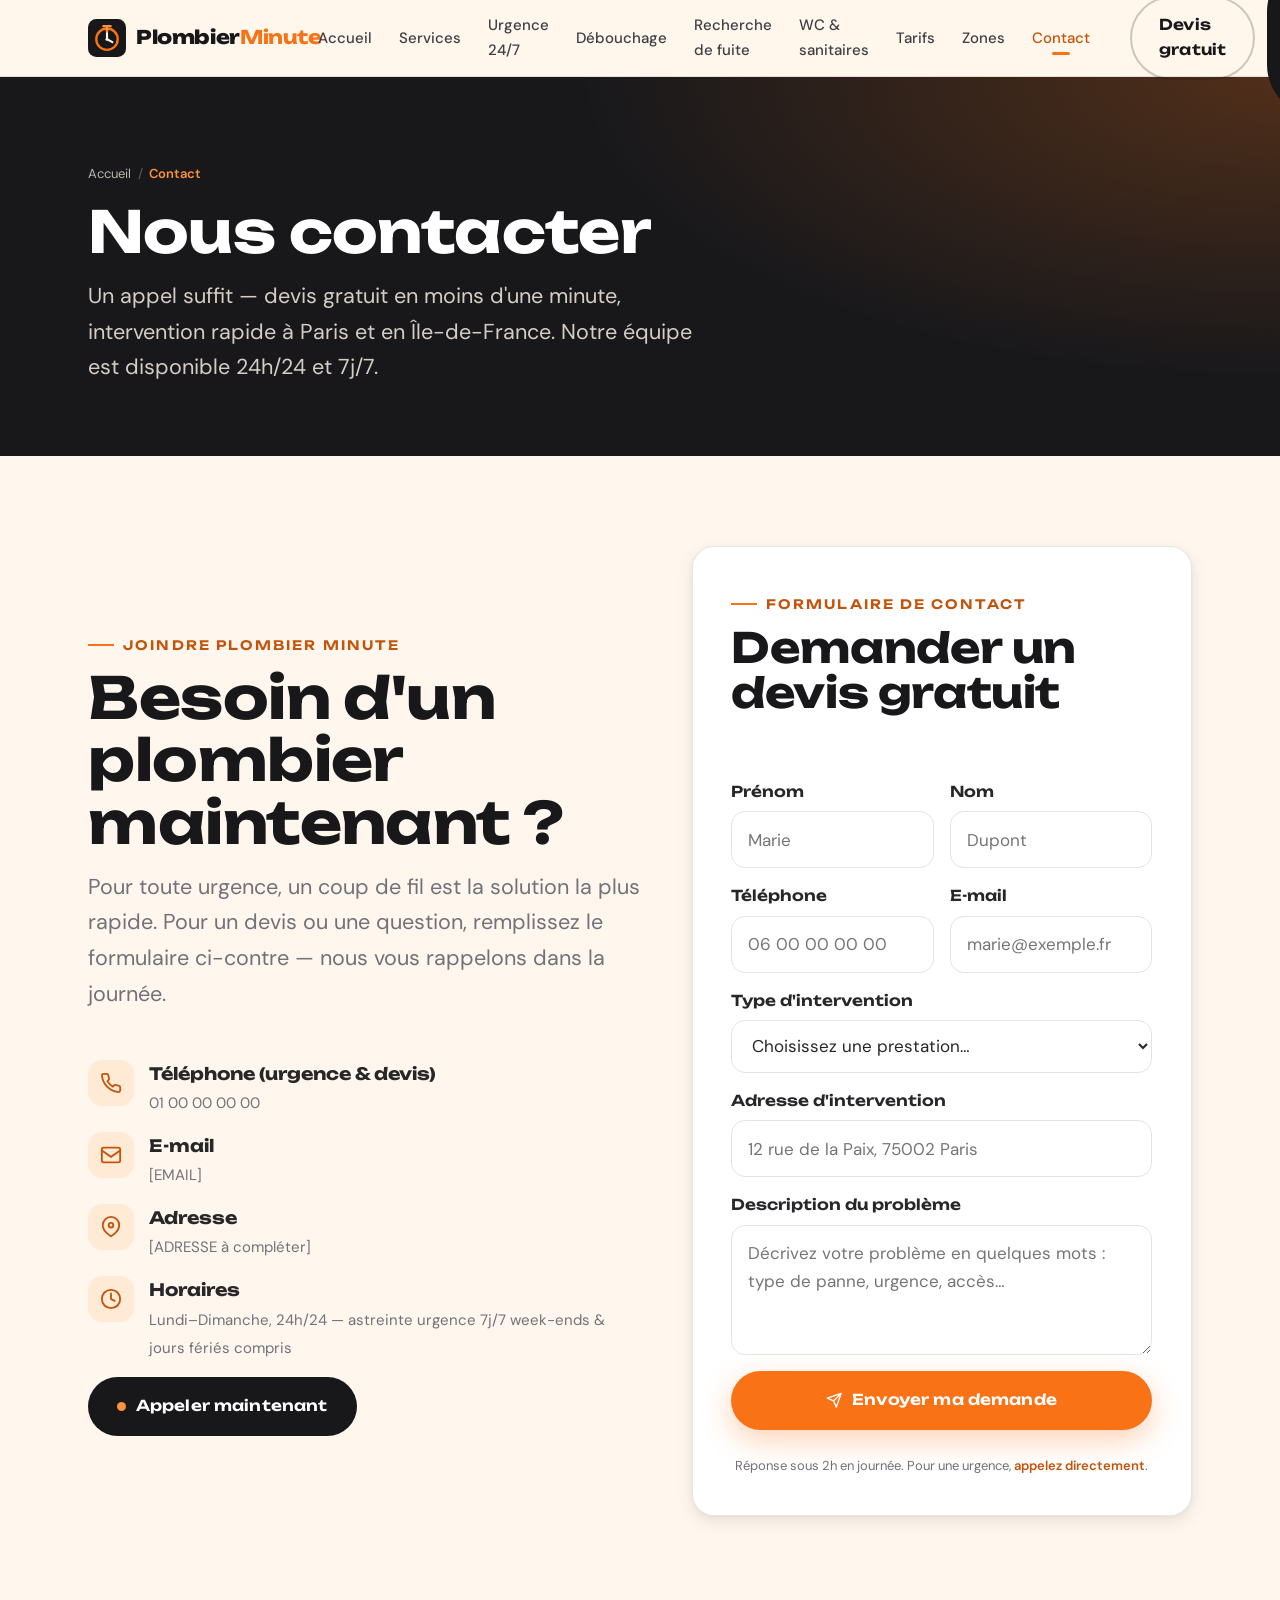
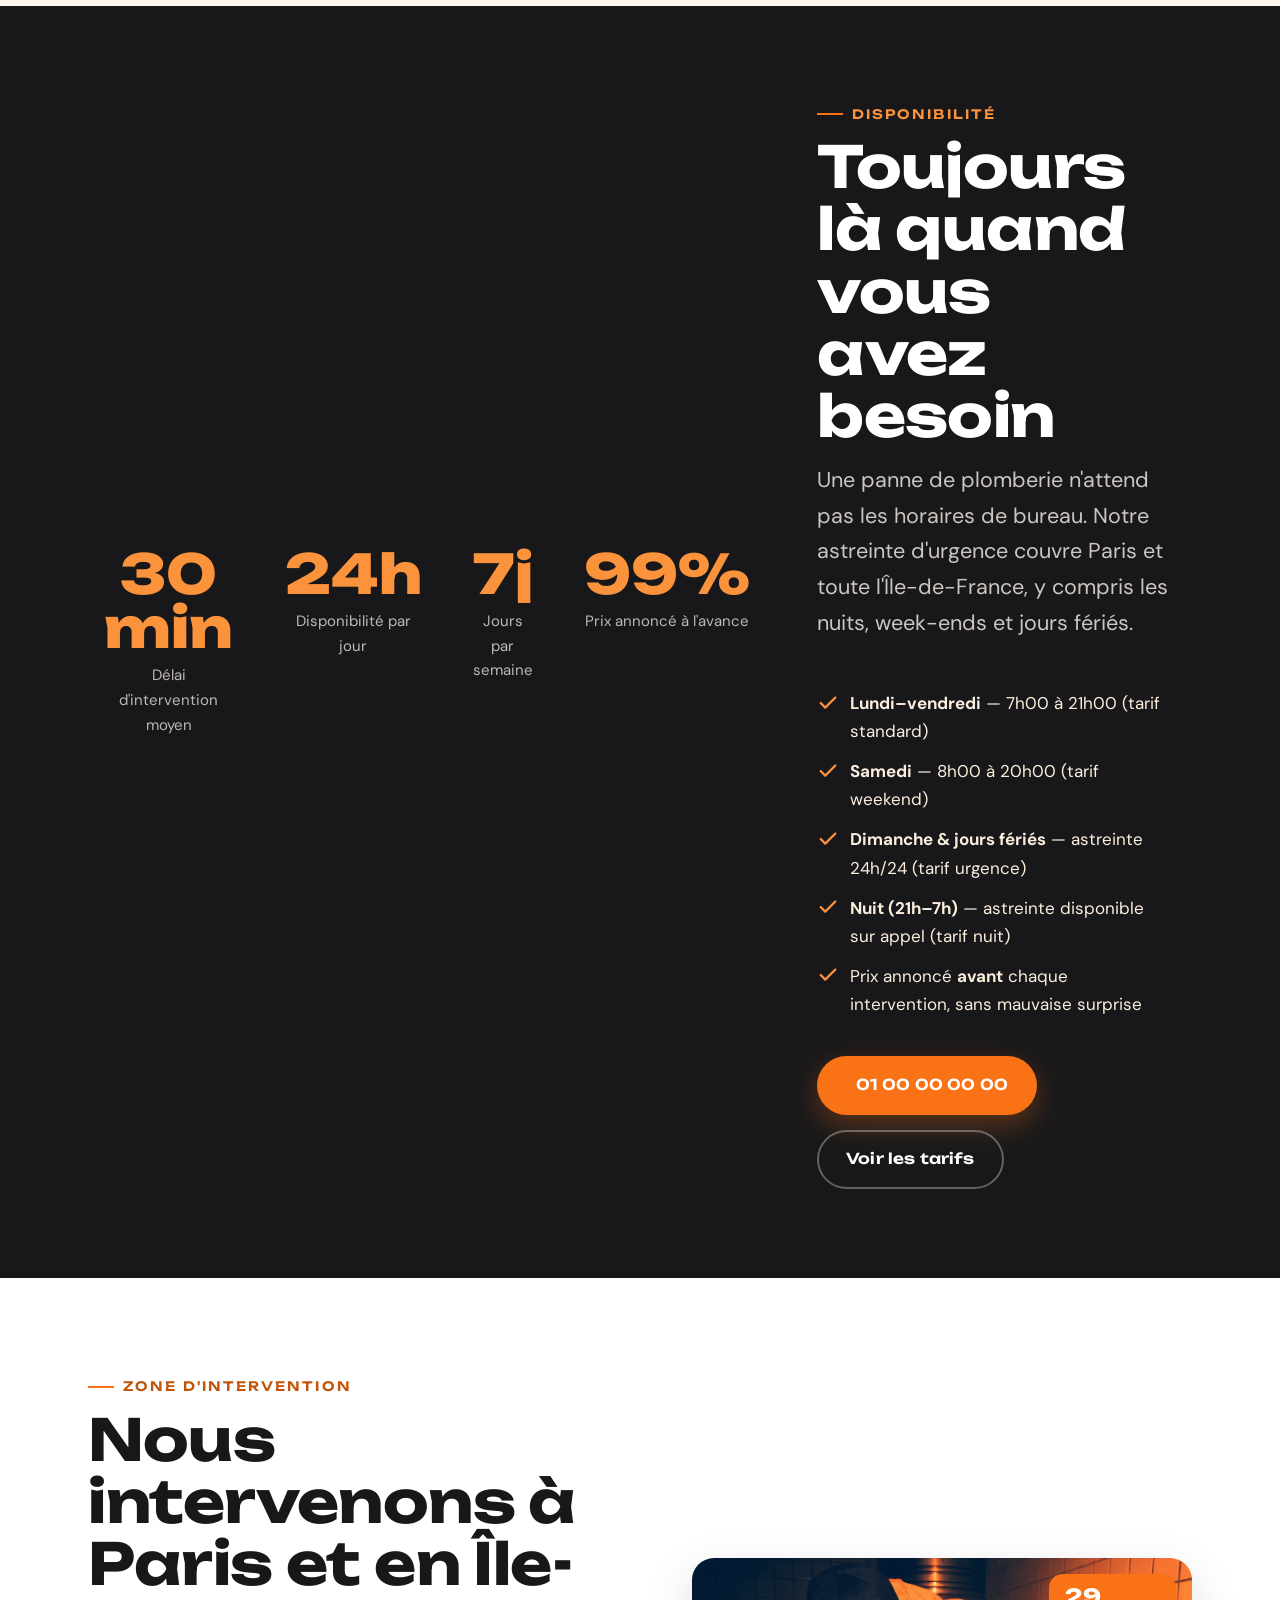
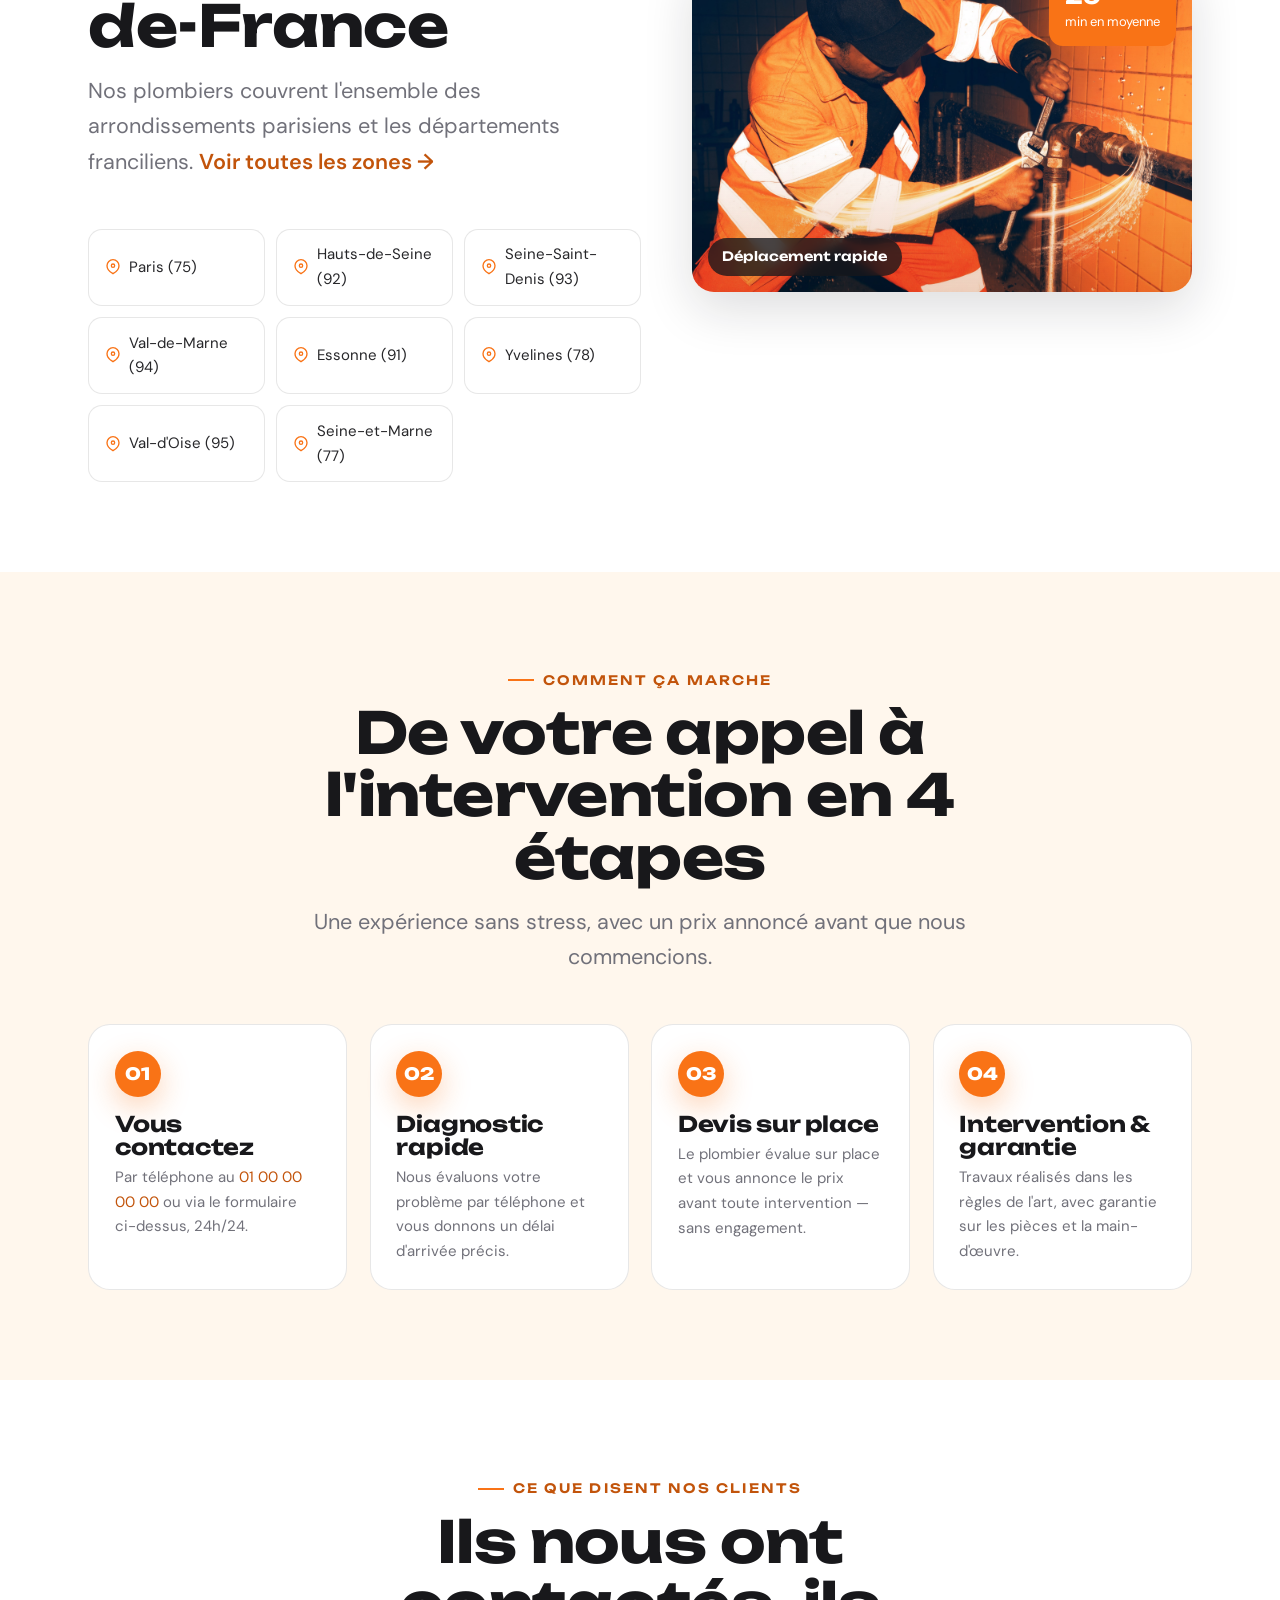
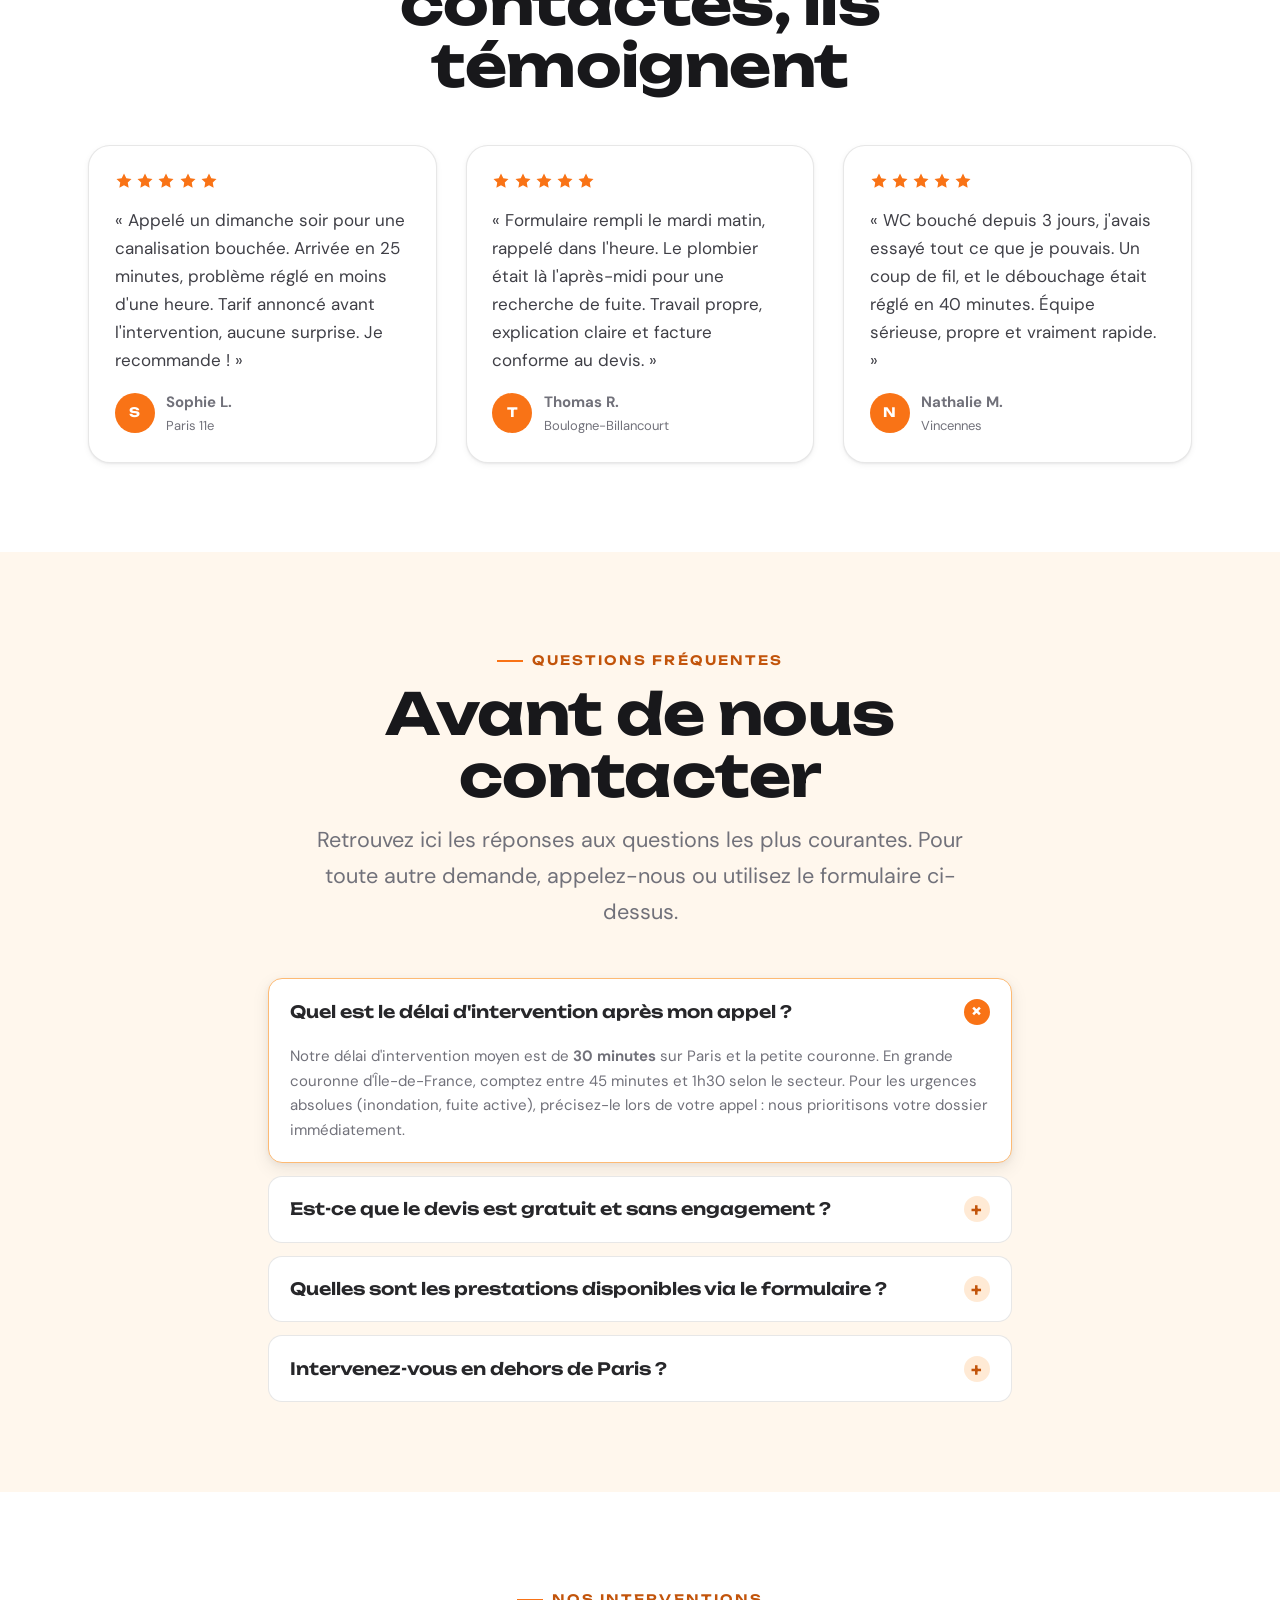
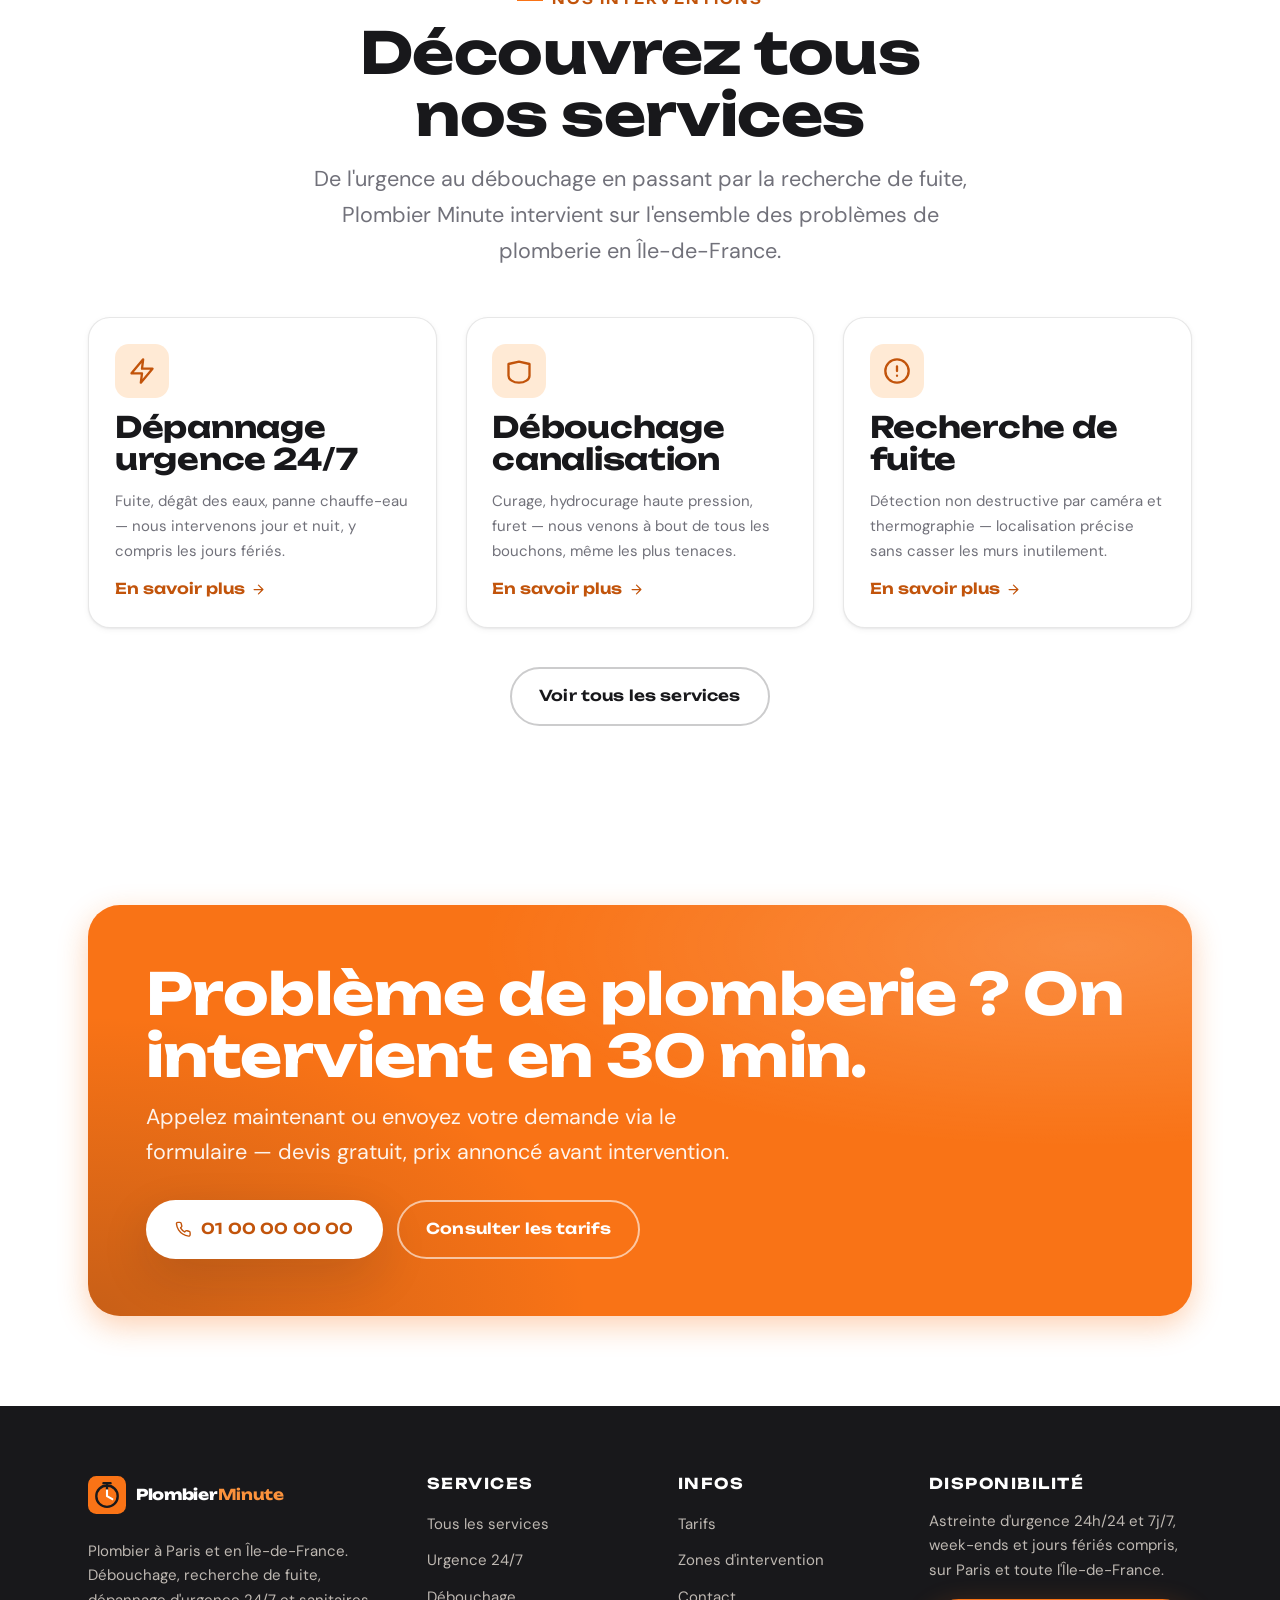
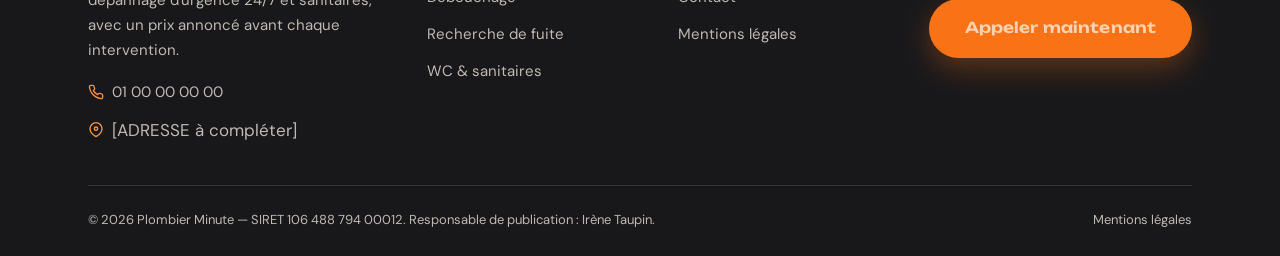
==== contact.html @ bc36e8db "Site plombier-minute — pages, design, animations, images Higgsfield Co-Authored-By: Claude Opus 4.8 " ====
<!DOCTYPE html>
<html lang="fr">
<head>
  <title>Nous contacter | Plombier Minute</title>
  <meta name="description" content="Contactez Plombier Minute à Paris et en Île-de-France : appelez le 01 00 00 00 00 ou remplissez notre formulaire pour un devis gratuit. Dépannage, débouchage, urgence 24/7.">
  <link rel="canonical" href="https://[DOMAINE]/contact.html">
  <meta charset="UTF-8">
  <meta name="viewport" content="width=device-width, initial-scale=1">
  <meta name="theme-color" content="#18181B">
  <link rel="preconnect" href="https://fonts.googleapis.com">
  <link rel="preconnect" href="https://fonts.gstatic.com" crossorigin>
  <link href="https://fonts.googleapis.com/css2?family=Unbounded:wght@600;700;800&family=DM+Sans:wght@400;500;600;700&display=swap" rel="stylesheet">
  <link rel="stylesheet" href="assets/css/styles.css">
  <link rel="icon" href="favicon.svg" type="image/svg+xml">
  <script src="assets/js/main.js" defer></script>
</head>
<body class="page-contact">

<!-- HEADER : verbatim sur toutes les pages. Pour marquer le lien actif, ajouter class="active" aria-current="page" sur le <a> de la page courante (dans .nav-links ET dans .mobile-menu nav), et le RETIRER de "Accueil". Les pages internes : retirer active/aria-current de index.html. -->
  <header class="site-header">
    <div class="container nav">
      <a class="brand" href="index.html" aria-label="Plombier Minute, accueil">
        <svg class="brand-mark" viewBox="0 0 64 64" aria-hidden="true">
          <rect width="64" height="64" rx="14" fill="#18181B"/>
          <circle cx="32" cy="34" r="18" fill="none" stroke="#F97316" stroke-width="4"/>
          <path d="M26 12h12M32 16v6" stroke="#FB923C" stroke-width="4" stroke-linecap="round"/>
          <path d="M32 34V24M32 34l9 5" stroke="#FFF7ED" stroke-width="3.5" stroke-linecap="round"/>
          <circle cx="32" cy="34" r="2.6" fill="#FFF7ED"/>
        </svg>
        <span>Plombier<b>Minute</b></span>
      </a>

      <nav class="nav-links" aria-label="Navigation principale">
        <a href="index.html">Accueil</a>
        <a href="nos-services.html">Services</a>
        <a href="depannage-urgence.html">Urgence 24/7</a>
        <a href="debouchage-canalisation.html">Débouchage</a>
        <a href="recherche-fuite.html">Recherche de fuite</a>
        <a href="wc-sanitaires.html">WC &amp; sanitaires</a>
        <a href="tarifs.html">Tarifs</a>
        <a href="zones-intervention.html">Zones</a>
        <a href="contact.html" class="active" aria-current="page">Contact</a>
      </nav>

      <div class="nav-cta">
        <a class="btn btn-ghost" href="contact.html">Devis gratuit</a>
        <a class="btn btn-call" href="tel:0100000000" aria-label="Appeler le 01 00 00 00 00">
          <span class="pulse-dot" aria-hidden="true"></span> 01 00 00 00 00
        </a>
        <button class="nav-toggle" type="button" aria-label="Ouvrir le menu" aria-expanded="false" aria-controls="mobile-menu">
          <span class="bars" aria-hidden="true"><span></span><span></span><span></span></span>
        </button>
      </div>
    </div>
  </header>

  <!-- MOBILE MENU : verbatim. Mettre active/aria-current sur le bon <a>. -->
  <div class="mobile-menu" id="mobile-menu" hidden>
    <div class="backdrop" data-close></div>
    <div class="panel" role="dialog" aria-modal="true" aria-label="Menu de navigation">
      <div class="mm-head">
        <span class="brand"><span>Plombier<b>Minute</b></span></span>
        <button class="mm-close" type="button" aria-label="Fermer le menu" data-close>&times;</button>
      </div>
      <nav aria-label="Navigation mobile">
        <a href="index.html">Accueil</a>
        <a href="nos-services.html">Services</a>
        <a href="depannage-urgence.html">Urgence 24/7</a>
        <a href="debouchage-canalisation.html">Débouchage</a>
        <a href="recherche-fuite.html">Recherche de fuite</a>
        <a href="wc-sanitaires.html">WC &amp; sanitaires</a>
        <a href="tarifs.html">Tarifs</a>
        <a href="zones-intervention.html">Zones</a>
        <a href="contact.html" class="active" aria-current="page">Contact</a>
      </nav>
      <div class="mm-foot">
        <a class="btn btn-primary btn-block" href="tel:0100000000">Appeler 01 00 00 00 00</a>
        <a class="btn btn-ghost btn-block" href="contact.html">Demander un devis</a>
      </div>
    </div>
  </div>

  <main>

    <!-- PAGE HERO -->
    <section class="page-hero">
      <div class="container">
        <nav class="breadcrumb" aria-label="Fil d'Ariane">
          <ol>
            <li><a href="index.html">Accueil</a></li>
            <li><span aria-current="page">Contact</span></li>
          </ol>
        </nav>
        <h1>Nous contacter</h1>
        <p>Un appel suffit — devis gratuit en moins d'une minute, intervention rapide à Paris et en Île-de-France. Notre équipe est disponible 24h/24 et 7j/7.</p>
      </div>
    </section>

    <!-- CONTACT PRINCIPAL : formulaire + informations -->
    <section class="section section--cream">
      <div class="container">
        <div class="split">
          <!-- Infos de contact -->
          <div class="flow reveal-left">
            <div class="section-head">
              <span class="eyebrow">Joindre Plombier Minute</span>
              <h2>Besoin d'un plombier maintenant ?</h2>
              <p>Pour toute urgence, un coup de fil est la solution la plus rapide. Pour un devis ou une question, remplissez le formulaire ci-contre — nous vous rappelons dans la journée.</p>
            </div>

            <div class="info-list">
              <div class="it">
                <span class="ic">
                  <svg viewBox="0 0 24 24" fill="none" stroke="currentColor" stroke-width="2" aria-hidden="true">
                    <path d="M22 16.92v3a2 2 0 0 1-2.18 2 19.8 19.8 0 0 1-8.63-3.07 19.5 19.5 0 0 1-6-6 19.8 19.8 0 0 1-3.07-8.67A2 2 0 0 1 4.11 2h3a2 2 0 0 1 2 1.72c.13.96.36 1.9.7 2.81a2 2 0 0 1-.45 2.11L8.09 9.91a16 16 0 0 0 6 6l1.27-1.27a2 2 0 0 1 2.11-.45c.91.34 1.85.57 2.81.7A2 2 0 0 1 22 16.92Z" stroke-linecap="round" stroke-linejoin="round"/>
                  </svg>
                </span>
                <div>
                  <b>Téléphone (urgence &amp; devis)</b>
                  <a href="tel:0100000000">01 00 00 00 00</a>
                </div>
              </div>

              <div class="it">
                <span class="ic">
                  <svg viewBox="0 0 24 24" fill="none" stroke="currentColor" stroke-width="2" aria-hidden="true">
                    <rect x="2" y="4" width="20" height="16" rx="2"/>
                    <path d="m2 7 10 7 10-7" stroke-linecap="round"/>
                  </svg>
                </span>
                <div>
                  <b>E-mail</b>
                  <span>[EMAIL]</span>
                </div>
              </div>

              <div class="it">
                <span class="ic">
                  <svg viewBox="0 0 24 24" fill="none" stroke="currentColor" stroke-width="2" aria-hidden="true">
                    <path d="M21 10c0 7-9 12-9 12S3 17 3 10a9 9 0 0 1 18 0Z"/>
                    <circle cx="12" cy="10" r="2.5"/>
                  </svg>
                </span>
                <div>
                  <b>Adresse</b>
                  <span>[ADRESSE à compléter]</span>
                </div>
              </div>

              <div class="it">
                <span class="ic">
                  <svg viewBox="0 0 24 24" fill="none" stroke="currentColor" stroke-width="2" aria-hidden="true">
                    <circle cx="12" cy="12" r="10"/>
                    <path d="M12 6v6l4 2" stroke-linecap="round"/>
                  </svg>
                </span>
                <div>
                  <b>Horaires</b>
                  <span>Lundi–Dimanche, 24h/24 — astreinte urgence 7j/7 week-ends &amp; jours fériés compris</span>
                </div>
              </div>
            </div>

            <div class="btn-row mt-3">
              <a class="btn btn-call" href="tel:0100000000" aria-label="Appeler le 01 00 00 00 00">
                <span class="pulse-dot" aria-hidden="true"></span>
                Appeler maintenant
              </a>
            </div>
          </div>

          <!-- Formulaire de contact -->
          <div class="reveal" data-delay="1">
            <form class="form form-card" action="#" method="post" novalidate>
              <div class="section-head">
                <span class="eyebrow">Formulaire de contact</span>
                <h2 style="font-size:var(--fs-700)">Demander un devis gratuit</h2>
              </div>

              <div class="row">
                <div class="field">
                  <label for="prenom">Prénom</label>
                  <input type="text" id="prenom" name="prenom" placeholder="Marie" autocomplete="given-name" required>
                </div>
                <div class="field">
                  <label for="nom">Nom</label>
                  <input type="text" id="nom" name="nom" placeholder="Dupont" autocomplete="family-name" required>
                </div>
              </div>

              <div class="row">
                <div class="field">
                  <label for="telephone">Téléphone</label>
                  <input type="tel" id="telephone" name="telephone" placeholder="06 00 00 00 00" autocomplete="tel" required>
                </div>
                <div class="field">
                  <label for="email">E-mail</label>
                  <input type="email" id="email" name="email" placeholder="marie@exemple.fr" autocomplete="email">
                </div>
              </div>

              <div class="field">
                <label for="type">Type d'intervention</label>
                <select id="type" name="type" required>
                  <option value="" disabled selected>Choisissez une prestation…</option>
                  <option value="depannage">Dépannage d'urgence 24/7</option>
                  <option value="debouchage">Débouchage / curage canalisation</option>
                  <option value="hydrocurage">Hydrocurage haute pression</option>
                  <option value="fuite">Recherche de fuite</option>
                  <option value="wc">WC bouché / sanitaires</option>
                  <option value="assainissement">Assainissement</option>
                  <option value="autre">Autre</option>
                </select>
              </div>

              <div class="field">
                <label for="adresse">Adresse d'intervention</label>
                <input type="text" id="adresse" name="adresse" placeholder="12 rue de la Paix, 75002 Paris" autocomplete="street-address">
              </div>

              <div class="field">
                <label for="message">Description du problème</label>
                <textarea id="message" name="message" placeholder="Décrivez votre problème en quelques mots : type de panne, urgence, accès…"></textarea>
              </div>

              <button class="btn btn-primary btn-block" type="submit">
                <svg viewBox="0 0 24 24" fill="none" stroke="currentColor" stroke-width="2" aria-hidden="true"><path d="M22 2 11 13M22 2 15 22l-4-9-9-4 20-7Z" stroke-linecap="round" stroke-linejoin="round"/></svg>
                Envoyer ma demande
              </button>

              <p class="muted mt-1" style="font-size:var(--fs-200);text-align:center">Réponse sous 2h en journée. Pour une urgence, <a href="tel:0100000000" style="color:var(--c-primary-700);font-weight:600">appelez directement</a>.</p>
            </form>
          </div>
        </div>
      </div>
    </section>

    <!-- HORAIRES DÉTAILLÉS -->
    <section class="section section--ink reveal" data-count-root>
      <div class="container">
        <div class="split split--rev">
          <div class="reveal-left">
            <div class="section-head">
              <span class="eyebrow">Disponibilité</span>
              <h2>Toujours là quand vous avez besoin</h2>
              <p>Une panne de plomberie n'attend pas les horaires de bureau. Notre astreinte d'urgence couvre Paris et toute l'Île-de-France, y compris les nuits, week-ends et jours fériés.</p>
            </div>

            <ul class="list-check mt-3">
              <li>
                <svg viewBox="0 0 24 24" fill="none" stroke="currentColor" stroke-width="2.5" aria-hidden="true"><path d="M20 6 9 17l-5-5" stroke-linecap="round" stroke-linejoin="round"/></svg>
                <span><b>Lundi–vendredi</b> — 7h00 à 21h00 (tarif standard)</span>
              </li>
              <li>
                <svg viewBox="0 0 24 24" fill="none" stroke="currentColor" stroke-width="2.5" aria-hidden="true"><path d="M20 6 9 17l-5-5" stroke-linecap="round" stroke-linejoin="round"/></svg>
                <span><b>Samedi</b> — 8h00 à 20h00 (tarif weekend)</span>
              </li>
              <li>
                <svg viewBox="0 0 24 24" fill="none" stroke="currentColor" stroke-width="2.5" aria-hidden="true"><path d="M20 6 9 17l-5-5" stroke-linecap="round" stroke-linejoin="round"/></svg>
                <span><b>Dimanche &amp; jours fériés</b> — astreinte 24h/24 (tarif urgence)</span>
              </li>
              <li>
                <svg viewBox="0 0 24 24" fill="none" stroke="currentColor" stroke-width="2.5" aria-hidden="true"><path d="M20 6 9 17l-5-5" stroke-linecap="round" stroke-linejoin="round"/></svg>
                <span><b>Nuit (21h–7h)</b> — astreinte disponible sur appel (tarif nuit)</span>
              </li>
              <li>
                <svg viewBox="0 0 24 24" fill="none" stroke="currentColor" stroke-width="2.5" aria-hidden="true"><path d="M20 6 9 17l-5-5" stroke-linecap="round" stroke-linejoin="round"/></svg>
                <span>Prix annoncé <b>avant</b> chaque intervention, sans mauvaise surprise</span>
              </li>
            </ul>

            <div class="btn-row mt-4">
              <a class="btn btn-primary" href="tel:0100000000">
                <span class="pulse-dot" aria-hidden="true"></span>
                01 00 00 00 00
              </a>
              <a class="btn btn-ghost" href="tarifs.html">Voir les tarifs</a>
            </div>
          </div>

          <div class="stats reveal" data-delay="1">
            <div class="stat">
              <div class="num"><span data-count="30">0</span><span class="suffix"> min</span></div>
              <div class="lbl">Délai d'intervention moyen</div>
            </div>
            <div class="stat">
              <div class="num"><span data-count="24">0</span><span class="suffix">h</span></div>
              <div class="lbl">Disponibilité par jour</div>
            </div>
            <div class="stat">
              <div class="num"><span data-count="7">0</span><span class="suffix">j</span></div>
              <div class="lbl">Jours par semaine</div>
            </div>
            <div class="stat">
              <div class="num"><span data-count="100">0</span><span class="suffix">%</span></div>
              <div class="lbl">Prix annoncé à l'avance</div>
            </div>
          </div>
        </div>
      </div>
    </section>

    <!-- ZONE D'INTERVENTION + IMAGE -->
    <section class="section section--white">
      <div class="container">
        <div class="split">
          <div class="reveal-left">
            <div class="section-head">
              <span class="eyebrow">Zone d'intervention</span>
              <h2>Nous intervenons à Paris et en Île-de-France</h2>
              <p>Nos plombiers couvrent l'ensemble des arrondissements parisiens et les départements franciliens. <a href="zones-intervention.html" style="color:var(--c-primary-700);font-weight:600">Voir toutes les zones →</a></p>
            </div>

            <div class="zones-grid mt-3">
              <span class="zone-pill">
                <svg viewBox="0 0 24 24" fill="none" stroke="currentColor" stroke-width="2" aria-hidden="true"><path d="M21 10c0 7-9 12-9 12S3 17 3 10a9 9 0 0 1 18 0Z"/><circle cx="12" cy="10" r="2.5"/></svg>
                Paris (75)
              </span>
              <span class="zone-pill">
                <svg viewBox="0 0 24 24" fill="none" stroke="currentColor" stroke-width="2" aria-hidden="true"><path d="M21 10c0 7-9 12-9 12S3 17 3 10a9 9 0 0 1 18 0Z"/><circle cx="12" cy="10" r="2.5"/></svg>
                Hauts-de-Seine (92)
              </span>
              <span class="zone-pill">
                <svg viewBox="0 0 24 24" fill="none" stroke="currentColor" stroke-width="2" aria-hidden="true"><path d="M21 10c0 7-9 12-9 12S3 17 3 10a9 9 0 0 1 18 0Z"/><circle cx="12" cy="10" r="2.5"/></svg>
                Seine-Saint-Denis (93)
              </span>
              <span class="zone-pill">
                <svg viewBox="0 0 24 24" fill="none" stroke="currentColor" stroke-width="2" aria-hidden="true"><path d="M21 10c0 7-9 12-9 12S3 17 3 10a9 9 0 0 1 18 0Z"/><circle cx="12" cy="10" r="2.5"/></svg>
                Val-de-Marne (94)
              </span>
              <span class="zone-pill">
                <svg viewBox="0 0 24 24" fill="none" stroke="currentColor" stroke-width="2" aria-hidden="true"><path d="M21 10c0 7-9 12-9 12S3 17 3 10a9 9 0 0 1 18 0Z"/><circle cx="12" cy="10" r="2.5"/></svg>
                Essonne (91)
              </span>
              <span class="zone-pill">
                <svg viewBox="0 0 24 24" fill="none" stroke="currentColor" stroke-width="2" aria-hidden="true"><path d="M21 10c0 7-9 12-9 12S3 17 3 10a9 9 0 0 1 18 0Z"/><circle cx="12" cy="10" r="2.5"/></svg>
                Yvelines (78)
              </span>
              <span class="zone-pill">
                <svg viewBox="0 0 24 24" fill="none" stroke="currentColor" stroke-width="2" aria-hidden="true"><path d="M21 10c0 7-9 12-9 12S3 17 3 10a9 9 0 0 1 18 0Z"/><circle cx="12" cy="10" r="2.5"/></svg>
                Val-d'Oise (95)
              </span>
              <span class="zone-pill">
                <svg viewBox="0 0 24 24" fill="none" stroke="currentColor" stroke-width="2" aria-hidden="true"><path d="M21 10c0 7-9 12-9 12S3 17 3 10a9 9 0 0 1 18 0Z"/><circle cx="12" cy="10" r="2.5"/></svg>
                Seine-et-Marne (77)
              </span>
            </div>
          </div>

          <div class="reveal-zoom">
            <div class="imgwrap imgwrap--wide">
              <img src="assets/images/intervention.jpg" alt="Plombier Minute en intervention chez un client en Île-de-France">
              <span class="tag">Déplacement rapide</span>
              <span class="float-stat">
                <b data-count="30">0</b>
                <span>min en moyenne</span>
              </span>
            </div>
          </div>
        </div>
      </div>
    </section>

    <!-- PROCESSUS : comment ça se passe -->
    <section class="section section--cream">
      <div class="container">
        <div class="section-head section-head--center reveal">
          <span class="eyebrow">Comment ça marche</span>
          <h2>De votre appel à l'intervention en 4 étapes</h2>
          <p>Une expérience sans stress, avec un prix annoncé avant que nous commencions.</p>
        </div>

        <div class="steps grid-4 mt-3">
          <div class="step reveal" data-delay="1">
            <div class="step-n" aria-hidden="true"></div>
            <h3>Vous contactez</h3>
            <p>Par téléphone au <a href="tel:0100000000" style="color:var(--c-primary-700)">01 00 00 00 00</a> ou via le formulaire ci-dessus, 24h/24.</p>
          </div>
          <div class="step reveal" data-delay="2">
            <div class="step-n" aria-hidden="true"></div>
            <h3>Diagnostic rapide</h3>
            <p>Nous évaluons votre problème par téléphone et vous donnons un délai d'arrivée précis.</p>
          </div>
          <div class="step reveal" data-delay="3">
            <div class="step-n" aria-hidden="true"></div>
            <h3>Devis sur place</h3>
            <p>Le plombier évalue sur place et vous annonce le prix avant toute intervention — sans engagement.</p>
          </div>
          <div class="step reveal" data-delay="4">
            <div class="step-n" aria-hidden="true"></div>
            <h3>Intervention &amp; garantie</h3>
            <p>Travaux réalisés dans les règles de l'art, avec garantie sur les pièces et la main-d'œuvre.</p>
          </div>
        </div>
      </div>
    </section>

    <!-- AVIS CLIENTS -->
    <section class="section section--white">
      <div class="container">
        <div class="section-head section-head--center reveal">
          <span class="eyebrow">Ce que disent nos clients</span>
          <h2>Ils nous ont contactés, ils témoignent</h2>
        </div>

        <div class="grid grid-3 mt-3">
          <figure class="review reveal" data-delay="1">
            <div class="stars" aria-label="5 étoiles sur 5">
              <svg viewBox="0 0 24 24" fill="currentColor" aria-hidden="true"><path d="M12 2l3.09 6.26L22 9.27l-5 4.87 1.18 6.88L12 17.77l-6.18 3.25L7 14.14 2 9.27l6.91-1.01L12 2z"/></svg>
              <svg viewBox="0 0 24 24" fill="currentColor" aria-hidden="true"><path d="M12 2l3.09 6.26L22 9.27l-5 4.87 1.18 6.88L12 17.77l-6.18 3.25L7 14.14 2 9.27l6.91-1.01L12 2z"/></svg>
              <svg viewBox="0 0 24 24" fill="currentColor" aria-hidden="true"><path d="M12 2l3.09 6.26L22 9.27l-5 4.87 1.18 6.88L12 17.77l-6.18 3.25L7 14.14 2 9.27l6.91-1.01L12 2z"/></svg>
              <svg viewBox="0 0 24 24" fill="currentColor" aria-hidden="true"><path d="M12 2l3.09 6.26L22 9.27l-5 4.87 1.18 6.88L12 17.77l-6.18 3.25L7 14.14 2 9.27l6.91-1.01L12 2z"/></svg>
              <svg viewBox="0 0 24 24" fill="currentColor" aria-hidden="true"><path d="M12 2l3.09 6.26L22 9.27l-5 4.87 1.18 6.88L12 17.77l-6.18 3.25L7 14.14 2 9.27l6.91-1.01L12 2z"/></svg>
            </div>
            <blockquote>« Appelé un dimanche soir pour une canalisation bouchée. Arrivée en 25 minutes, problème réglé en moins d'une heure. Tarif annoncé avant l'intervention, aucune surprise. Je recommande ! »</blockquote>
            <figcaption class="who">
              <span class="av">S</span>
              <span><b>Sophie L.</b><span>Paris 11e</span></span>
            </figcaption>
          </figure>

          <figure class="review reveal" data-delay="2">
            <div class="stars" aria-label="5 étoiles sur 5">
              <svg viewBox="0 0 24 24" fill="currentColor" aria-hidden="true"><path d="M12 2l3.09 6.26L22 9.27l-5 4.87 1.18 6.88L12 17.77l-6.18 3.25L7 14.14 2 9.27l6.91-1.01L12 2z"/></svg>
              <svg viewBox="0 0 24 24" fill="currentColor" aria-hidden="true"><path d="M12 2l3.09 6.26L22 9.27l-5 4.87 1.18 6.88L12 17.77l-6.18 3.25L7 14.14 2 9.27l6.91-1.01L12 2z"/></svg>
              <svg viewBox="0 0 24 24" fill="currentColor" aria-hidden="true"><path d="M12 2l3.09 6.26L22 9.27l-5 4.87 1.18 6.88L12 17.77l-6.18 3.25L7 14.14 2 9.27l6.91-1.01L12 2z"/></svg>
              <svg viewBox="0 0 24 24" fill="currentColor" aria-hidden="true"><path d="M12 2l3.09 6.26L22 9.27l-5 4.87 1.18 6.88L12 17.77l-6.18 3.25L7 14.14 2 9.27l6.91-1.01L12 2z"/></svg>
              <svg viewBox="0 0 24 24" fill="currentColor" aria-hidden="true"><path d="M12 2l3.09 6.26L22 9.27l-5 4.87 1.18 6.88L12 17.77l-6.18 3.25L7 14.14 2 9.27l6.91-1.01L12 2z"/></svg>
            </div>
            <blockquote>« Formulaire rempli le mardi matin, rappelé dans l'heure. Le plombier était là l'après-midi pour une recherche de fuite. Travail propre, explication claire et facture conforme au devis. »</blockquote>
            <figcaption class="who">
              <span class="av">T</span>
              <span><b>Thomas R.</b><span>Boulogne-Billancourt</span></span>
            </figcaption>
          </figure>

          <figure class="review reveal" data-delay="3">
            <div class="stars" aria-label="5 étoiles sur 5">
              <svg viewBox="0 0 24 24" fill="currentColor" aria-hidden="true"><path d="M12 2l3.09 6.26L22 9.27l-5 4.87 1.18 6.88L12 17.77l-6.18 3.25L7 14.14 2 9.27l6.91-1.01L12 2z"/></svg>
              <svg viewBox="0 0 24 24" fill="currentColor" aria-hidden="true"><path d="M12 2l3.09 6.26L22 9.27l-5 4.87 1.18 6.88L12 17.77l-6.18 3.25L7 14.14 2 9.27l6.91-1.01L12 2z"/></svg>
              <svg viewBox="0 0 24 24" fill="currentColor" aria-hidden="true"><path d="M12 2l3.09 6.26L22 9.27l-5 4.87 1.18 6.88L12 17.77l-6.18 3.25L7 14.14 2 9.27l6.91-1.01L12 2z"/></svg>
              <svg viewBox="0 0 24 24" fill="currentColor" aria-hidden="true"><path d="M12 2l3.09 6.26L22 9.27l-5 4.87 1.18 6.88L12 17.77l-6.18 3.25L7 14.14 2 9.27l6.91-1.01L12 2z"/></svg>
              <svg viewBox="0 0 24 24" fill="currentColor" aria-hidden="true"><path d="M12 2l3.09 6.26L22 9.27l-5 4.87 1.18 6.88L12 17.77l-6.18 3.25L7 14.14 2 9.27l6.91-1.01L12 2z"/></svg>
            </div>
            <blockquote>« WC bouché depuis 3 jours, j'avais essayé tout ce que je pouvais. Un coup de fil, et le débouchage était réglé en 40 minutes. Équipe sérieuse, propre et vraiment rapide. »</blockquote>
            <figcaption class="who">
              <span class="av">N</span>
              <span><b>Nathalie M.</b><span>Vincennes</span></span>
            </figcaption>
          </figure>
        </div>
      </div>
    </section>

    <!-- FAQ -->
    <section class="section section--cream">
      <div class="container container--narrow">
        <div class="section-head section-head--center reveal">
          <span class="eyebrow">Questions fréquentes</span>
          <h2>Avant de nous contacter</h2>
          <p>Retrouvez ici les réponses aux questions les plus courantes. Pour toute autre demande, appelez-nous ou utilisez le formulaire ci-dessus.</p>
        </div>

        <div class="faq mt-3 reveal">
          <details open>
            <summary>
              Quel est le délai d'intervention après mon appel ?
              <span class="ico" aria-hidden="true">+</span>
            </summary>
            <div class="faq-body">
              Notre délai d'intervention moyen est de <strong>30 minutes</strong> sur Paris et la petite couronne. En grande couronne d'Île-de-France, comptez entre 45 minutes et 1h30 selon le secteur. Pour les urgences absolues (inondation, fuite active), précisez-le lors de votre appel : nous prioritisons votre dossier immédiatement.
            </div>
          </details>

          <details>
            <summary>
              Est-ce que le devis est gratuit et sans engagement ?
              <span class="ico" aria-hidden="true">+</span>
            </summary>
            <div class="faq-body">
              Oui, le devis est totalement <strong>gratuit et sans engagement</strong>. Notre technicien évalue la situation sur place et vous communique le prix avant de commencer les travaux. Vous êtes libre d'accepter ou de refuser. Aucun frais de déplacement n'est facturé si vous refusez l'intervention.
            </div>
          </details>

          <details>
            <summary>
              Quelles sont les prestations disponibles via le formulaire ?
              <span class="ico" aria-hidden="true">+</span>
            </summary>
            <div class="faq-body">
              Via le formulaire, vous pouvez demander un devis pour : <a href="debouchage-canalisation.html">débouchage de canalisation</a>, hydrocurage haute pression, <a href="recherche-fuite.html">recherche de fuite</a>, <a href="wc-sanitaires.html">WC bouchés et sanitaires</a>, assainissement, ou toute prestation de <a href="nos-services.html">plomberie générale</a>. Pour une urgence, privilégiez l'appel direct au <a href="tel:0100000000">01 00 00 00 00</a>.
            </div>
          </details>

          <details>
            <summary>
              Intervenez-vous en dehors de Paris ?
              <span class="ico" aria-hidden="true">+</span>
            </summary>
            <div class="faq-body">
              Oui, nous couvrons l'ensemble de l'Île-de-France : Paris (tous arrondissements), Hauts-de-Seine (92), Seine-Saint-Denis (93), Val-de-Marne (94), Essonne (91), Yvelines (78), Val-d'Oise (95) et Seine-et-Marne (77). Consultez notre <a href="zones-intervention.html">page zones d'intervention</a> pour plus de détails.
            </div>
          </details>
        </div>
      </div>
    </section>

    <!-- SERVICES LIÉS (maillage interne) -->
    <section class="section section--white">
      <div class="container">
        <div class="section-head section-head--center reveal">
          <span class="eyebrow">Nos interventions</span>
          <h2>Découvrez tous nos services</h2>
          <p>De l'urgence au débouchage en passant par la recherche de fuite, Plombier Minute intervient sur l'ensemble des problèmes de plomberie en Île-de-France.</p>
        </div>

        <div class="grid grid-3 mt-3">
          <article class="card card-service reveal" data-delay="1">
            <span class="ic">
              <svg viewBox="0 0 24 24" fill="none" stroke="currentColor" stroke-width="2" aria-hidden="true">
                <path d="M13 2 3 14h9l-1 8 10-12h-9l1-8z" stroke-linecap="round" stroke-linejoin="round"/>
              </svg>
            </span>
            <h3>Dépannage urgence 24/7</h3>
            <p>Fuite, dégât des eaux, panne chauffe-eau — nous intervenons jour et nuit, y compris les jours fériés.</p>
            <a class="more" href="depannage-urgence.html">En savoir plus <svg viewBox="0 0 24 24" fill="none" stroke="currentColor" stroke-width="2" aria-hidden="true"><path d="M5 12h14M12 5l7 7-7 7" stroke-linecap="round" stroke-linejoin="round"/></svg></a>
          </article>

          <article class="card card-service reveal" data-delay="2">
            <span class="ic">
              <svg viewBox="0 0 24 24" fill="none" stroke="currentColor" stroke-width="2" aria-hidden="true">
                <path d="M12 22c-4.97 0-9-2.69-9-6V6l9-2 9 2v10c0 3.31-4.03 6-9 6z" stroke-linecap="round" stroke-linejoin="round"/>
              </svg>
            </span>
            <h3>Débouchage canalisation</h3>
            <p>Curage, hydrocurage haute pression, furet — nous venons à bout de tous les bouchons, même les plus tenaces.</p>
            <a class="more" href="debouchage-canalisation.html">En savoir plus <svg viewBox="0 0 24 24" fill="none" stroke="currentColor" stroke-width="2" aria-hidden="true"><path d="M5 12h14M12 5l7 7-7 7" stroke-linecap="round" stroke-linejoin="round"/></svg></a>
          </article>

          <article class="card card-service reveal" data-delay="3">
            <span class="ic">
              <svg viewBox="0 0 24 24" fill="none" stroke="currentColor" stroke-width="2" aria-hidden="true">
                <circle cx="12" cy="12" r="10"/>
                <path d="M12 8v4M12 16h.01" stroke-linecap="round"/>
              </svg>
            </span>
            <h3>Recherche de fuite</h3>
            <p>Détection non destructive par caméra et thermographie — localisation précise sans casser les murs inutilement.</p>
            <a class="more" href="recherche-fuite.html">En savoir plus <svg viewBox="0 0 24 24" fill="none" stroke="currentColor" stroke-width="2" aria-hidden="true"><path d="M5 12h14M12 5l7 7-7 7" stroke-linecap="round" stroke-linejoin="round"/></svg></a>
          </article>
        </div>

        <div class="text-center mt-4">
          <a class="btn btn-ghost" href="nos-services.html">Voir tous les services</a>
        </div>
      </div>
    </section>

    <!-- CTA BAND FINAL -->
    <section class="section section--white reveal-zoom">
      <div class="container">
        <div class="cta-band">
          <h2>Problème de plomberie ? On intervient en 30 min.</h2>
          <p>Appelez maintenant ou envoyez votre demande via le formulaire — devis gratuit, prix annoncé avant intervention.</p>
          <div class="btn-row">
            <a class="btn btn-primary" href="tel:0100000000">
              <svg viewBox="0 0 24 24" fill="none" stroke="currentColor" stroke-width="2" aria-hidden="true"><path d="M22 16.92v3a2 2 0 0 1-2.18 2 19.8 19.8 0 0 1-8.63-3.07 19.5 19.5 0 0 1-6-6 19.8 19.8 0 0 1-3.07-8.67A2 2 0 0 1 4.11 2h3a2 2 0 0 1 2 1.72c.13.96.36 1.9.7 2.81a2 2 0 0 1-.45 2.11L8.09 9.91a16 16 0 0 0 6 6l1.27-1.27a2 2 0 0 1 2.11-.45c.91.34 1.85.57 2.81.7A2 2 0 0 1 22 16.92Z" stroke-linecap="round" stroke-linejoin="round"/></svg>
              01 00 00 00 00
            </a>
            <a class="btn btn-ghost" href="tarifs.html">Consulter les tarifs</a>
          </div>
        </div>
      </div>
    </section>

  </main>

<!-- FOOTER : verbatim sur toutes les pages. -->
  <footer class="site-footer">
    <div class="container">
      <div class="footer-grid">
        <div>
          <a class="brand" href="index.html">
            <svg class="brand-mark" viewBox="0 0 64 64" aria-hidden="true">
              <rect width="64" height="64" rx="14" fill="#F97316"/>
              <circle cx="32" cy="34" r="18" fill="none" stroke="#18181B" stroke-width="4"/>
              <path d="M26 12h12M32 16v6" stroke="#18181B" stroke-width="4" stroke-linecap="round"/>
              <path d="M32 34V24M32 34l9 5" stroke="#fff" stroke-width="3.5" stroke-linecap="round"/>
            </svg>
            <span style="color:#fff">Plombier<b style="color:var(--c-accent)">Minute</b></span>
          </a>
          <p class="mt-2">Plombier à Paris et en Île-de-France. Débouchage, recherche de fuite, dépannage d'urgence 24/7 et sanitaires, avec un prix annoncé avant chaque intervention.</p>
          <div class="footer-contact">
            <a href="tel:0100000000"><svg viewBox="0 0 24 24" fill="none" stroke="currentColor" stroke-width="2" aria-hidden="true"><path d="M22 16.92v3a2 2 0 0 1-2.18 2 19.8 19.8 0 0 1-8.63-3.07 19.5 19.5 0 0 1-6-6 19.8 19.8 0 0 1-3.07-8.67A2 2 0 0 1 4.11 2h3a2 2 0 0 1 2 1.72c.13.96.36 1.9.7 2.81a2 2 0 0 1-.45 2.11L8.09 9.91a16 16 0 0 0 6 6l1.27-1.27a2 2 0 0 1 2.11-.45c.91.34 1.85.57 2.81.7A2 2 0 0 1 22 16.92Z" stroke-linecap="round" stroke-linejoin="round"/></svg> 01 00 00 00 00</a>
            <span style="display:inline-flex;gap:.5rem;align-items:center"><svg viewBox="0 0 24 24" fill="none" stroke="var(--c-accent)" stroke-width="2" aria-hidden="true" style="width:16px;height:16px;flex:none"><path d="M21 10c0 7-9 12-9 12S3 17 3 10a9 9 0 0 1 18 0Z"/><circle cx="12" cy="10" r="2.5"/></svg> [ADRESSE à compléter]</span>
          </div>
        </div>
        <div>
          <h4>Services</h4>
          <ul>
            <li><a href="nos-services.html">Tous les services</a></li>
            <li><a href="depannage-urgence.html">Urgence 24/7</a></li>
            <li><a href="debouchage-canalisation.html">Débouchage</a></li>
            <li><a href="recherche-fuite.html">Recherche de fuite</a></li>
            <li><a href="wc-sanitaires.html">WC &amp; sanitaires</a></li>
          </ul>
        </div>
        <div>
          <h4>Infos</h4>
          <ul>
            <li><a href="tarifs.html">Tarifs</a></li>
            <li><a href="zones-intervention.html">Zones d'intervention</a></li>
            <li><a href="contact.html">Contact</a></li>
            <li><a href="mentions-legales.html">Mentions légales</a></li>
          </ul>
        </div>
        <div>
          <h4>Disponibilité</h4>
          <p>Astreinte d'urgence 24h/24 et 7j/7, week-ends et jours fériés compris, sur Paris et toute l'Île-de-France.</p>
          <a class="btn btn-primary btn-block mt-2" href="tel:0100000000">Appeler maintenant</a>
        </div>
      </div>
      <div class="footer-bottom">
        <span>&copy; <span data-year>2026</span> Plombier Minute — SIRET 106 488 794 00012. Responsable de publication : Irène Taupin.</span>
        <span><a href="mentions-legales.html">Mentions légales</a></span>
      </div>
    </div>
  </footer>

  <!-- STICKY MOBILE CALL BAR : verbatim, juste avant le schema/fin de body. -->
  <div class="callbar" aria-hidden="false">
    <a class="btn btn-ghost" href="contact.html" style="--btn-fg:#fff;border-color:rgba(255,255,255,.4)">Devis</a>
    <a class="btn btn-primary" href="tel:0100000000">
      <svg viewBox="0 0 24 24" fill="none" stroke="currentColor" stroke-width="2" aria-hidden="true"><path d="M22 16.92v3a2 2 0 0 1-2.18 2 19.8 19.8 0 0 1-8.63-3.07 19.5 19.5 0 0 1-6-6 19.8 19.8 0 0 1-3.07-8.67A2 2 0 0 1 4.11 2h3a2 2 0 0 1 2 1.72c.13.96.36 1.9.7 2.81a2 2 0 0 1-.45 2.11L8.09 9.91a16 16 0 0 0 6 6l1.27-1.27a2 2 0 0 1 2.11-.45c.91.34 1.85.57 2.81.7A2 2 0 0 1 22 16.92Z" stroke-linecap="round" stroke-linejoin="round"/></svg>
      Appeler
    </a>
  </div>

  <!-- LocalBusiness schema (verbatim, fin de body) -->
  <script type="application/ld+json">
  {
    "@context": "https://schema.org",
    "@type": "Plumber",
    "name": "Plombier Minute",
    "image": "https://[DOMAINE]/assets/images/hero.jpg",
    "url": "https://[DOMAINE]/",
    "telephone": "+33100000000",
    "priceRange": "€€",
    "address": {
      "@type": "PostalAddress",
      "streetAddress": "[ADRESSE à compléter]",
      "addressLocality": "Paris",
      "addressRegion": "Île-de-France",
      "addressCountry": "FR"
    },
    "areaServed": "Paris et Île-de-France",
    "openingHoursSpecification": {
      "@type": "OpeningHoursSpecification",
      "dayOfWeek": ["Monday","Tuesday","Wednesday","Thursday","Friday","Saturday","Sunday"],
      "opens": "00:00",
      "closes": "23:59"
    }
  }
  </script>

</body>
</html>
---- assets/css/styles.css ----
/* =========================================================================
   PLOMBIER MINUTE — Design System "Minute / Chrono"
   Palette: primaire #F97316 · sombre #18181B · clair #FFF7ED · accent #FB923C
   Typo: Unbounded (titres) · DM Sans (corps)
   ========================================================================= */

/* ---------- TOKENS ---------- */
:root {
  /* Couleurs de base imposees */
  --c-primary: #F97316;
  --c-dark: #18181B;
  --c-light: #FFF7ED;
  --c-accent: #FB923C;

  /* Nuances derivees */
  --c-primary-700: #C2540B;
  --c-primary-600: #EA6A0F;
  --c-primary-300: #FDBA74;
  --c-primary-100: #FFEAD5;
  --c-accent-200: #FED7AA;

  --c-ink: #18181B;
  --c-ink-800: #27272A;
  --c-ink-700: #3F3F46;
  --c-ink-500: #71717A;
  --c-ink-400: #A1A1AA;
  --c-ink-200: #E4E4E7;

  --c-cream: #FFF7ED;
  --c-cream-200: #FCEEDC;
  --c-white: #FFFFFF;

  /* Roles */
  --bg: var(--c-cream);
  --bg-alt: var(--c-white);
  --bg-ink: var(--c-dark);
  --text: var(--c-ink-800);
  --text-soft: var(--c-ink-500);
  --heading: var(--c-dark);
  --border: rgba(24, 24, 27, 0.10);

  /* Typo fluide */
  --ff-head: "Unbounded", system-ui, sans-serif;
  --ff-body: "DM Sans", system-ui, -apple-system, sans-serif;

  --fs-900: clamp(2.6rem, 1.6rem + 4.6vw, 5.2rem);
  --fs-800: clamp(2.1rem, 1.5rem + 2.8vw, 3.6rem);
  --fs-700: clamp(1.7rem, 1.3rem + 1.8vw, 2.6rem);
  --fs-600: clamp(1.35rem, 1.15rem + 1vw, 1.85rem);
  --fs-500: clamp(1.15rem, 1.05rem + 0.5vw, 1.35rem);
  --fs-400: 1.0625rem;
  --fs-300: 0.9375rem;
  --fs-200: 0.8125rem;

  /* Espacements */
  --sp-1: 0.4rem;
  --sp-2: 0.8rem;
  --sp-3: 1.2rem;
  --sp-4: 1.8rem;
  --sp-5: 2.6rem;
  --sp-6: 3.6rem;
  --sp-7: 5rem;
  --sp-8: 7rem;

  --container: 1180px;
  --container-narrow: 820px;

  /* Radius */
  --r-sm: 8px;
  --r-md: 14px;
  --r-lg: 22px;
  --r-xl: 32px;
  --r-pill: 999px;

  /* Ombres */
  --sh-sm: 0 1px 2px rgba(24,24,27,.06), 0 2px 6px rgba(24,24,27,.05);
  --sh-md: 0 6px 18px rgba(24,24,27,.08), 0 2px 6px rgba(24,24,27,.05);
  --sh-lg: 0 18px 50px rgba(24,24,27,.14);
  --sh-orange: 0 10px 30px rgba(249,115,22,.32);

  /* Transitions */
  --t-fast: 160ms cubic-bezier(.4,0,.2,1);
  --t: 280ms cubic-bezier(.4,0,.2,1);
  --t-slow: 520ms cubic-bezier(.22,1,.36,1);

  --header-h: 76px;
}

/* ---------- RESET ---------- */
*, *::before, *::after { box-sizing: border-box; }
* { margin: 0; }
html { -webkit-text-size-adjust: 100%; scroll-behavior: smooth; }
body {
  font-family: var(--ff-body);
  font-size: var(--fs-400);
  line-height: 1.65;
  color: var(--text);
  background: var(--bg);
  -webkit-font-smoothing: antialiased;
  text-rendering: optimizeLegibility;
  overflow-x: hidden;
}
img, picture, svg, video { display: block; max-width: 100%; }
img { height: auto; }
a { color: inherit; text-decoration: none; }
button, input, textarea, select { font: inherit; color: inherit; }
ul[class] { list-style: none; padding: 0; }
h1, h2, h3, h4 { font-family: var(--ff-head); font-weight: 700; line-height: 1.08; color: var(--heading); letter-spacing: -0.01em; }
:focus-visible { outline: 3px solid var(--c-primary); outline-offset: 3px; border-radius: 4px; }
::selection { background: var(--c-primary); color: #fff; }

/* ---------- LAYOUT ---------- */
.container { width: 100%; max-width: var(--container); margin-inline: auto; padding-inline: clamp(1.1rem, 4vw, 2.4rem); }
.container--narrow { max-width: var(--container-narrow); }
.section { padding-block: clamp(3.4rem, 7vw, 6.5rem); position: relative; }
.section--ink { background: var(--bg-ink); color: var(--c-cream-200); }
.section--ink h1, .section--ink h2, .section--ink h3 { color: #fff; }
.section--cream { background: var(--c-cream); }
.section--white { background: var(--bg-alt); }
.section--tight { padding-block: clamp(2.2rem, 4vw, 3.4rem); }

.eyebrow {
  display: inline-flex; align-items: center; gap: .55rem;
  font-family: var(--ff-head); font-weight: 600; font-size: var(--fs-200);
  text-transform: uppercase; letter-spacing: .16em;
  color: var(--c-primary-700);
}
.section--ink .eyebrow { color: var(--c-accent); }
.eyebrow::before { content: ""; width: 26px; height: 2px; background: var(--c-primary); display: inline-block; }

.section-head { max-width: 660px; margin-bottom: clamp(2rem, 4vw, 3rem); }
.section-head--center { margin-inline: auto; text-align: center; }
.section-head h2 { font-size: var(--fs-800); margin-top: .7rem; }
.section-head p { margin-top: 1rem; color: var(--text-soft); font-size: var(--fs-500); }
.section--ink .section-head p { color: rgba(255,247,237,.78); }

.lead { font-size: var(--fs-500); color: var(--text-soft); }

/* ---------- BUTTONS ---------- */
.btn {
  --btn-bg: var(--c-dark);
  --btn-fg: #fff;
  display: inline-flex; align-items: center; justify-content: center; gap: .6rem;
  font-family: var(--ff-head); font-weight: 600; font-size: var(--fs-300);
  letter-spacing: .01em;
  padding: .95rem 1.7rem; border-radius: var(--r-pill);
  background: var(--btn-bg); color: var(--btn-fg);
  border: 2px solid transparent; cursor: pointer;
  transition: transform var(--t-fast), box-shadow var(--t), background var(--t);
  will-change: transform;
}
.btn svg { width: 1.1em; height: 1.1em; flex: none; }
.btn:hover { transform: translateY(-3px); }
.btn:active { transform: translateY(-1px); }

.btn-primary { --btn-bg: var(--c-primary); --btn-fg: #fff; box-shadow: var(--sh-orange); }
.btn-primary:hover { --btn-bg: var(--c-primary-600); box-shadow: 0 16px 40px rgba(249,115,22,.42); }

.btn-call { --btn-bg: var(--c-dark); --btn-fg: #fff; }
.btn-call:hover { --btn-bg: #000; box-shadow: var(--sh-lg); }
.btn-call .pulse-dot { width: 9px; height: 9px; border-radius: 50%; background: var(--c-accent); box-shadow: 0 0 0 0 var(--c-accent); animation: ring 1.8s infinite; }

.btn-ghost { --btn-bg: transparent; --btn-fg: var(--c-dark); border-color: rgba(24,24,27,.22); }
.btn-ghost:hover { --btn-bg: var(--c-dark); --btn-fg: #fff; }
.section--ink .btn-ghost { --btn-fg: #fff; border-color: rgba(255,255,255,.32); }
.section--ink .btn-ghost:hover { --btn-bg: #fff; --btn-fg: var(--c-dark); }

.btn-block { width: 100%; }
.btn-row { display: flex; flex-wrap: wrap; gap: .9rem; }

@keyframes ring {
  0% { box-shadow: 0 0 0 0 rgba(251,146,60,.55); }
  70% { box-shadow: 0 0 0 9px rgba(251,146,60,0); }
  100% { box-shadow: 0 0 0 0 rgba(251,146,60,0); }
}

/* ---------- BADGES / CHIPS ---------- */
.badge {
  display: inline-flex; align-items: center; gap: .45rem;
  font-family: var(--ff-head); font-weight: 600; font-size: var(--fs-200);
  padding: .42rem .85rem; border-radius: var(--r-pill);
  background: var(--c-primary-100); color: var(--c-primary-700);
}
.badge svg { width: 1em; height: 1em; }
.badge--ink { background: rgba(255,255,255,.10); color: var(--c-accent); }
.chip-row { display: flex; flex-wrap: wrap; gap: .6rem; }

/* ---------- HEADER / NAV ---------- */
.site-header {
  position: sticky; top: 0; z-index: 60;
  background: rgba(255,247,237,.82);
  backdrop-filter: saturate(160%) blur(14px);
  -webkit-backdrop-filter: saturate(160%) blur(14px);
  border-bottom: 1px solid var(--border);
  transition: box-shadow var(--t), background var(--t);
}
.site-header.is-scrolled { box-shadow: var(--sh-md); background: rgba(255,247,237,.94); }
.nav { display: flex; align-items: center; gap: 1.4rem; height: var(--header-h); }

.brand { display: inline-flex; align-items: center; gap: .6rem; font-family: var(--ff-head); font-weight: 800; font-size: 1.18rem; color: var(--c-dark); letter-spacing: -.02em; }
.brand .brand-mark { width: 38px; height: 38px; flex: none; }
.brand b { color: var(--c-primary); }

.nav-links { display: flex; align-items: center; gap: .25rem; margin-left: auto; }
.nav-links a {
  font-size: var(--fs-300); font-weight: 500; color: var(--c-ink-700);
  padding: .55rem .72rem; border-radius: var(--r-pill); position: relative;
  transition: color var(--t-fast), background var(--t-fast);
}
.nav-links a:hover { color: var(--c-dark); background: var(--c-primary-100); }
.nav-links a.active { color: var(--c-primary-700); }
.nav-links a.active::after {
  content: ""; position: absolute; left: 50%; bottom: .28rem; transform: translateX(-50%);
  width: 18px; height: 3px; border-radius: 3px; background: var(--c-primary);
}
.nav-cta { display: flex; align-items: center; gap: .7rem; margin-left: .4rem; }

.nav-toggle {
  display: none; width: 46px; height: 46px; margin-left: auto;
  border: 1px solid var(--border); border-radius: var(--r-md);
  background: var(--c-white); cursor: pointer; align-items: center; justify-content: center;
}
.nav-toggle .bars { position: relative; width: 22px; height: 14px; }
.nav-toggle .bars span { position: absolute; left: 0; width: 100%; height: 2.2px; background: var(--c-dark); border-radius: 2px; transition: transform var(--t), opacity var(--t-fast); }
.nav-toggle .bars span:nth-child(1) { top: 0; }
.nav-toggle .bars span:nth-child(2) { top: 6px; }
.nav-toggle .bars span:nth-child(3) { top: 12px; }
.nav-toggle[aria-expanded="true"] .bars span:nth-child(1) { transform: translateY(6px) rotate(45deg); }
.nav-toggle[aria-expanded="true"] .bars span:nth-child(2) { opacity: 0; }
.nav-toggle[aria-expanded="true"] .bars span:nth-child(3) { transform: translateY(-6px) rotate(-45deg); }

@media (max-width: 980px) {
  .nav-links, .nav-cta .btn-ghost { display: none; }
  .nav-toggle { display: inline-flex; }
  .nav-cta { margin-left: .6rem; }
}

/* Mobile drawer */
.mobile-menu {
  position: fixed; inset: 0; z-index: 70; visibility: hidden;
}
.mobile-menu[hidden] { display: none; }
.mobile-menu .backdrop { position: absolute; inset: 0; background: rgba(24,24,27,.5); opacity: 0; transition: opacity var(--t); }
.mobile-menu .panel {
  position: absolute; top: 0; right: 0; height: 100%; width: min(360px, 86vw);
  background: var(--c-cream); padding: 1.4rem; display: flex; flex-direction: column;
  transform: translateX(100%); transition: transform var(--t-slow); box-shadow: var(--sh-lg);
}
.mobile-menu.open { visibility: visible; }
.mobile-menu.open .backdrop { opacity: 1; }
.mobile-menu.open .panel { transform: translateX(0); }
.mobile-menu .mm-head { display: flex; align-items: center; justify-content: space-between; margin-bottom: 1.2rem; }
.mobile-menu .mm-close { width: 44px; height: 44px; border-radius: var(--r-md); border: 1px solid var(--border); background: var(--c-white); font-size: 1.4rem; cursor: pointer; }
.mobile-menu nav { display: flex; flex-direction: column; gap: .15rem; }
.mobile-menu nav a { padding: .85rem .9rem; border-radius: var(--r-md); font-family: var(--ff-head); font-weight: 600; font-size: 1.05rem; }
.mobile-menu nav a:hover, .mobile-menu nav a.active { background: var(--c-primary-100); color: var(--c-primary-700); }
.mobile-menu .mm-foot { margin-top: auto; padding-top: 1.2rem; display: grid; gap: .7rem; }

/* ---------- HERO ---------- */
.hero { position: relative; min-height: clamp(560px, 84vh, 800px); display: flex; align-items: center; overflow: hidden; isolation: isolate; }
.hero__media { position: absolute; inset: -8% 0 0 0; z-index: -2; }
.hero__media img { width: 100%; height: 116%; object-fit: cover; will-change: transform; }
.hero::before {
  content: ""; position: absolute; inset: 0; z-index: -1;
  background:
    linear-gradient(110deg, rgba(24,24,27,.92) 0%, rgba(24,24,27,.72) 42%, rgba(24,24,27,.18) 100%),
    linear-gradient(0deg, rgba(194,84,11,.30), rgba(194,84,11,.30));
}
.hero__inner { padding-block: clamp(3rem, 8vh, 6rem); max-width: 720px; color: #fff; }
.hero h1 { color: #fff; font-size: var(--fs-900); font-weight: 800; }
.hero h1 .accent { color: var(--c-accent); }
.hero p { margin-top: 1.3rem; font-size: var(--fs-500); color: rgba(255,247,237,.9); max-width: 560px; }
.hero .btn-row { margin-top: 2rem; }
.hero .chip-row { margin-top: 2rem; }
.hero .badge { background: rgba(255,255,255,.12); color: #fff; backdrop-filter: blur(4px); }
.hero .badge svg { color: var(--c-accent); }

/* Signature chrono badge */
.chrono {
  position: absolute; right: clamp(1rem, 4vw, 3rem); bottom: clamp(1.4rem, 4vh, 3rem);
  z-index: 1; background: rgba(255,247,237,.10); border: 1px solid rgba(255,255,255,.22);
  backdrop-filter: blur(10px); border-radius: var(--r-lg); padding: 1rem 1.3rem;
  display: flex; align-items: center; gap: .9rem; color: #fff; box-shadow: var(--sh-lg);
}
.chrono__face { width: 52px; height: 52px; flex: none; }
.chrono__txt { line-height: 1.2; }
.chrono__num { font-family: var(--ff-head); font-weight: 800; font-size: 1.6rem; color: var(--c-accent); }
.chrono__lbl { font-size: var(--fs-200); text-transform: uppercase; letter-spacing: .12em; color: rgba(255,255,255,.8); }
@media (max-width: 620px) { .chrono { display: none; } }

/* Speed streaks (signature accents orange qui filent) */
.streaks { position: absolute; inset: 0; z-index: -1; pointer-events: none; overflow: hidden; }
.streaks i { position: absolute; height: 2px; width: 140px; border-radius: 2px; background: linear-gradient(90deg, transparent, var(--c-accent)); opacity: 0; }

/* ---------- REASSURANCE STRIP ---------- */
.reassure { background: var(--c-dark); color: #fff; }
.reassure .container { display: grid; grid-template-columns: repeat(4, 1fr); gap: 1.4rem; padding-block: 1.6rem; }
.reassure .ra { display: flex; align-items: center; gap: .8rem; }
.reassure .ra svg { width: 30px; height: 30px; color: var(--c-accent); flex: none; }
.reassure .ra b { font-family: var(--ff-head); font-weight: 600; display: block; font-size: var(--fs-300); }
.reassure .ra span { font-size: var(--fs-200); color: rgba(255,247,237,.65); }
@media (max-width: 860px) { .reassure .container { grid-template-columns: repeat(2,1fr); } }
@media (max-width: 460px) { .reassure .container { grid-template-columns: 1fr; } }

/* ---------- GRIDS ---------- */
.grid { display: grid; gap: clamp(1.1rem, 2.4vw, 1.8rem); }
.grid-2 { grid-template-columns: repeat(2, 1fr); }
.grid-3 { grid-template-columns: repeat(3, 1fr); }
.grid-4 { grid-template-columns: repeat(4, 1fr); }
@media (max-width: 920px) { .grid-3, .grid-4 { grid-template-columns: repeat(2,1fr); } }
@media (max-width: 600px) { .grid-2, .grid-3, .grid-4 { grid-template-columns: 1fr; } }

.split { display: grid; grid-template-columns: 1.05fr .95fr; gap: clamp(1.8rem, 4vw, 3.4rem); align-items: center; }
.split--rev > :first-child { order: 2; }
@media (max-width: 880px) { .split, .split--rev { grid-template-columns: 1fr; } .split--rev > :first-child { order: 0; } }

/* ---------- CARDS ---------- */
.card {
  background: var(--bg-alt); border: 1px solid var(--border); border-radius: var(--r-lg);
  padding: 1.6rem; box-shadow: var(--sh-sm);
  transition: transform var(--t), box-shadow var(--t), border-color var(--t);
  position: relative; overflow: hidden;
}
.card:hover { transform: translateY(-6px); box-shadow: var(--sh-lg); border-color: var(--c-primary-300); }

.card-service { display: flex; flex-direction: column; gap: .85rem; }
.card-service .ic {
  width: 54px; height: 54px; border-radius: var(--r-md); display: grid; place-items: center;
  background: var(--c-primary-100); color: var(--c-primary-700); flex: none;
  transition: background var(--t), color var(--t), transform var(--t);
}
.card-service:hover .ic { background: var(--c-primary); color: #fff; transform: rotate(-6deg) scale(1.05); }
.card-service .ic svg { width: 28px; height: 28px; }
.card-service h3 { font-size: var(--fs-600); }
.card-service p { color: var(--text-soft); font-size: var(--fs-300); }
.card-service .more { margin-top: auto; font-family: var(--ff-head); font-weight: 600; font-size: var(--fs-300); color: var(--c-primary-700); display: inline-flex; align-items: center; gap: .4rem; }
.card-service .more svg { width: 1em; height: 1em; transition: transform var(--t); }
.card-service:hover .more svg { transform: translateX(5px); }
.card-service::after { content: ""; position: absolute; top: 0; left: 0; width: 0; height: 4px; background: var(--c-primary); transition: width var(--t-slow); }
.card-service:hover::after { width: 100%; }

.card-feature { display: flex; gap: 1rem; align-items: flex-start; }
.card-feature .num { font-family: var(--ff-head); font-weight: 800; font-size: 1.5rem; color: var(--c-primary-300); line-height: 1; flex: none; }
.card-feature h3 { font-size: var(--fs-500); }
.card-feature p { color: var(--text-soft); font-size: var(--fs-300); }

/* ---------- LIST CHECK ---------- */
.list-check { display: grid; gap: .75rem; }
.list-check li { display: flex; gap: .7rem; align-items: flex-start; font-size: var(--fs-400); }
.list-check li svg { width: 22px; height: 22px; flex: none; color: var(--c-primary); margin-top: .15rem; }
.section--ink .list-check li svg { color: var(--c-accent); }

/* ---------- IMAGE BLOCKS ---------- */
.imgwrap { position: relative; border-radius: var(--r-lg); overflow: hidden; box-shadow: var(--sh-lg); }
.imgwrap img { width: 100%; height: 100%; object-fit: cover; transition: transform var(--t-slow); }
.imgwrap:hover img { transform: scale(1.05); }
.imgwrap::after { content: ""; position: absolute; inset: 0; background: linear-gradient(180deg, transparent 55%, rgba(194,84,11,.28)); mix-blend-mode: multiply; pointer-events: none; }
.imgwrap--tall { aspect-ratio: 3/4; }
.imgwrap--wide { aspect-ratio: 3/2; }
.imgwrap .tag {
  position: absolute; left: 1rem; bottom: 1rem; z-index: 2;
  background: rgba(24,24,27,.78); color: #fff; backdrop-filter: blur(6px);
  font-family: var(--ff-head); font-weight: 600; font-size: var(--fs-200);
  padding: .5rem .9rem; border-radius: var(--r-pill);
}
.imgwrap .float-stat {
  position: absolute; right: 1rem; top: 1rem; z-index: 2;
  background: var(--c-primary); color: #fff; border-radius: var(--r-md); padding: .7rem 1rem; box-shadow: var(--sh-orange);
}
.imgwrap .float-stat b { font-family: var(--ff-head); font-weight: 800; font-size: 1.3rem; display: block; line-height: 1; }
.imgwrap .float-stat span { font-size: var(--fs-200); }

/* ---------- PROCESS / STEPS ---------- */
.steps { counter-reset: step; display: grid; gap: 1.4rem; }
.steps.grid-4 { grid-template-columns: repeat(4,1fr); }
@media (max-width: 920px){ .steps.grid-4 { grid-template-columns: repeat(2,1fr); } }
@media (max-width: 560px){ .steps.grid-4 { grid-template-columns: 1fr; } }
.step { position: relative; padding: 1.6rem; background: var(--bg-alt); border: 1px solid var(--border); border-radius: var(--r-lg); }
.section--ink .step { background: rgba(255,255,255,.04); border-color: rgba(255,255,255,.12); }
.step .step-n {
  counter-increment: step; width: 46px; height: 46px; border-radius: 50%;
  display: grid; place-items: center; font-family: var(--ff-head); font-weight: 800;
  background: var(--c-primary); color: #fff; margin-bottom: 1rem; box-shadow: var(--sh-orange);
}
.step .step-n::before { content: counter(step, decimal-leading-zero); }
.step h3 { font-size: var(--fs-500); }
.step p { color: var(--text-soft); font-size: var(--fs-300); margin-top: .35rem; }
.section--ink .step p { color: rgba(255,247,237,.72); }

/* ---------- STATS ---------- */
.stats { display: grid; grid-template-columns: repeat(4,1fr); gap: 1.2rem; }
@media (max-width: 760px){ .stats { grid-template-columns: repeat(2,1fr); } }
.stat { text-align: center; padding: 1.4rem 1rem; }
.stat .num { font-family: var(--ff-head); font-weight: 800; font-size: clamp(2.4rem, 5vw, 3.4rem); color: var(--c-primary); line-height: 1; }
.section--ink .stat .num { color: var(--c-accent); }
.stat .num .suffix { color: inherit; }
.stat .lbl { margin-top: .5rem; font-size: var(--fs-300); color: var(--text-soft); }
.section--ink .stat .lbl { color: rgba(255,247,237,.72); }

/* ---------- TARIFS TABLE ---------- */
.tarif-table { width: 100%; border-collapse: separate; border-spacing: 0; background: var(--bg-alt); border-radius: var(--r-lg); overflow: hidden; box-shadow: var(--sh-md); border: 1px solid var(--border); }
.tarif-table caption { caption-side: bottom; padding-top: 1rem; font-size: var(--fs-200); color: var(--text-soft); text-align: left; }
.tarif-table th, .tarif-table td { padding: 1rem 1.2rem; text-align: left; }
.tarif-table thead th { background: var(--c-dark); color: #fff; font-family: var(--ff-head); font-weight: 600; font-size: var(--fs-300); }
.tarif-table tbody tr { border-top: 1px solid var(--border); }
.tarif-table tbody tr:nth-child(even) { background: var(--c-cream); }
.tarif-table td.price { font-family: var(--ff-head); font-weight: 700; color: var(--c-primary-700); white-space: nowrap; }
.tarif-table tbody tr:hover { background: var(--c-primary-100); }
.tarif-note { font-size: var(--fs-200); color: var(--text-soft); margin-top: .9rem; }

.price-grid { display: grid; grid-template-columns: repeat(3,1fr); gap: 1.4rem; }
@media (max-width: 880px){ .price-grid { grid-template-columns: 1fr; } }
.price-card { background: var(--bg-alt); border: 1px solid var(--border); border-radius: var(--r-lg); padding: 1.8rem; box-shadow: var(--sh-sm); display: flex; flex-direction: column; gap: 1rem; }
.price-card.featured { border-color: var(--c-primary); box-shadow: var(--sh-orange); position: relative; }
.price-card.featured .ribbon { position: absolute; top: -12px; left: 1.8rem; background: var(--c-primary); color: #fff; font-family: var(--ff-head); font-weight: 600; font-size: var(--fs-200); padding: .3rem .8rem; border-radius: var(--r-pill); }
.price-card h3 { font-size: var(--fs-600); }
.price-card .amount { font-family: var(--ff-head); font-weight: 800; font-size: 2.4rem; color: var(--c-dark); }
.price-card .amount small { font-size: 1rem; font-weight: 600; color: var(--text-soft); }

/* ---------- FAQ ---------- */
.faq { display: grid; gap: .8rem; }
.faq details { background: var(--bg-alt); border: 1px solid var(--border); border-radius: var(--r-md); overflow: hidden; transition: border-color var(--t), box-shadow var(--t); }
.faq details[open] { border-color: var(--c-primary-300); box-shadow: var(--sh-md); }
.faq summary { cursor: pointer; padding: 1.15rem 1.3rem; font-family: var(--ff-head); font-weight: 600; font-size: var(--fs-400); list-style: none; display: flex; justify-content: space-between; align-items: center; gap: 1rem; }
.faq summary::-webkit-details-marker { display: none; }
.faq summary .ico { width: 26px; height: 26px; flex: none; border-radius: 50%; background: var(--c-primary-100); color: var(--c-primary-700); display: grid; place-items: center; transition: transform var(--t), background var(--t); font-weight: 700; }
.faq details[open] summary .ico { transform: rotate(135deg); background: var(--c-primary); color: #fff; }
.faq .faq-body { padding: 0 1.3rem 1.2rem; color: var(--text-soft); font-size: var(--fs-300); }

/* ---------- TESTIMONIALS ---------- */
.review { background: var(--bg-alt); border: 1px solid var(--border); border-radius: var(--r-lg); padding: 1.6rem; box-shadow: var(--sh-sm); display: flex; flex-direction: column; gap: 1rem; }
.review .stars { display: flex; gap: .2rem; color: var(--c-primary); }
.review .stars svg { width: 18px; height: 18px; }
.review blockquote { font-size: var(--fs-400); color: var(--c-ink-700); }
.review .who { display: flex; align-items: center; gap: .7rem; margin-top: auto; }
.review .who .av { width: 40px; height: 40px; border-radius: 50%; background: var(--c-primary); color: #fff; display: grid; place-items: center; font-family: var(--ff-head); font-weight: 700; flex: none; }
.review .who b { font-size: var(--fs-300); display: block; }
.review .who span { font-size: var(--fs-200); color: var(--text-soft); }

/* ---------- CTA BAND ---------- */
.cta-band { position: relative; overflow: hidden; background: var(--c-primary); color: #fff; border-radius: var(--r-xl); padding: clamp(2.2rem, 5vw, 3.6rem); box-shadow: var(--sh-orange); }
.cta-band::before { content: ""; position: absolute; inset: 0; background: radial-gradient(600px 200px at 90% 10%, rgba(255,255,255,.18), transparent), radial-gradient(500px 300px at 0% 100%, rgba(24,24,27,.22), transparent); pointer-events: none; }
.cta-band h2 { color: #fff; font-size: var(--fs-800); position: relative; }
.cta-band p { color: rgba(255,255,255,.92); margin-top: .8rem; font-size: var(--fs-500); position: relative; max-width: 600px; }
.cta-band .btn-row { margin-top: 1.8rem; position: relative; }
.cta-band .btn-primary { --btn-bg: #fff; --btn-fg: var(--c-primary-700); box-shadow: var(--sh-lg); }
.cta-band .btn-primary:hover { --btn-bg: var(--c-dark); --btn-fg: #fff; }
.cta-band .btn-ghost { --btn-fg: #fff; border-color: rgba(255,255,255,.6); }
.cta-band .btn-ghost:hover { --btn-bg: #fff; --btn-fg: var(--c-primary-700); }

/* ---------- BREADCRUMB ---------- */
.breadcrumb { padding-block: 1rem; font-size: var(--fs-200); }
.breadcrumb ol { display: flex; flex-wrap: wrap; gap: .4rem; align-items: center; list-style: none; padding: 0; color: var(--text-soft); }
.breadcrumb li { display: flex; align-items: center; gap: .4rem; }
.breadcrumb li:not(:last-child)::after { content: "/"; color: var(--c-ink-400); }
.breadcrumb a:hover { color: var(--c-primary-700); }
.breadcrumb [aria-current="page"] { color: var(--c-dark); font-weight: 600; }

/* Page hero (internal pages) */
.page-hero { background: var(--c-dark); color: #fff; padding-block: clamp(2.6rem, 6vw, 4.4rem); position: relative; overflow: hidden; }
.page-hero::before { content: ""; position: absolute; inset: 0; background: radial-gradient(700px 300px at 100% 0%, rgba(249,115,22,.25), transparent); pointer-events: none; }
.page-hero h1 { color: #fff; font-size: var(--fs-800); position: relative; max-width: 760px; }
.page-hero p { color: rgba(255,247,237,.82); margin-top: 1rem; font-size: var(--fs-500); max-width: 640px; position: relative; }
.page-hero .breadcrumb { color: rgba(255,247,237,.7); }
.page-hero .breadcrumb a { color: rgba(255,247,237,.7); }
.page-hero .breadcrumb [aria-current="page"] { color: var(--c-accent); }
.page-hero .breadcrumb li:not(:last-child)::after { color: rgba(255,255,255,.3); }

/* ---------- ZONES GRID ---------- */
.zones-grid { display: grid; grid-template-columns: repeat(auto-fill, minmax(150px, 1fr)); gap: .7rem; }
.zone-pill { background: var(--bg-alt); border: 1px solid var(--border); border-radius: var(--r-md); padding: .8rem 1rem; font-size: var(--fs-300); display: flex; align-items: center; gap: .5rem; transition: border-color var(--t), transform var(--t), color var(--t); }
.zone-pill svg { width: 16px; height: 16px; color: var(--c-primary); flex: none; }
.zone-pill:hover { border-color: var(--c-primary); transform: translateY(-3px); color: var(--c-primary-700); }

/* ---------- FORM ---------- */
.form { display: grid; gap: 1rem; }
.form .row { display: grid; grid-template-columns: 1fr 1fr; gap: 1rem; }
@media (max-width: 560px){ .form .row { grid-template-columns: 1fr; } }
.field { display: grid; gap: .4rem; }
.field label { font-family: var(--ff-head); font-weight: 600; font-size: var(--fs-300); }
.field input, .field textarea, .field select {
  width: 100%; padding: .85rem 1rem; border: 1.5px solid var(--c-ink-200); border-radius: var(--r-md);
  background: var(--c-white); transition: border-color var(--t-fast), box-shadow var(--t-fast);
}
.field input:focus, .field textarea:focus, .field select:focus { outline: none; border-color: var(--c-primary); box-shadow: 0 0 0 4px rgba(249,115,22,.15); }
.field textarea { min-height: 130px; resize: vertical; }
.form-card { background: var(--bg-alt); border: 1px solid var(--border); border-radius: var(--r-lg); padding: clamp(1.6rem, 3vw, 2.4rem); box-shadow: var(--sh-md); }

/* contact info list */
.info-list { display: grid; gap: 1rem; }
.info-list .it { display: flex; gap: .9rem; align-items: flex-start; }
.info-list .it .ic { width: 46px; height: 46px; border-radius: var(--r-md); background: var(--c-primary-100); color: var(--c-primary-700); display: grid; place-items: center; flex: none; }
.info-list .it .ic svg { width: 22px; height: 22px; }
.info-list .it b { font-family: var(--ff-head); display: block; }
.info-list .it a, .info-list .it span { color: var(--text-soft); font-size: var(--fs-300); }

/* ---------- FOOTER ---------- */
.site-footer { background: var(--c-dark); color: rgba(255,247,237,.72); padding-block: clamp(3rem, 6vw, 4.4rem) 1.6rem; }
.footer-grid { display: grid; grid-template-columns: 1.4fr 1fr 1fr 1.2fr; gap: 2rem; }
@media (max-width: 880px){ .footer-grid { grid-template-columns: 1fr 1fr; } }
@media (max-width: 520px){ .footer-grid { grid-template-columns: 1fr; } }
.site-footer .brand { color: #fff; }
.site-footer h4 { color: #fff; font-family: var(--ff-head); font-size: var(--fs-300); text-transform: uppercase; letter-spacing: .1em; margin-bottom: 1rem; }
.site-footer p { font-size: var(--fs-300); }
.site-footer a { color: rgba(255,247,237,.72); font-size: var(--fs-300); transition: color var(--t-fast); }
.site-footer a:hover { color: var(--c-accent); }
.site-footer ul { display: grid; gap: .55rem; list-style: none; padding: 0; }
.footer-contact { display: grid; gap: .7rem; margin-top: 1.1rem; }
.footer-contact a { display: inline-flex; gap: .5rem; align-items: center; }
.footer-contact svg { width: 16px; height: 16px; color: var(--c-accent); flex: none; }
.footer-bottom { margin-top: 2.6rem; padding-top: 1.4rem; border-top: 1px solid rgba(255,255,255,.12); display: flex; flex-wrap: wrap; gap: .8rem 1.4rem; justify-content: space-between; align-items: center; font-size: var(--fs-200); }
.footer-bottom a { font-size: var(--fs-200); }

/* ---------- STICKY MOBILE CALL BAR ---------- */
.callbar {
  position: fixed; left: 0; right: 0; bottom: 0; z-index: 80;
  display: none; padding: .7rem .9rem calc(.7rem + env(safe-area-inset-bottom));
  background: rgba(24,24,27,.96); backdrop-filter: blur(10px);
  border-top: 1px solid rgba(255,255,255,.12); gap: .7rem;
  transform: translateY(120%); transition: transform var(--t-slow);
}
.callbar.show { transform: translateY(0); }
.callbar .btn { flex: 1; padding: .85rem 1rem; }
.callbar .btn-primary { box-shadow: none; }
@media (max-width: 760px){ .callbar { display: flex; } body { padding-bottom: 76px; } }

/* ---------- REVEAL / ANIMATIONS ---------- */
.reveal { opacity: 0; transform: translateY(26px); transition: opacity .7s cubic-bezier(.22,1,.36,1), transform .7s cubic-bezier(.22,1,.36,1); }
.reveal.in-view { opacity: 1; transform: none; }
.reveal[data-delay="1"] { transition-delay: .08s; }
.reveal[data-delay="2"] { transition-delay: .16s; }
.reveal[data-delay="3"] { transition-delay: .24s; }
.reveal[data-delay="4"] { transition-delay: .32s; }
.reveal-zoom { opacity: 0; transform: scale(.94); transition: opacity .7s ease, transform .7s cubic-bezier(.22,1,.36,1); }
.reveal-zoom.in-view { opacity: 1; transform: none; }
.reveal-left { opacity: 0; transform: translateX(-30px); transition: opacity .7s ease, transform .7s cubic-bezier(.22,1,.36,1); }
.reveal-left.in-view { opacity: 1; transform: none; }

/* tick animation for chrono face hand */
@keyframes tick { from { transform: rotate(0deg); } to { transform: rotate(360deg); } }
.chrono__hand { transform-origin: 50% 50%; animation: tick 60s steps(60) infinite; }

/* utility */
.mt-1{margin-top:.6rem}.mt-2{margin-top:1rem}.mt-3{margin-top:1.6rem}.mt-4{margin-top:2.4rem}
.text-center{text-align:center}
.muted{color:var(--text-soft)}
.flow > * + * { margin-top: 1rem; }

/* ---------- REDUCED MOTION ---------- */
@media (prefers-reduced-motion: reduce) {
  *, *::before, *::after { animation-duration: .001ms !important; animation-iteration-count: 1 !important; transition-duration: .001ms !important; scroll-behavior: auto !important; }
  .reveal, .reveal-zoom, .reveal-left { opacity: 1 !important; transform: none !important; }
  .hero__media img { transform: none !important; }
  .chrono__hand { animation: none !important; }
  .btn-call .pulse-dot { animation: none !important; }
  .callbar { transition: none; }
}
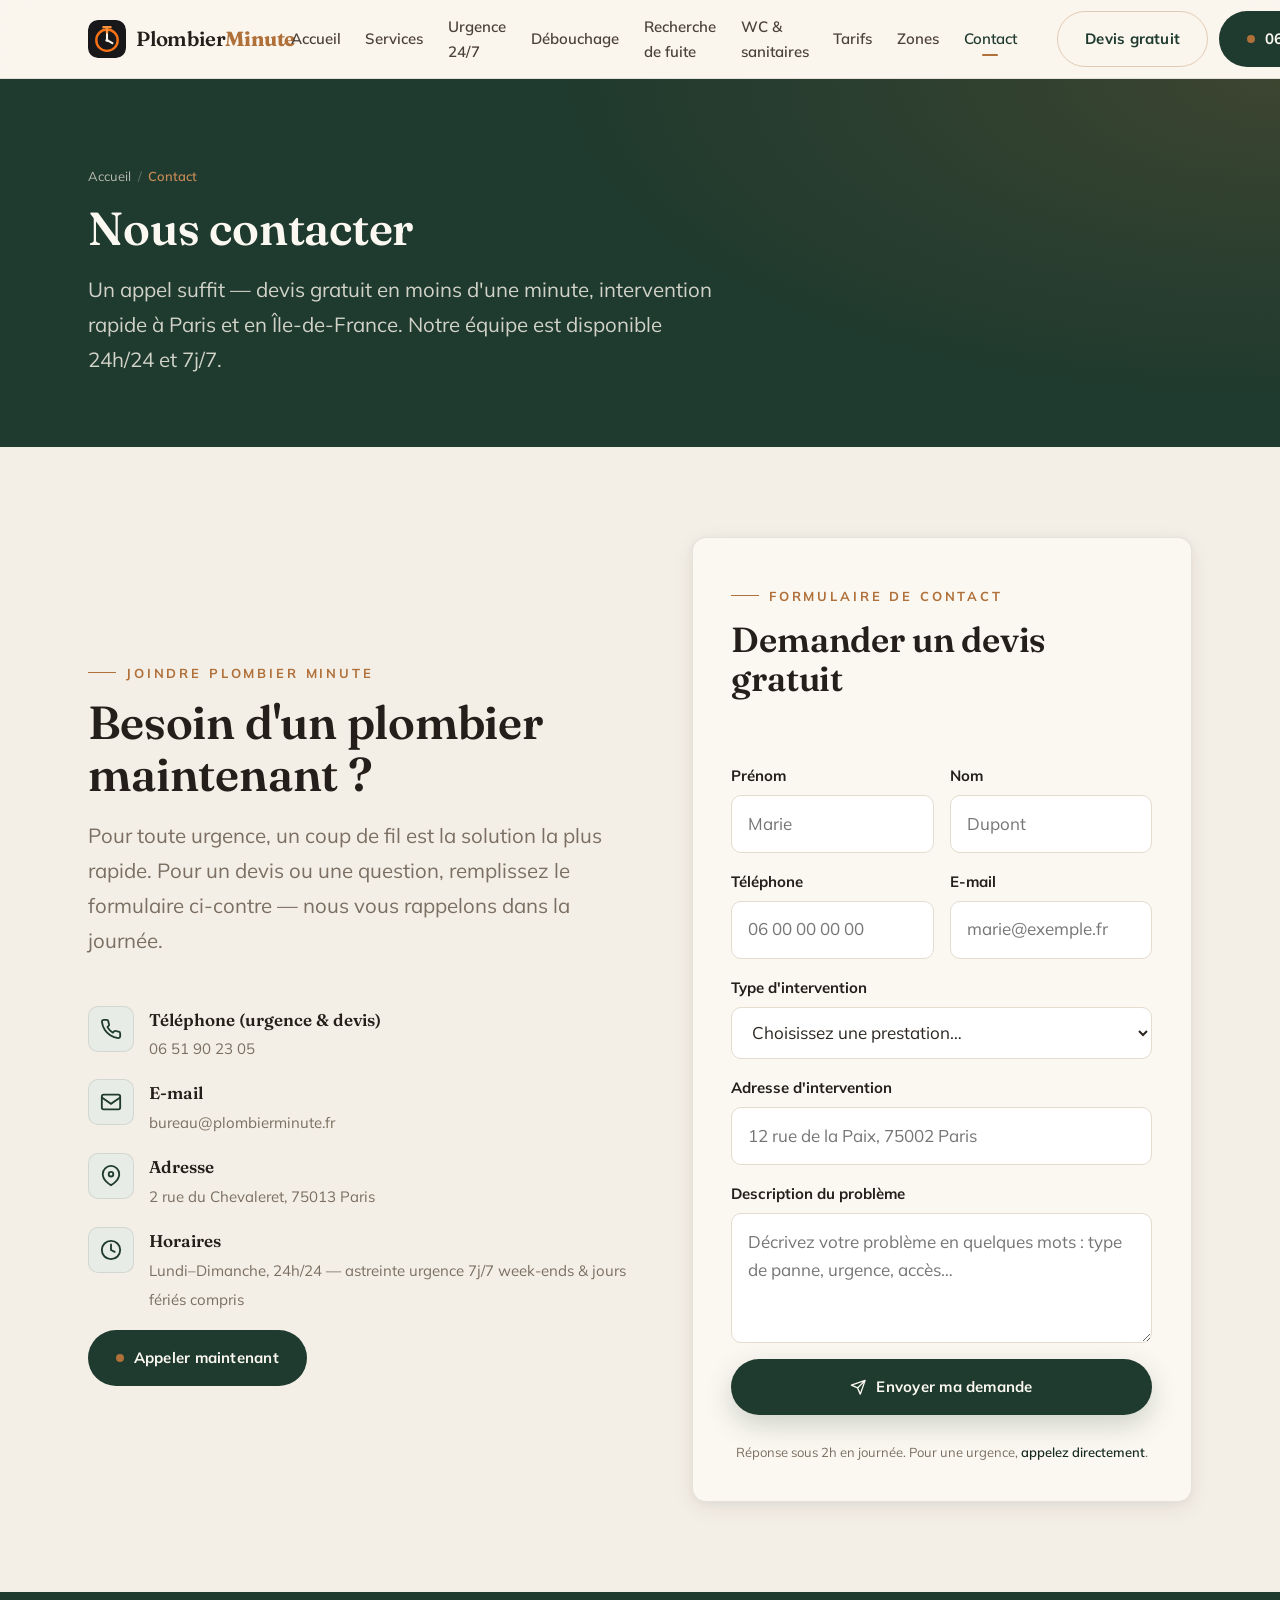
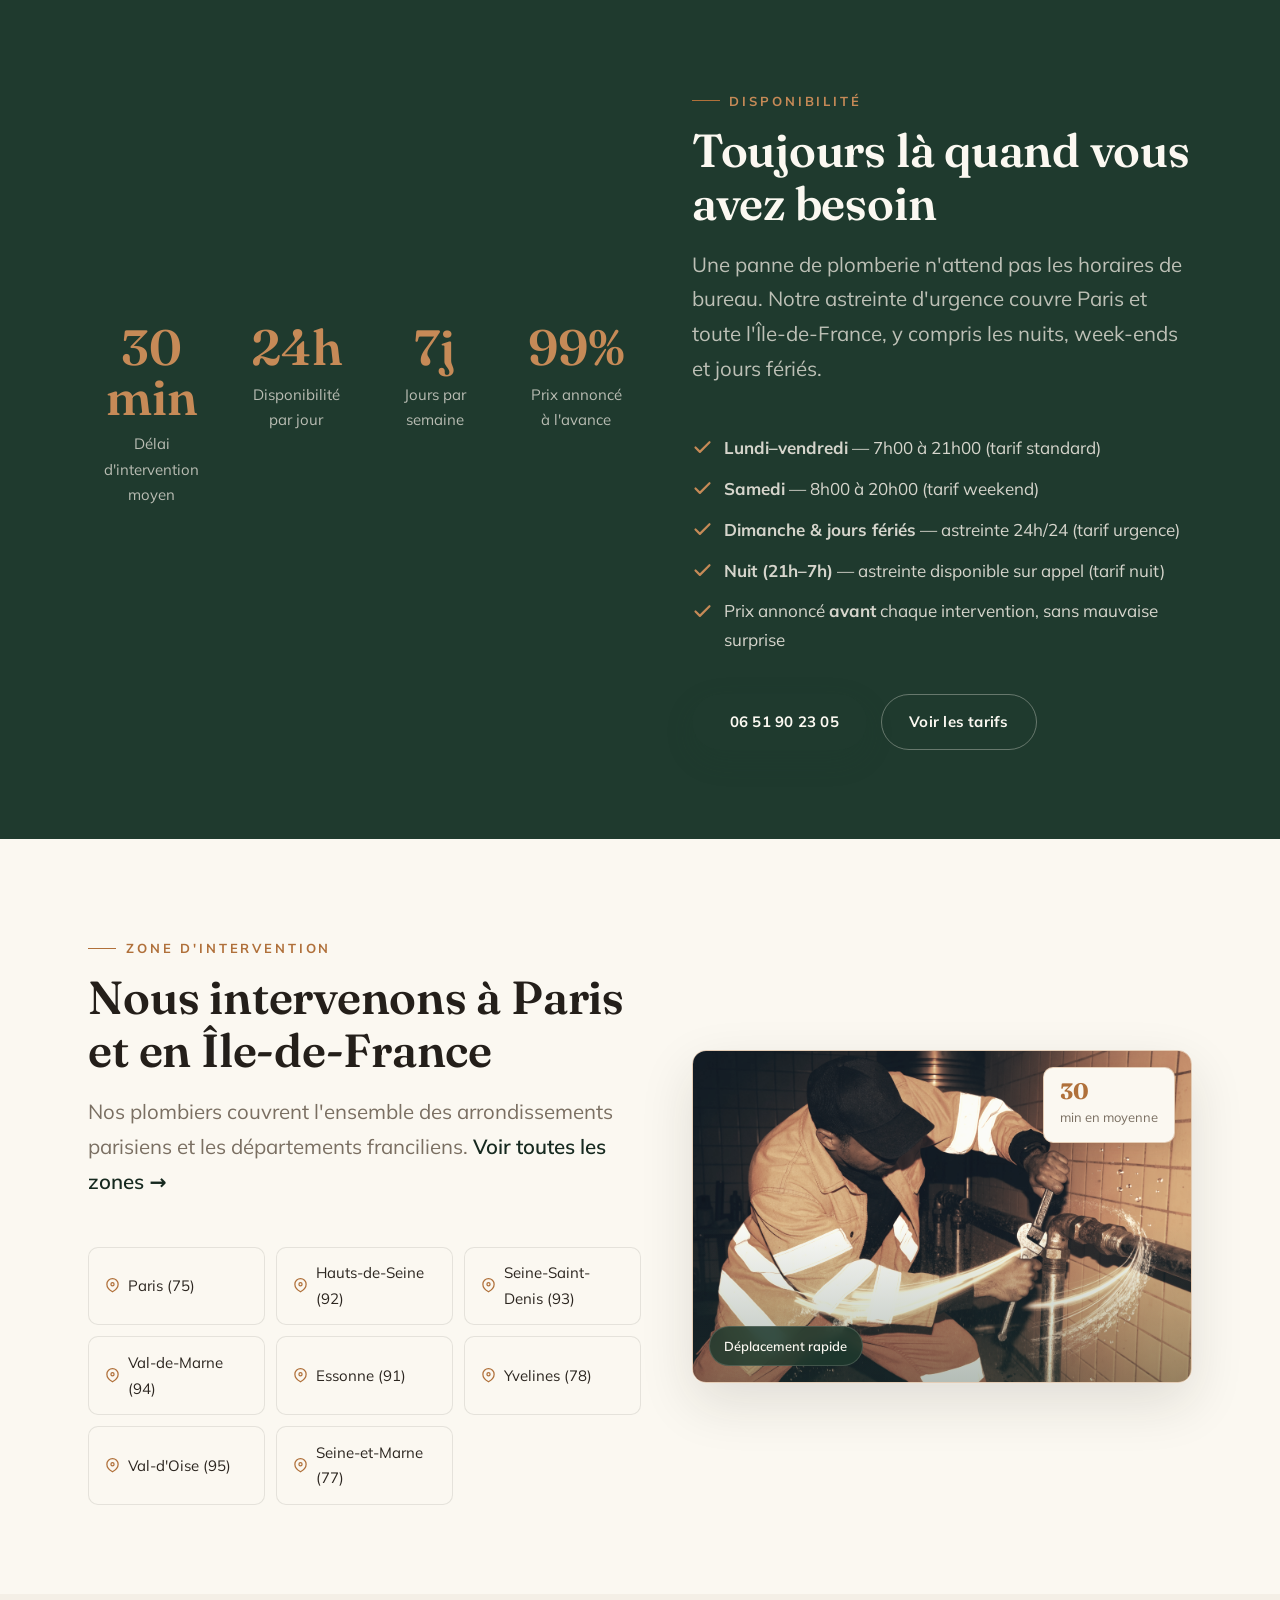
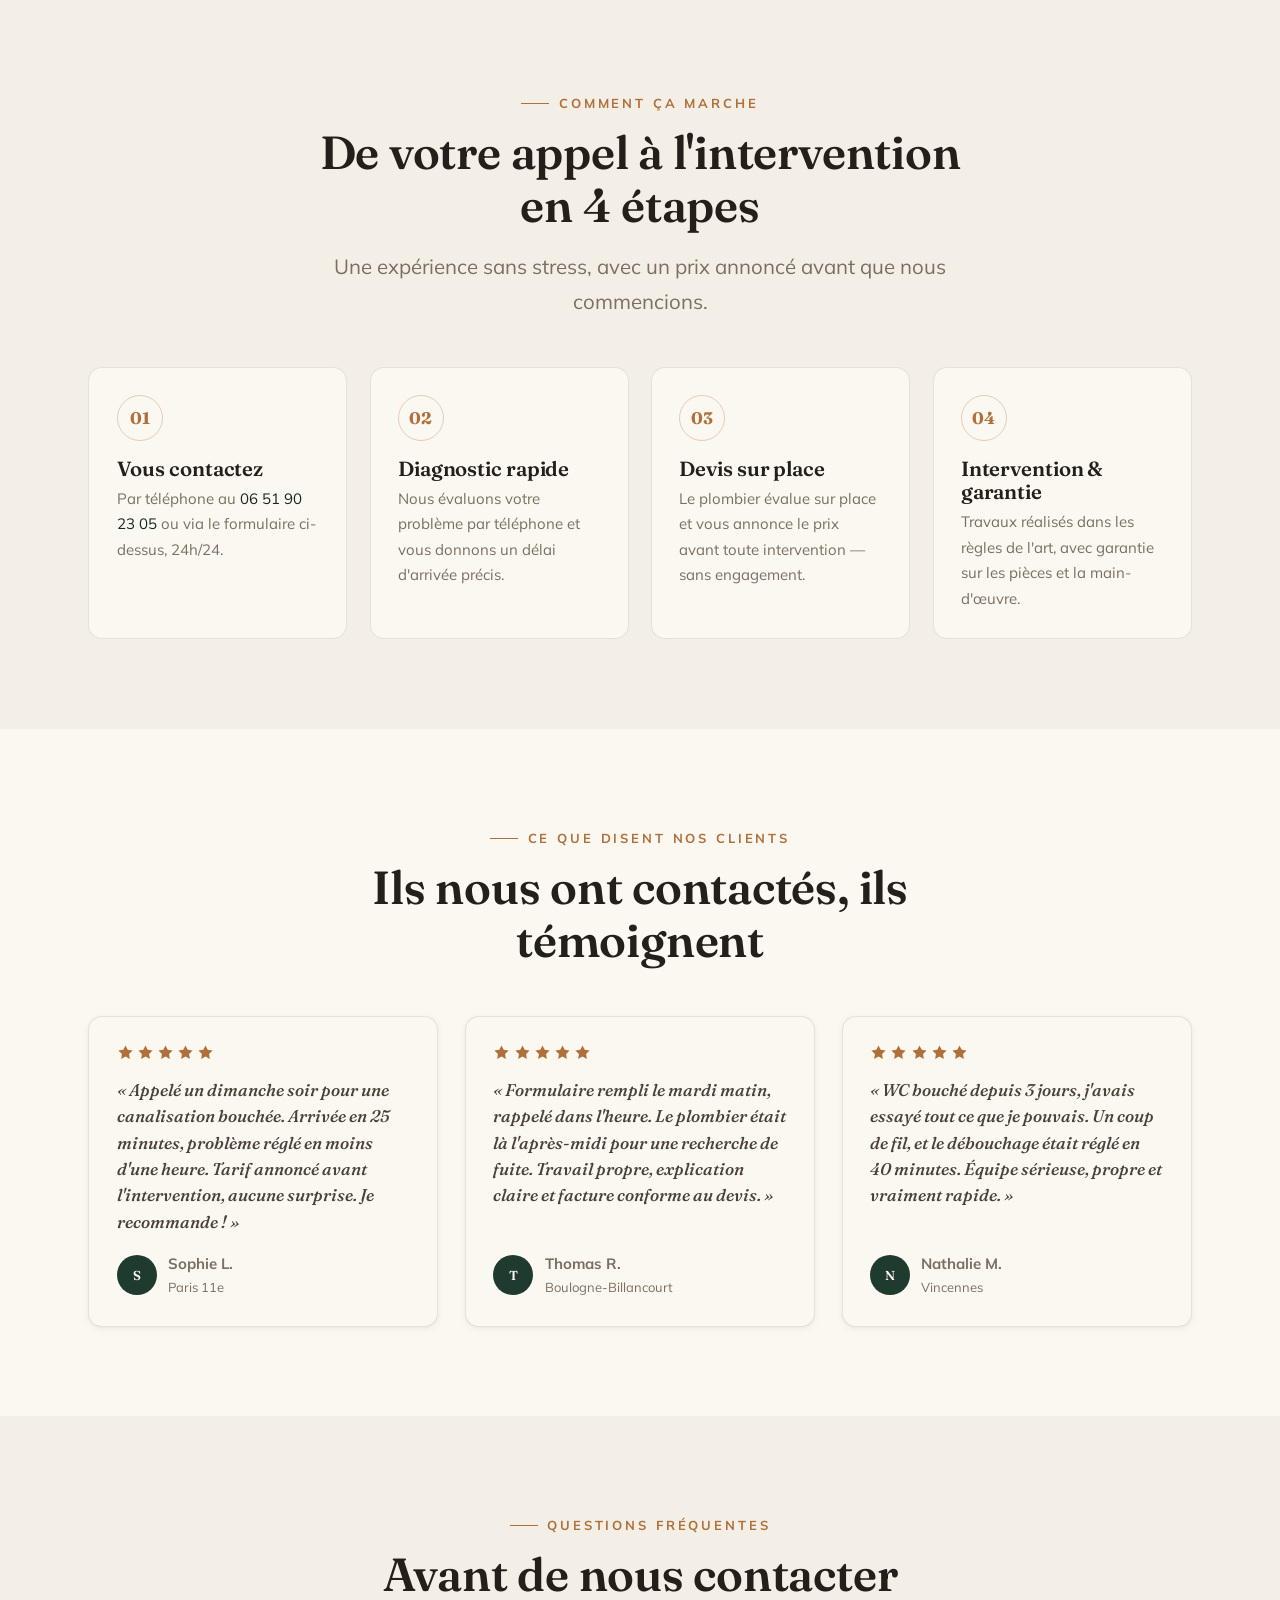
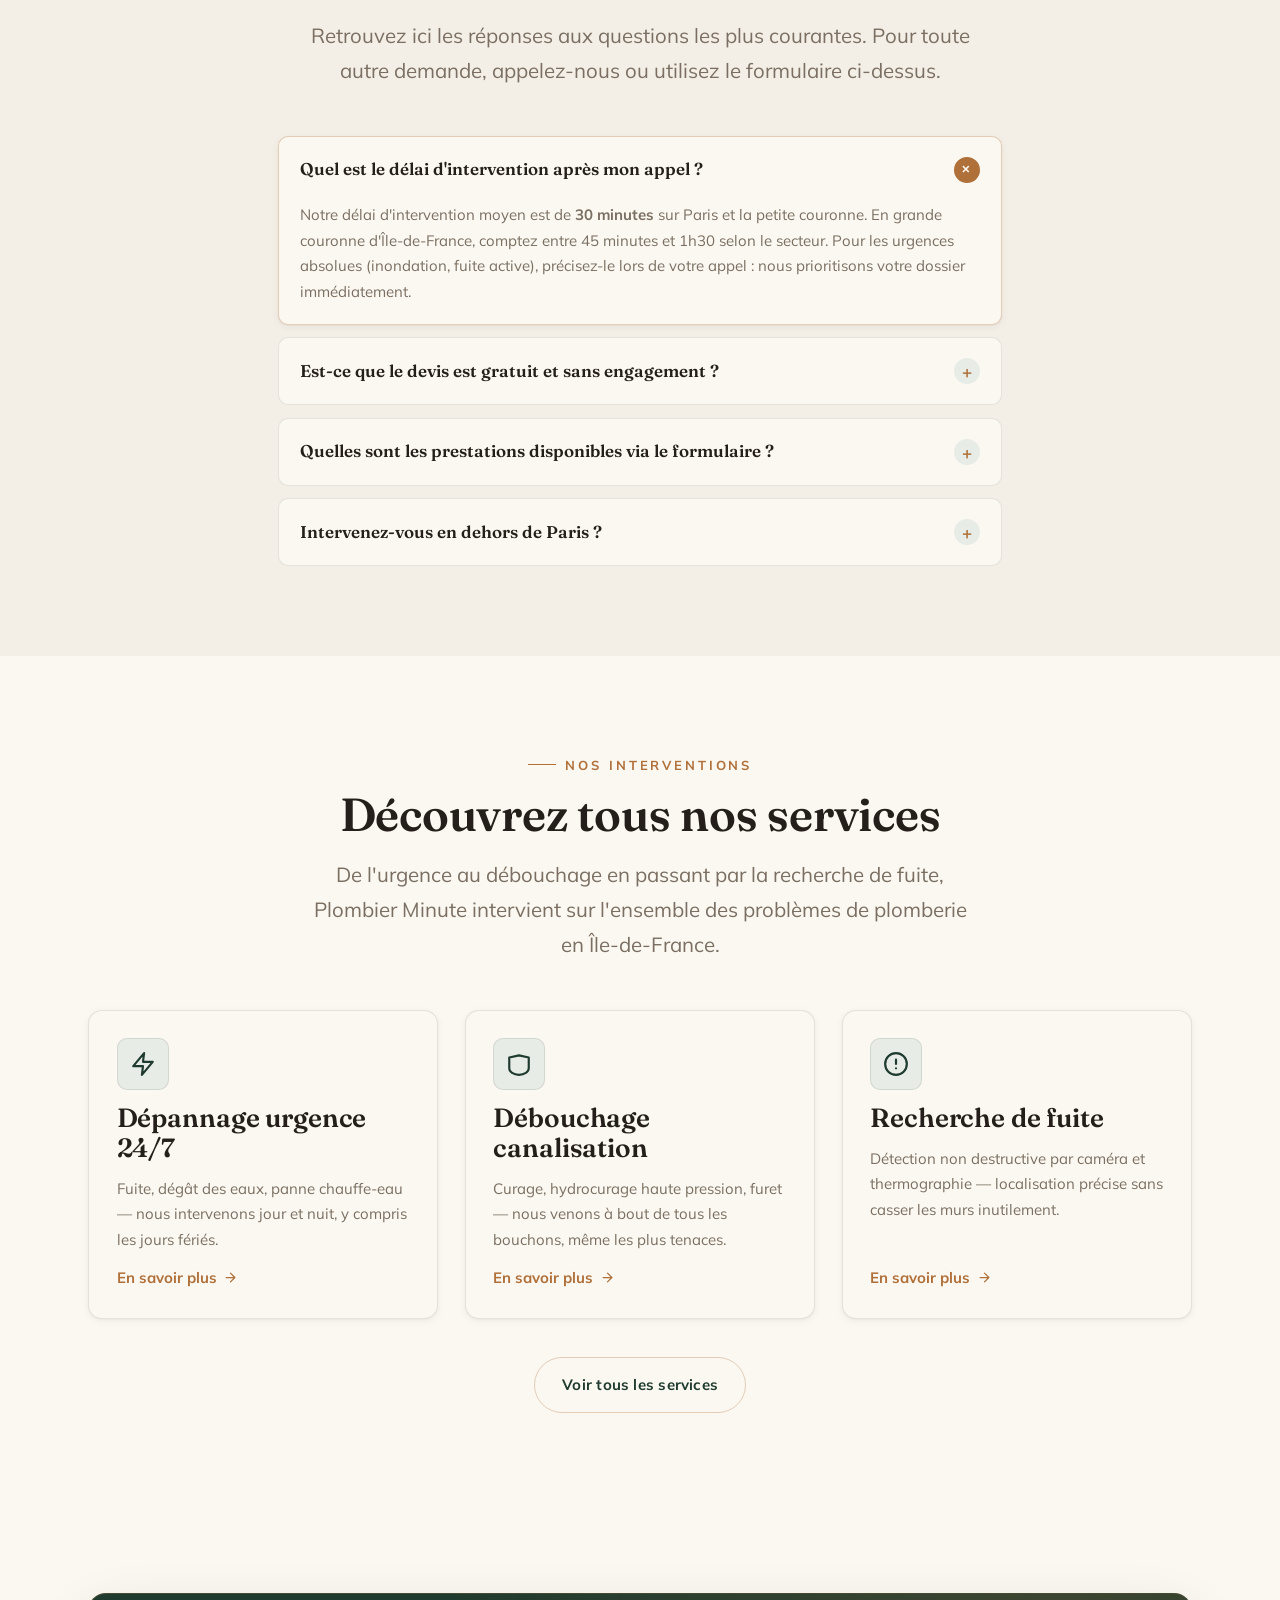
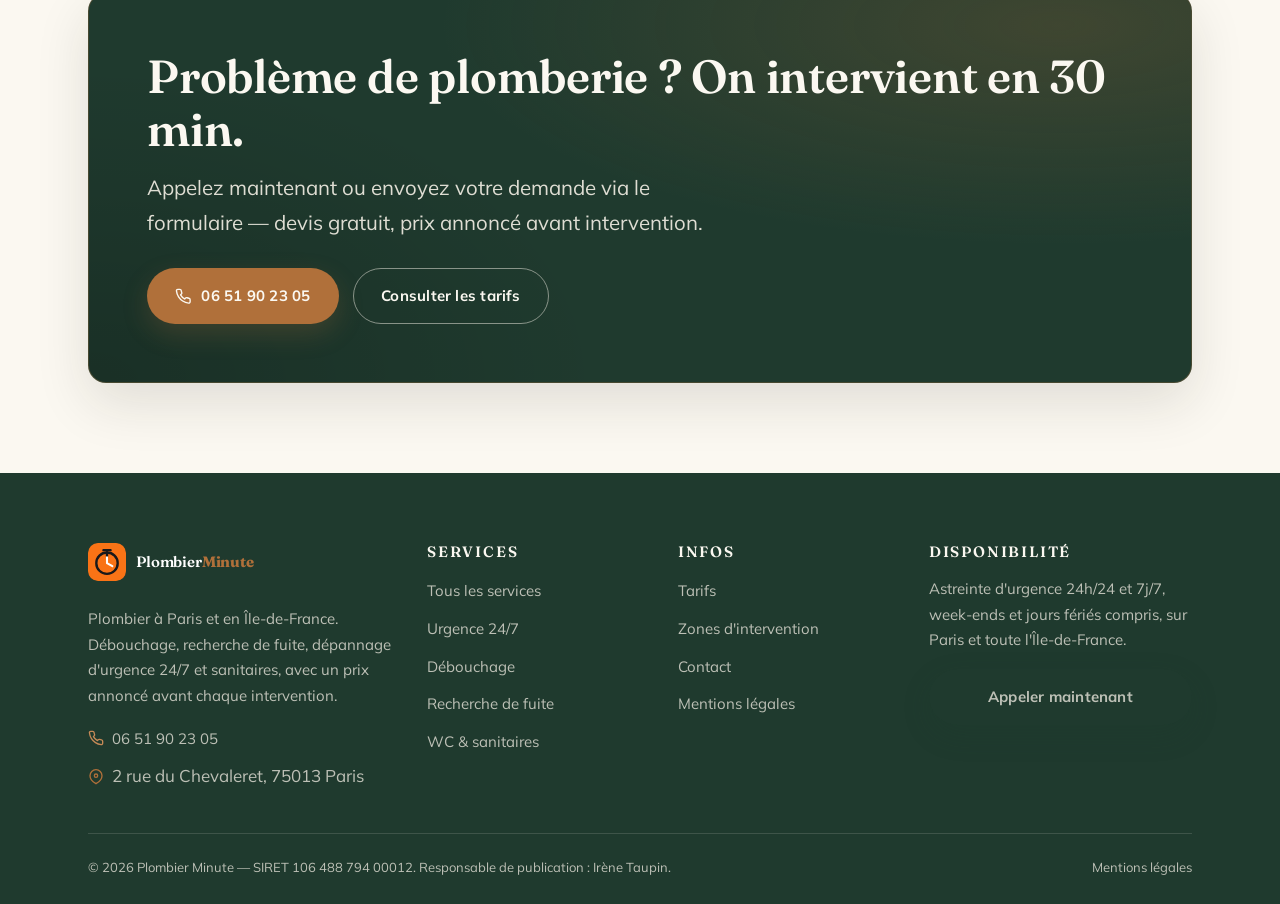
==== commit 0f058d98: "Infos reelles (tel/adresse/email) + redesign sobre & classe - tel 06 51 90 23 05, adresse 2 rue du C" ====
--- a/contact.html
+++ b/contact.html
@@ -2,7 +2,7 @@
 <html lang="fr">
 <head>
   <title>Nous contacter | Plombier Minute</title>
-  <meta name="description" content="Contactez Plombier Minute à Paris et en Île-de-France : appelez le 01 00 00 00 00 ou remplissez notre formulaire pour un devis gratuit. Dépannage, débouchage, urgence 24/7.">
+  <meta name="description" content="Contactez Plombier Minute à Paris et en Île-de-France : appelez le 06 51 90 23 05 ou remplissez notre formulaire pour un devis gratuit. Dépannage, débouchage, urgence 24/7.">
   <link rel="canonical" href="https://[DOMAINE]/contact.html">
   <meta charset="UTF-8">
   <meta name="viewport" content="width=device-width, initial-scale=1">
@@ -44,8 +44,8 @@
 
       <div class="nav-cta">
         <a class="btn btn-ghost" href="contact.html">Devis gratuit</a>
-        <a class="btn btn-call" href="tel:0100000000" aria-label="Appeler le 01 00 00 00 00">
-          <span class="pulse-dot" aria-hidden="true"></span> 01 00 00 00 00
+        <a class="btn btn-call" href="tel:0651902305" aria-label="Appeler le 06 51 90 23 05">
+          <span class="pulse-dot" aria-hidden="true"></span> 06 51 90 23 05
         </a>
         <button class="nav-toggle" type="button" aria-label="Ouvrir le menu" aria-expanded="false" aria-controls="mobile-menu">
           <span class="bars" aria-hidden="true"><span></span><span></span><span></span></span>
@@ -74,7 +74,7 @@
         <a href="contact.html" class="active" aria-current="page">Contact</a>
       </nav>
       <div class="mm-foot">
-        <a class="btn btn-primary btn-block" href="tel:0100000000">Appeler 01 00 00 00 00</a>
+        <a class="btn btn-primary btn-block" href="tel:0651902305">Appeler 06 51 90 23 05</a>
         <a class="btn btn-ghost btn-block" href="contact.html">Demander un devis</a>
       </div>
     </div>
@@ -117,7 +117,7 @@
                 </span>
                 <div>
                   <b>Téléphone (urgence &amp; devis)</b>
-                  <a href="tel:0100000000">01 00 00 00 00</a>
+                  <a href="tel:0651902305">06 51 90 23 05</a>
                 </div>
               </div>
 
@@ -130,7 +130,7 @@
                 </span>
                 <div>
                   <b>E-mail</b>
-                  <span>[EMAIL]</span>
+                  <span>bureau@plombierminute.fr</span>
                 </div>
               </div>
 
@@ -143,7 +143,7 @@
                 </span>
                 <div>
                   <b>Adresse</b>
-                  <span>[ADRESSE à compléter]</span>
+                  <span>2 rue du Chevaleret, 75013 Paris</span>
                 </div>
               </div>
 
@@ -162,7 +162,7 @@
             </div>
 
             <div class="btn-row mt-3">
-              <a class="btn btn-call" href="tel:0100000000" aria-label="Appeler le 01 00 00 00 00">
+              <a class="btn btn-call" href="tel:0651902305" aria-label="Appeler le 06 51 90 23 05">
                 <span class="pulse-dot" aria-hidden="true"></span>
                 Appeler maintenant
               </a>
@@ -228,7 +228,7 @@
                 Envoyer ma demande
               </button>
 
-              <p class="muted mt-1" style="font-size:var(--fs-200);text-align:center">Réponse sous 2h en journée. Pour une urgence, <a href="tel:0100000000" style="color:var(--c-primary-700);font-weight:600">appelez directement</a>.</p>
+              <p class="muted mt-1" style="font-size:var(--fs-200);text-align:center">Réponse sous 2h en journée. Pour une urgence, <a href="tel:0651902305" style="color:var(--c-primary-700);font-weight:600">appelez directement</a>.</p>
             </form>
           </div>
         </div>
@@ -270,9 +270,9 @@
             </ul>
 
             <div class="btn-row mt-4">
-              <a class="btn btn-primary" href="tel:0100000000">
+              <a class="btn btn-primary" href="tel:0651902305">
                 <span class="pulse-dot" aria-hidden="true"></span>
-                01 00 00 00 00
+                06 51 90 23 05
               </a>
               <a class="btn btn-ghost" href="tarifs.html">Voir les tarifs</a>
             </div>
@@ -374,7 +374,7 @@
           <div class="step reveal" data-delay="1">
             <div class="step-n" aria-hidden="true"></div>
             <h3>Vous contactez</h3>
-            <p>Par téléphone au <a href="tel:0100000000" style="color:var(--c-primary-700)">01 00 00 00 00</a> ou via le formulaire ci-dessus, 24h/24.</p>
+            <p>Par téléphone au <a href="tel:0651902305" style="color:var(--c-primary-700)">06 51 90 23 05</a> ou via le formulaire ci-dessus, 24h/24.</p>
           </div>
           <div class="step reveal" data-delay="2">
             <div class="step-n" aria-hidden="true"></div>
@@ -488,7 +488,7 @@
               <span class="ico" aria-hidden="true">+</span>
             </summary>
             <div class="faq-body">
-              Via le formulaire, vous pouvez demander un devis pour : <a href="debouchage-canalisation.html">débouchage de canalisation</a>, hydrocurage haute pression, <a href="recherche-fuite.html">recherche de fuite</a>, <a href="wc-sanitaires.html">WC bouchés et sanitaires</a>, assainissement, ou toute prestation de <a href="nos-services.html">plomberie générale</a>. Pour une urgence, privilégiez l'appel direct au <a href="tel:0100000000">01 00 00 00 00</a>.
+              Via le formulaire, vous pouvez demander un devis pour : <a href="debouchage-canalisation.html">débouchage de canalisation</a>, hydrocurage haute pression, <a href="recherche-fuite.html">recherche de fuite</a>, <a href="wc-sanitaires.html">WC bouchés et sanitaires</a>, assainissement, ou toute prestation de <a href="nos-services.html">plomberie générale</a>. Pour une urgence, privilégiez l'appel direct au <a href="tel:0651902305">06 51 90 23 05</a>.
             </div>
           </details>
 
@@ -563,9 +563,9 @@
           <h2>Problème de plomberie ? On intervient en 30 min.</h2>
           <p>Appelez maintenant ou envoyez votre demande via le formulaire — devis gratuit, prix annoncé avant intervention.</p>
           <div class="btn-row">
-            <a class="btn btn-primary" href="tel:0100000000">
+            <a class="btn btn-primary" href="tel:0651902305">
               <svg viewBox="0 0 24 24" fill="none" stroke="currentColor" stroke-width="2" aria-hidden="true"><path d="M22 16.92v3a2 2 0 0 1-2.18 2 19.8 19.8 0 0 1-8.63-3.07 19.5 19.5 0 0 1-6-6 19.8 19.8 0 0 1-3.07-8.67A2 2 0 0 1 4.11 2h3a2 2 0 0 1 2 1.72c.13.96.36 1.9.7 2.81a2 2 0 0 1-.45 2.11L8.09 9.91a16 16 0 0 0 6 6l1.27-1.27a2 2 0 0 1 2.11-.45c.91.34 1.85.57 2.81.7A2 2 0 0 1 22 16.92Z" stroke-linecap="round" stroke-linejoin="round"/></svg>
-              01 00 00 00 00
+              06 51 90 23 05
             </a>
             <a class="btn btn-ghost" href="tarifs.html">Consulter les tarifs</a>
           </div>
@@ -591,8 +591,8 @@
           </a>
           <p class="mt-2">Plombier à Paris et en Île-de-France. Débouchage, recherche de fuite, dépannage d'urgence 24/7 et sanitaires, avec un prix annoncé avant chaque intervention.</p>
           <div class="footer-contact">
-            <a href="tel:0100000000"><svg viewBox="0 0 24 24" fill="none" stroke="currentColor" stroke-width="2" aria-hidden="true"><path d="M22 16.92v3a2 2 0 0 1-2.18 2 19.8 19.8 0 0 1-8.63-3.07 19.5 19.5 0 0 1-6-6 19.8 19.8 0 0 1-3.07-8.67A2 2 0 0 1 4.11 2h3a2 2 0 0 1 2 1.72c.13.96.36 1.9.7 2.81a2 2 0 0 1-.45 2.11L8.09 9.91a16 16 0 0 0 6 6l1.27-1.27a2 2 0 0 1 2.11-.45c.91.34 1.85.57 2.81.7A2 2 0 0 1 22 16.92Z" stroke-linecap="round" stroke-linejoin="round"/></svg> 01 00 00 00 00</a>
-            <span style="display:inline-flex;gap:.5rem;align-items:center"><svg viewBox="0 0 24 24" fill="none" stroke="var(--c-accent)" stroke-width="2" aria-hidden="true" style="width:16px;height:16px;flex:none"><path d="M21 10c0 7-9 12-9 12S3 17 3 10a9 9 0 0 1 18 0Z"/><circle cx="12" cy="10" r="2.5"/></svg> [ADRESSE à compléter]</span>
+            <a href="tel:0651902305"><svg viewBox="0 0 24 24" fill="none" stroke="currentColor" stroke-width="2" aria-hidden="true"><path d="M22 16.92v3a2 2 0 0 1-2.18 2 19.8 19.8 0 0 1-8.63-3.07 19.5 19.5 0 0 1-6-6 19.8 19.8 0 0 1-3.07-8.67A2 2 0 0 1 4.11 2h3a2 2 0 0 1 2 1.72c.13.96.36 1.9.7 2.81a2 2 0 0 1-.45 2.11L8.09 9.91a16 16 0 0 0 6 6l1.27-1.27a2 2 0 0 1 2.11-.45c.91.34 1.85.57 2.81.7A2 2 0 0 1 22 16.92Z" stroke-linecap="round" stroke-linejoin="round"/></svg> 06 51 90 23 05</a>
+            <span style="display:inline-flex;gap:.5rem;align-items:center"><svg viewBox="0 0 24 24" fill="none" stroke="var(--c-accent)" stroke-width="2" aria-hidden="true" style="width:16px;height:16px;flex:none"><path d="M21 10c0 7-9 12-9 12S3 17 3 10a9 9 0 0 1 18 0Z"/><circle cx="12" cy="10" r="2.5"/></svg> 2 rue du Chevaleret, 75013 Paris</span>
           </div>
         </div>
         <div>
@@ -617,7 +617,7 @@
         <div>
           <h4>Disponibilité</h4>
           <p>Astreinte d'urgence 24h/24 et 7j/7, week-ends et jours fériés compris, sur Paris et toute l'Île-de-France.</p>
-          <a class="btn btn-primary btn-block mt-2" href="tel:0100000000">Appeler maintenant</a>
+          <a class="btn btn-primary btn-block mt-2" href="tel:0651902305">Appeler maintenant</a>
         </div>
       </div>
       <div class="footer-bottom">
@@ -630,7 +630,7 @@
   <!-- STICKY MOBILE CALL BAR : verbatim, juste avant le schema/fin de body. -->
   <div class="callbar" aria-hidden="false">
     <a class="btn btn-ghost" href="contact.html" style="--btn-fg:#fff;border-color:rgba(255,255,255,.4)">Devis</a>
-    <a class="btn btn-primary" href="tel:0100000000">
+    <a class="btn btn-primary" href="tel:0651902305">
       <svg viewBox="0 0 24 24" fill="none" stroke="currentColor" stroke-width="2" aria-hidden="true"><path d="M22 16.92v3a2 2 0 0 1-2.18 2 19.8 19.8 0 0 1-8.63-3.07 19.5 19.5 0 0 1-6-6 19.8 19.8 0 0 1-3.07-8.67A2 2 0 0 1 4.11 2h3a2 2 0 0 1 2 1.72c.13.96.36 1.9.7 2.81a2 2 0 0 1-.45 2.11L8.09 9.91a16 16 0 0 0 6 6l1.27-1.27a2 2 0 0 1 2.11-.45c.91.34 1.85.57 2.81.7A2 2 0 0 1 22 16.92Z" stroke-linecap="round" stroke-linejoin="round"/></svg>
       Appeler
     </a>
@@ -644,11 +644,11 @@
     "name": "Plombier Minute",
     "image": "https://[DOMAINE]/assets/images/hero.jpg",
     "url": "https://[DOMAINE]/",
-    "telephone": "+33100000000",
+    "telephone": "+33651902305",
     "priceRange": "€€",
     "address": {
       "@type": "PostalAddress",
-      "streetAddress": "[ADRESSE à compléter]",
+      "streetAddress": "2 rue du Chevaleret, 75013 Paris",
       "addressLocality": "Paris",
       "addressRegion": "Île-de-France",
       "addressCountry": "FR"
--- a/assets/css/styles.css
+++ b/assets/css/styles.css
@@ -1,53 +1,67 @@
+@import url('https://fonts.googleapis.com/css2?family=Fraunces:ital,opsz,wght@0,9..144,500;0,9..144,600;0,9..144,700;1,9..144,500&family=Mulish:wght@400;500;600;700&display=swap');
+
 /* =========================================================================
-   PLOMBIER MINUTE — Design System "Minute / Chrono"
-   Palette: primaire #F97316 · sombre #18181B · clair #FFF7ED · accent #FB923C
-   Typo: Unbounded (titres) · DM Sans (corps)
+   PLOMBIER MINUTE — Design System "Sobre & Classe"
+   Crème/ivoire · encre chaude · vert bouteille profond · bronze/cuivre
+   Typo: Fraunces (titres serif) · Mulish (corps)
+   Élégance feutrée, claire, raffinée — intemporel & rassurant.
    ========================================================================= */
 
 /* ---------- TOKENS ---------- */
 :root {
-  /* Couleurs de base imposees */
-  --c-primary: #F97316;
-  --c-dark: #18181B;
-  --c-light: #FFF7ED;
-  --c-accent: #FB923C;
-
-  /* Nuances derivees */
-  --c-primary-700: #C2540B;
-  --c-primary-600: #EA6A0F;
-  --c-primary-300: #FDBA74;
-  --c-primary-100: #FFEAD5;
-  --c-accent-200: #FED7AA;
-
-  --c-ink: #18181B;
-  --c-ink-800: #27272A;
-  --c-ink-700: #3F3F46;
-  --c-ink-500: #71717A;
-  --c-ink-400: #A1A1AA;
-  --c-ink-200: #E4E4E7;
-
-  --c-cream: #FFF7ED;
-  --c-cream-200: #FCEEDC;
+  /* Palette source de vérité */
+  --c-cream: #F4EFE6;          /* crème de fond principale */
+  --c-ivory: #FBF8F1;          /* ivoire clair */
   --c-white: #FFFFFF;
-
-  /* Roles */
+  --c-bottle: #1F3A2E;         /* vert bouteille profond (accent principal) */
+  --c-bottle-700: #18302563;   /* (non utilisé tel quel, voir dérivés) */
+  --c-copper: #B0703A;         /* bronze / cuivre chaud (accent secondaire) */
+  --c-copper-soft: #C68A57;
+  --c-ink: #241F1A;            /* encre chaude */
+
+  /* ---- Mappage des anciens tokens (compat HTML/inline/<style>) ---- */
+  /* Accent PRINCIPAL = vert bouteille */
+  --c-primary: #1F3A2E;
+  --c-primary-700: #16291F;    /* texte cuivre/vert sur clair → on garde le cuivre pour les liens */
+  --c-primary-600: #284A39;
+  --c-primary-300: #C8D2CB;    /* vert très désaturé clair (filets/accents doux) */
+  --c-primary-100: #E7ECE7;    /* vert lavé très pâle (puces, fonds d'icônes) */
+  --c-accent: #B0703A;         /* cuivre */
+  --c-accent-200: #E6D2BE;
+
+  /* Sombre = vert bouteille (sections de contraste) */
+  --c-dark: #1F3A2E;
+  --c-light: #FBF8F1;
+
+  /* Échelle d'encre (neutres chauds) */
+  --c-ink-800: #2C2620;
+  --c-ink-700: #4A4138;
+  --c-ink-500: #7A6F62;
+  --c-ink-400: #A99E8F;
+  --c-ink-200: #E3DCCF;
+
+  --c-cream-200: #ECE4D6;
+
+  /* Rôles */
   --bg: var(--c-cream);
-  --bg-alt: var(--c-white);
-  --bg-ink: var(--c-dark);
+  --bg-alt: var(--c-ivory);
+  --bg-ink: var(--c-bottle);
   --text: var(--c-ink-800);
   --text-soft: var(--c-ink-500);
-  --heading: var(--c-dark);
-  --border: rgba(24, 24, 27, 0.10);
-
-  /* Typo fluide */
-  --ff-head: "Unbounded", system-ui, sans-serif;
-  --ff-body: "DM Sans", system-ui, -apple-system, sans-serif;
-
-  --fs-900: clamp(2.6rem, 1.6rem + 4.6vw, 5.2rem);
-  --fs-800: clamp(2.1rem, 1.5rem + 2.8vw, 3.6rem);
-  --fs-700: clamp(1.7rem, 1.3rem + 1.8vw, 2.6rem);
-  --fs-600: clamp(1.35rem, 1.15rem + 1vw, 1.85rem);
-  --fs-500: clamp(1.15rem, 1.05rem + 0.5vw, 1.35rem);
+  --heading: var(--c-ink);
+  --border: rgba(36, 31, 26, 0.10);
+  --border-copper: rgba(176, 112, 58, 0.32);
+
+  /* Typo */
+  --ff-head: "Fraunces", "Iowan Old Style", Georgia, serif;
+  --ff-body: "Mulish", system-ui, -apple-system, sans-serif;
+
+  /* Échelle de texte mesurée (pas de titres géants) */
+  --fs-900: clamp(2.3rem, 1.7rem + 2.6vw, 3.8rem);
+  --fs-800: clamp(1.9rem, 1.5rem + 1.8vw, 2.9rem);
+  --fs-700: clamp(1.55rem, 1.3rem + 1.1vw, 2.2rem);
+  --fs-600: clamp(1.3rem, 1.15rem + .7vw, 1.65rem);
+  --fs-500: clamp(1.1rem, 1.02rem + .35vw, 1.28rem);
   --fs-400: 1.0625rem;
   --fs-300: 0.9375rem;
   --fs-200: 0.8125rem;
@@ -63,27 +77,28 @@
   --sp-8: 7rem;
 
   --container: 1180px;
-  --container-narrow: 820px;
-
-  /* Radius */
+  --container-narrow: 800px;
+
+  /* Radius modérés */
   --r-sm: 8px;
-  --r-md: 14px;
-  --r-lg: 22px;
-  --r-xl: 32px;
+  --r-md: 10px;
+  --r-lg: 14px;
+  --r-xl: 18px;
   --r-pill: 999px;
 
-  /* Ombres */
-  --sh-sm: 0 1px 2px rgba(24,24,27,.06), 0 2px 6px rgba(24,24,27,.05);
-  --sh-md: 0 6px 18px rgba(24,24,27,.08), 0 2px 6px rgba(24,24,27,.05);
-  --sh-lg: 0 18px 50px rgba(24,24,27,.14);
-  --sh-orange: 0 10px 30px rgba(249,115,22,.32);
-
-  /* Transitions */
-  --t-fast: 160ms cubic-bezier(.4,0,.2,1);
-  --t: 280ms cubic-bezier(.4,0,.2,1);
-  --t-slow: 520ms cubic-bezier(.22,1,.36,1);
-
-  --header-h: 76px;
+  /* Ombres douces */
+  --sh-sm: 0 1px 2px rgba(36,31,26,.04), 0 2px 8px rgba(36,31,26,.05);
+  --sh-md: 0 6px 22px rgba(36,31,26,.07), 0 2px 8px rgba(36,31,26,.04);
+  --sh-lg: 0 20px 54px rgba(36,31,26,.12);
+  --sh-orange: 0 10px 28px rgba(31,58,46,.20);   /* ancien nom : ombre verte feutrée */
+  --sh-copper: 0 10px 26px rgba(176,112,58,.22);
+
+  /* Transitions sobres */
+  --t-fast: 180ms cubic-bezier(.4,0,.2,1);
+  --t: 320ms cubic-bezier(.4,0,.2,1);
+  --t-slow: 620ms cubic-bezier(.22,1,.36,1);
+
+  --header-h: 78px;
 }
 
 /* ---------- RESET ---------- */
@@ -93,7 +108,7 @@
 body {
   font-family: var(--ff-body);
   font-size: var(--fs-400);
-  line-height: 1.65;
+  line-height: 1.7;
   color: var(--text);
   background: var(--bg);
   -webkit-font-smoothing: antialiased;
@@ -105,123 +120,131 @@
 a { color: inherit; text-decoration: none; }
 button, input, textarea, select { font: inherit; color: inherit; }
 ul[class] { list-style: none; padding: 0; }
-h1, h2, h3, h4 { font-family: var(--ff-head); font-weight: 700; line-height: 1.08; color: var(--heading); letter-spacing: -0.01em; }
-:focus-visible { outline: 3px solid var(--c-primary); outline-offset: 3px; border-radius: 4px; }
-::selection { background: var(--c-primary); color: #fff; }
+h1, h2, h3, h4 {
+  font-family: var(--ff-head); font-weight: 600; line-height: 1.14;
+  color: var(--heading); letter-spacing: -0.005em;
+  font-optical-sizing: auto;
+}
+strong, b { font-weight: 700; }
+:focus-visible { outline: 2px solid var(--c-bottle); outline-offset: 3px; border-radius: 4px; }
+::selection { background: var(--c-bottle); color: var(--c-ivory); }
 
 /* ---------- LAYOUT ---------- */
 .container { width: 100%; max-width: var(--container); margin-inline: auto; padding-inline: clamp(1.1rem, 4vw, 2.4rem); }
 .container--narrow { max-width: var(--container-narrow); }
 .section { padding-block: clamp(3.4rem, 7vw, 6.5rem); position: relative; }
-.section--ink { background: var(--bg-ink); color: var(--c-cream-200); }
-.section--ink h1, .section--ink h2, .section--ink h3 { color: #fff; }
+.section--ink { background: var(--bg-ink); color: rgba(244,239,230,.86); }
+.section--ink h1, .section--ink h2, .section--ink h3, .section--ink h4 { color: var(--c-ivory); }
 .section--cream { background: var(--c-cream); }
 .section--white { background: var(--bg-alt); }
 .section--tight { padding-block: clamp(2.2rem, 4vw, 3.4rem); }
 
 .eyebrow {
-  display: inline-flex; align-items: center; gap: .55rem;
-  font-family: var(--ff-head); font-weight: 600; font-size: var(--fs-200);
-  text-transform: uppercase; letter-spacing: .16em;
-  color: var(--c-primary-700);
-}
-.section--ink .eyebrow { color: var(--c-accent); }
-.eyebrow::before { content: ""; width: 26px; height: 2px; background: var(--c-primary); display: inline-block; }
+  display: inline-flex; align-items: center; gap: .6rem;
+  font-family: var(--ff-body); font-weight: 700; font-size: var(--fs-200);
+  text-transform: uppercase; letter-spacing: .22em;
+  color: var(--c-copper);
+}
+.section--ink .eyebrow { color: var(--c-copper-soft); }
+.eyebrow::before { content: ""; width: 28px; height: 1px; background: var(--c-copper); display: inline-block; }
 
 .section-head { max-width: 660px; margin-bottom: clamp(2rem, 4vw, 3rem); }
 .section-head--center { margin-inline: auto; text-align: center; }
-.section-head h2 { font-size: var(--fs-800); margin-top: .7rem; }
+.section-head--center .eyebrow { justify-content: center; }
+.section-head h2 { font-size: var(--fs-800); margin-top: .8rem; font-weight: 600; }
 .section-head p { margin-top: 1rem; color: var(--text-soft); font-size: var(--fs-500); }
-.section--ink .section-head p { color: rgba(255,247,237,.78); }
-
-.lead { font-size: var(--fs-500); color: var(--text-soft); }
+.section--ink .section-head p { color: rgba(244,239,230,.74); }
+
+.lead { font-size: var(--fs-500); color: var(--c-ink-700); }
 
 /* ---------- BUTTONS ---------- */
 .btn {
-  --btn-bg: var(--c-dark);
-  --btn-fg: #fff;
+  --btn-bg: var(--c-bottle);
+  --btn-fg: var(--c-ivory);
   display: inline-flex; align-items: center; justify-content: center; gap: .6rem;
-  font-family: var(--ff-head); font-weight: 600; font-size: var(--fs-300);
-  letter-spacing: .01em;
-  padding: .95rem 1.7rem; border-radius: var(--r-pill);
+  font-family: var(--ff-body); font-weight: 700; font-size: var(--fs-300);
+  letter-spacing: .015em;
+  padding: .9rem 1.7rem; border-radius: var(--r-pill);
   background: var(--btn-bg); color: var(--btn-fg);
-  border: 2px solid transparent; cursor: pointer;
-  transition: transform var(--t-fast), box-shadow var(--t), background var(--t);
+  border: 1px solid transparent; cursor: pointer;
+  transition: transform var(--t-fast), box-shadow var(--t), background var(--t), color var(--t), border-color var(--t);
   will-change: transform;
 }
 .btn svg { width: 1.1em; height: 1.1em; flex: none; }
-.btn:hover { transform: translateY(-3px); }
-.btn:active { transform: translateY(-1px); }
-
-.btn-primary { --btn-bg: var(--c-primary); --btn-fg: #fff; box-shadow: var(--sh-orange); }
-.btn-primary:hover { --btn-bg: var(--c-primary-600); box-shadow: 0 16px 40px rgba(249,115,22,.42); }
-
-.btn-call { --btn-bg: var(--c-dark); --btn-fg: #fff; }
-.btn-call:hover { --btn-bg: #000; box-shadow: var(--sh-lg); }
-.btn-call .pulse-dot { width: 9px; height: 9px; border-radius: 50%; background: var(--c-accent); box-shadow: 0 0 0 0 var(--c-accent); animation: ring 1.8s infinite; }
-
-.btn-ghost { --btn-bg: transparent; --btn-fg: var(--c-dark); border-color: rgba(24,24,27,.22); }
-.btn-ghost:hover { --btn-bg: var(--c-dark); --btn-fg: #fff; }
-.section--ink .btn-ghost { --btn-fg: #fff; border-color: rgba(255,255,255,.32); }
-.section--ink .btn-ghost:hover { --btn-bg: #fff; --btn-fg: var(--c-dark); }
+.btn:hover { transform: translateY(-2px); }
+.btn:active { transform: translateY(0); }
+
+.btn-primary { --btn-bg: var(--c-bottle); --btn-fg: var(--c-ivory); box-shadow: var(--sh-orange); }
+.btn-primary:hover { --btn-bg: var(--c-primary-600); box-shadow: 0 14px 32px rgba(31,58,46,.28); }
+
+.btn-call { --btn-bg: var(--c-bottle); --btn-fg: var(--c-ivory); }
+.btn-call:hover { --btn-bg: #16291F; box-shadow: var(--sh-md); }
+.btn-call .pulse-dot { width: 8px; height: 8px; border-radius: 50%; background: var(--c-copper); box-shadow: 0 0 0 0 var(--c-copper); animation: ring 2.2s infinite; }
+
+.btn-ghost { --btn-bg: transparent; --btn-fg: var(--c-bottle); border-color: var(--border-copper); }
+.btn-ghost:hover { --btn-bg: var(--c-bottle); --btn-fg: var(--c-ivory); border-color: var(--c-bottle); }
+.section--ink .btn-ghost { --btn-fg: var(--c-ivory); border-color: rgba(244,239,230,.34); }
+.section--ink .btn-ghost:hover { --btn-bg: var(--c-ivory); --btn-fg: var(--c-bottle); border-color: var(--c-ivory); }
 
 .btn-block { width: 100%; }
 .btn-row { display: flex; flex-wrap: wrap; gap: .9rem; }
 
 @keyframes ring {
-  0% { box-shadow: 0 0 0 0 rgba(251,146,60,.55); }
-  70% { box-shadow: 0 0 0 9px rgba(251,146,60,0); }
-  100% { box-shadow: 0 0 0 0 rgba(251,146,60,0); }
+  0% { box-shadow: 0 0 0 0 rgba(176,112,58,.5); }
+  70% { box-shadow: 0 0 0 8px rgba(176,112,58,0); }
+  100% { box-shadow: 0 0 0 0 rgba(176,112,58,0); }
 }
 
 /* ---------- BADGES / CHIPS ---------- */
 .badge {
   display: inline-flex; align-items: center; gap: .45rem;
-  font-family: var(--ff-head); font-weight: 600; font-size: var(--fs-200);
+  font-family: var(--ff-body); font-weight: 600; font-size: var(--fs-200);
+  letter-spacing: .02em;
   padding: .42rem .85rem; border-radius: var(--r-pill);
-  background: var(--c-primary-100); color: var(--c-primary-700);
-}
-.badge svg { width: 1em; height: 1em; }
-.badge--ink { background: rgba(255,255,255,.10); color: var(--c-accent); }
+  background: var(--c-primary-100); color: var(--c-bottle);
+  border: 1px solid var(--border);
+}
+.badge svg { width: 1em; height: 1em; color: var(--c-copper); }
+.badge--ink { background: rgba(244,239,230,.10); color: var(--c-copper-soft); border-color: rgba(244,239,230,.16); }
 .chip-row { display: flex; flex-wrap: wrap; gap: .6rem; }
 
 /* ---------- HEADER / NAV ---------- */
 .site-header {
   position: sticky; top: 0; z-index: 60;
-  background: rgba(255,247,237,.82);
-  backdrop-filter: saturate(160%) blur(14px);
-  -webkit-backdrop-filter: saturate(160%) blur(14px);
+  background: rgba(251,248,241,.78);
+  backdrop-filter: saturate(140%) blur(14px);
+  -webkit-backdrop-filter: saturate(140%) blur(14px);
   border-bottom: 1px solid var(--border);
   transition: box-shadow var(--t), background var(--t);
 }
-.site-header.is-scrolled { box-shadow: var(--sh-md); background: rgba(255,247,237,.94); }
+.site-header.is-scrolled { box-shadow: var(--sh-md); background: rgba(251,248,241,.95); }
 .nav { display: flex; align-items: center; gap: 1.4rem; height: var(--header-h); }
 
-.brand { display: inline-flex; align-items: center; gap: .6rem; font-family: var(--ff-head); font-weight: 800; font-size: 1.18rem; color: var(--c-dark); letter-spacing: -.02em; }
-.brand .brand-mark { width: 38px; height: 38px; flex: none; }
-.brand b { color: var(--c-primary); }
-
-.nav-links { display: flex; align-items: center; gap: .25rem; margin-left: auto; }
+.brand { display: inline-flex; align-items: center; gap: .6rem; font-family: var(--ff-head); font-weight: 600; font-size: 1.28rem; color: var(--c-ink); letter-spacing: -.01em; }
+.brand .brand-mark { width: 38px; height: 38px; flex: none; border-radius: 10px; }
+.brand b { color: var(--c-copper); font-weight: 700; }
+
+.nav-links { display: flex; align-items: center; gap: .15rem; margin-left: auto; }
 .nav-links a {
-  font-size: var(--fs-300); font-weight: 500; color: var(--c-ink-700);
-  padding: .55rem .72rem; border-radius: var(--r-pill); position: relative;
+  font-family: var(--ff-body); font-size: var(--fs-300); font-weight: 600; color: var(--c-ink-700);
+  padding: .55rem .7rem; border-radius: var(--r-sm); position: relative;
   transition: color var(--t-fast), background var(--t-fast);
 }
-.nav-links a:hover { color: var(--c-dark); background: var(--c-primary-100); }
-.nav-links a.active { color: var(--c-primary-700); }
+.nav-links a:hover { color: var(--c-bottle); background: var(--c-primary-100); }
+.nav-links a.active { color: var(--c-bottle); }
 .nav-links a.active::after {
-  content: ""; position: absolute; left: 50%; bottom: .28rem; transform: translateX(-50%);
-  width: 18px; height: 3px; border-radius: 3px; background: var(--c-primary);
+  content: ""; position: absolute; left: 50%; bottom: .3rem; transform: translateX(-50%);
+  width: 16px; height: 2px; border-radius: 2px; background: var(--c-copper);
 }
 .nav-cta { display: flex; align-items: center; gap: .7rem; margin-left: .4rem; }
 
 .nav-toggle {
   display: none; width: 46px; height: 46px; margin-left: auto;
   border: 1px solid var(--border); border-radius: var(--r-md);
-  background: var(--c-white); cursor: pointer; align-items: center; justify-content: center;
+  background: var(--c-ivory); cursor: pointer; align-items: center; justify-content: center;
 }
 .nav-toggle .bars { position: relative; width: 22px; height: 14px; }
-.nav-toggle .bars span { position: absolute; left: 0; width: 100%; height: 2.2px; background: var(--c-dark); border-radius: 2px; transition: transform var(--t), opacity var(--t-fast); }
+.nav-toggle .bars span { position: absolute; left: 0; width: 100%; height: 2px; background: var(--c-bottle); border-radius: 2px; transition: transform var(--t), opacity var(--t-fast); }
 .nav-toggle .bars span:nth-child(1) { top: 0; }
 .nav-toggle .bars span:nth-child(2) { top: 6px; }
 .nav-toggle .bars span:nth-child(3) { top: 12px; }
@@ -229,81 +252,84 @@
 .nav-toggle[aria-expanded="true"] .bars span:nth-child(2) { opacity: 0; }
 .nav-toggle[aria-expanded="true"] .bars span:nth-child(3) { transform: translateY(-6px) rotate(-45deg); }
 
-@media (max-width: 980px) {
+@media (max-width: 1040px) {
   .nav-links, .nav-cta .btn-ghost { display: none; }
   .nav-toggle { display: inline-flex; }
   .nav-cta { margin-left: .6rem; }
 }
 
 /* Mobile drawer */
-.mobile-menu {
-  position: fixed; inset: 0; z-index: 70; visibility: hidden;
-}
+.mobile-menu { position: fixed; inset: 0; z-index: 70; visibility: hidden; }
 .mobile-menu[hidden] { display: none; }
-.mobile-menu .backdrop { position: absolute; inset: 0; background: rgba(24,24,27,.5); opacity: 0; transition: opacity var(--t); }
+.mobile-menu .backdrop { position: absolute; inset: 0; background: rgba(31,58,46,.42); opacity: 0; transition: opacity var(--t); }
 .mobile-menu .panel {
   position: absolute; top: 0; right: 0; height: 100%; width: min(360px, 86vw);
-  background: var(--c-cream); padding: 1.4rem; display: flex; flex-direction: column;
+  background: var(--c-ivory); padding: 1.4rem; display: flex; flex-direction: column;
   transform: translateX(100%); transition: transform var(--t-slow); box-shadow: var(--sh-lg);
+  border-left: 1px solid var(--border-copper);
 }
 .mobile-menu.open { visibility: visible; }
 .mobile-menu.open .backdrop { opacity: 1; }
 .mobile-menu.open .panel { transform: translateX(0); }
 .mobile-menu .mm-head { display: flex; align-items: center; justify-content: space-between; margin-bottom: 1.2rem; }
-.mobile-menu .mm-close { width: 44px; height: 44px; border-radius: var(--r-md); border: 1px solid var(--border); background: var(--c-white); font-size: 1.4rem; cursor: pointer; }
+.mobile-menu .mm-close { width: 44px; height: 44px; border-radius: var(--r-md); border: 1px solid var(--border); background: var(--c-cream); font-size: 1.4rem; cursor: pointer; color: var(--c-ink); }
 .mobile-menu nav { display: flex; flex-direction: column; gap: .15rem; }
-.mobile-menu nav a { padding: .85rem .9rem; border-radius: var(--r-md); font-family: var(--ff-head); font-weight: 600; font-size: 1.05rem; }
-.mobile-menu nav a:hover, .mobile-menu nav a.active { background: var(--c-primary-100); color: var(--c-primary-700); }
+.mobile-menu nav a { padding: .85rem .9rem; border-radius: var(--r-sm); font-family: var(--ff-body); font-weight: 600; font-size: 1.02rem; color: var(--c-ink-700); }
+.mobile-menu nav a:hover, .mobile-menu nav a.active { background: var(--c-primary-100); color: var(--c-bottle); }
 .mobile-menu .mm-foot { margin-top: auto; padding-top: 1.2rem; display: grid; gap: .7rem; }
 
 /* ---------- HERO ---------- */
-.hero { position: relative; min-height: clamp(560px, 84vh, 800px); display: flex; align-items: center; overflow: hidden; isolation: isolate; }
+.hero { position: relative; min-height: clamp(540px, 80vh, 760px); display: flex; align-items: center; overflow: hidden; isolation: isolate; }
 .hero__media { position: absolute; inset: -8% 0 0 0; z-index: -2; }
-.hero__media img { width: 100%; height: 116%; object-fit: cover; will-change: transform; }
+.hero__media img {
+  width: 100%; height: 116%; object-fit: cover; will-change: transform;
+  filter: grayscale(.55) sepia(.22) contrast(.96) brightness(.94);
+}
 .hero::before {
   content: ""; position: absolute; inset: 0; z-index: -1;
   background:
-    linear-gradient(110deg, rgba(24,24,27,.92) 0%, rgba(24,24,27,.72) 42%, rgba(24,24,27,.18) 100%),
-    linear-gradient(0deg, rgba(194,84,11,.30), rgba(194,84,11,.30));
-}
-.hero__inner { padding-block: clamp(3rem, 8vh, 6rem); max-width: 720px; color: #fff; }
-.hero h1 { color: #fff; font-size: var(--fs-900); font-weight: 800; }
-.hero h1 .accent { color: var(--c-accent); }
-.hero p { margin-top: 1.3rem; font-size: var(--fs-500); color: rgba(255,247,237,.9); max-width: 560px; }
+    linear-gradient(108deg, rgba(31,58,46,.94) 0%, rgba(31,58,46,.78) 44%, rgba(31,58,46,.32) 100%),
+    linear-gradient(0deg, rgba(31,58,46,.34), rgba(31,58,46,.10));
+}
+.hero__inner { padding-block: clamp(3rem, 8vh, 6rem); max-width: 700px; color: var(--c-ivory); }
+.hero h1 { color: var(--c-ivory); font-size: var(--fs-900); font-weight: 600; letter-spacing: -.01em; }
+.hero h1 .accent { color: var(--c-copper-soft); font-style: italic; font-weight: 500; }
+.hero p { margin-top: 1.3rem; font-size: var(--fs-500); color: rgba(244,239,230,.9); max-width: 560px; }
 .hero .btn-row { margin-top: 2rem; }
 .hero .chip-row { margin-top: 2rem; }
-.hero .badge { background: rgba(255,255,255,.12); color: #fff; backdrop-filter: blur(4px); }
-.hero .badge svg { color: var(--c-accent); }
-
-/* Signature chrono badge */
+.hero .badge { background: rgba(244,239,230,.12); color: var(--c-ivory); border-color: rgba(244,239,230,.2); backdrop-filter: blur(4px); }
+.hero .badge svg { color: var(--c-copper-soft); }
+
+/* Signature chrono badge — feutré */
 .chrono {
   position: absolute; right: clamp(1rem, 4vw, 3rem); bottom: clamp(1.4rem, 4vh, 3rem);
-  z-index: 1; background: rgba(255,247,237,.10); border: 1px solid rgba(255,255,255,.22);
+  z-index: 1; background: rgba(244,239,230,.10); border: 1px solid var(--border-copper);
   backdrop-filter: blur(10px); border-radius: var(--r-lg); padding: 1rem 1.3rem;
-  display: flex; align-items: center; gap: .9rem; color: #fff; box-shadow: var(--sh-lg);
-}
-.chrono__face { width: 52px; height: 52px; flex: none; }
-.chrono__txt { line-height: 1.2; }
-.chrono__num { font-family: var(--ff-head); font-weight: 800; font-size: 1.6rem; color: var(--c-accent); }
-.chrono__lbl { font-size: var(--fs-200); text-transform: uppercase; letter-spacing: .12em; color: rgba(255,255,255,.8); }
+  display: flex; align-items: center; gap: .9rem; color: var(--c-ivory); box-shadow: var(--sh-lg);
+}
+.chrono__face { width: 50px; height: 50px; flex: none; }
+.chrono__txt { line-height: 1.25; }
+.chrono__num { font-family: var(--ff-head); font-weight: 700; font-size: 1.7rem; color: var(--c-copper-soft); }
+.chrono__lbl { display: block; font-family: var(--ff-body); font-size: var(--fs-200); text-transform: uppercase; letter-spacing: .14em; color: rgba(244,239,230,.78); }
 @media (max-width: 620px) { .chrono { display: none; } }
 
-/* Speed streaks (signature accents orange qui filent) */
+/* Speed streaks → filets cuivre sobres et lents */
 .streaks { position: absolute; inset: 0; z-index: -1; pointer-events: none; overflow: hidden; }
-.streaks i { position: absolute; height: 2px; width: 140px; border-radius: 2px; background: linear-gradient(90deg, transparent, var(--c-accent)); opacity: 0; }
+.streaks i { position: absolute; height: 1px; width: 140px; border-radius: 1px; background: linear-gradient(90deg, transparent, rgba(198,138,87,.6)); opacity: 0; }
 
 /* ---------- REASSURANCE STRIP ---------- */
-.reassure { background: var(--c-dark); color: #fff; }
-.reassure .container { display: grid; grid-template-columns: repeat(4, 1fr); gap: 1.4rem; padding-block: 1.6rem; }
-.reassure .ra { display: flex; align-items: center; gap: .8rem; }
-.reassure .ra svg { width: 30px; height: 30px; color: var(--c-accent); flex: none; }
-.reassure .ra b { font-family: var(--ff-head); font-weight: 600; display: block; font-size: var(--fs-300); }
-.reassure .ra span { font-size: var(--fs-200); color: rgba(255,247,237,.65); }
+.reassure { background: var(--c-bottle); color: var(--c-ivory); }
+.reassure .container { display: grid; grid-template-columns: repeat(4, 1fr); gap: 1.6rem; padding-block: 1.8rem; }
+.reassure .ra { display: flex; align-items: center; gap: .85rem; }
+.reassure .ra svg { width: 28px; height: 28px; color: var(--c-copper-soft); flex: none; }
+.reassure .ra b { font-family: var(--ff-head); font-weight: 600; display: block; font-size: var(--fs-400); }
+.reassure .ra > span { display: block; }
+.reassure .ra > span > span { font-size: var(--fs-200); color: rgba(244,239,230,.66); }
 @media (max-width: 860px) { .reassure .container { grid-template-columns: repeat(2,1fr); } }
 @media (max-width: 460px) { .reassure .container { grid-template-columns: 1fr; } }
 
 /* ---------- GRIDS ---------- */
-.grid { display: grid; gap: clamp(1.1rem, 2.4vw, 1.8rem); }
+.grid { display: grid; gap: clamp(1.1rem, 2.4vw, 1.7rem); }
 .grid-2 { grid-template-columns: repeat(2, 1fr); }
 .grid-3 { grid-template-columns: repeat(3, 1fr); }
 .grid-4 { grid-template-columns: repeat(4, 1fr); }
@@ -317,223 +343,230 @@
 /* ---------- CARDS ---------- */
 .card {
   background: var(--bg-alt); border: 1px solid var(--border); border-radius: var(--r-lg);
-  padding: 1.6rem; box-shadow: var(--sh-sm);
+  padding: 1.7rem; box-shadow: var(--sh-sm);
   transition: transform var(--t), box-shadow var(--t), border-color var(--t);
   position: relative; overflow: hidden;
 }
-.card:hover { transform: translateY(-6px); box-shadow: var(--sh-lg); border-color: var(--c-primary-300); }
-
-.card-service { display: flex; flex-direction: column; gap: .85rem; }
+.card:hover { transform: translateY(-4px); box-shadow: var(--sh-md); border-color: var(--border-copper); }
+
+.card-service { display: flex; flex-direction: column; gap: .8rem; }
 .card-service .ic {
-  width: 54px; height: 54px; border-radius: var(--r-md); display: grid; place-items: center;
-  background: var(--c-primary-100); color: var(--c-primary-700); flex: none;
-  transition: background var(--t), color var(--t), transform var(--t);
-}
-.card-service:hover .ic { background: var(--c-primary); color: #fff; transform: rotate(-6deg) scale(1.05); }
-.card-service .ic svg { width: 28px; height: 28px; }
-.card-service h3 { font-size: var(--fs-600); }
+  width: 52px; height: 52px; border-radius: var(--r-md); display: grid; place-items: center;
+  background: var(--c-primary-100); color: var(--c-bottle); flex: none;
+  border: 1px solid var(--border);
+  transition: background var(--t), color var(--t);
+}
+.card-service:hover .ic { background: var(--c-bottle); color: var(--c-ivory); border-color: var(--c-bottle); }
+.card-service .ic svg { width: 26px; height: 26px; }
+.card-service h3 { font-size: var(--fs-600); font-weight: 600; }
 .card-service p { color: var(--text-soft); font-size: var(--fs-300); }
-.card-service .more { margin-top: auto; font-family: var(--ff-head); font-weight: 600; font-size: var(--fs-300); color: var(--c-primary-700); display: inline-flex; align-items: center; gap: .4rem; }
+.card-service .more { margin-top: auto; font-family: var(--ff-body); font-weight: 700; font-size: var(--fs-300); color: var(--c-copper); display: inline-flex; align-items: center; gap: .4rem; }
 .card-service .more svg { width: 1em; height: 1em; transition: transform var(--t); }
-.card-service:hover .more svg { transform: translateX(5px); }
-.card-service::after { content: ""; position: absolute; top: 0; left: 0; width: 0; height: 4px; background: var(--c-primary); transition: width var(--t-slow); }
+.card-service:hover .more svg { transform: translateX(4px); }
+.card-service::after { content: ""; position: absolute; top: 0; left: 0; width: 0; height: 2px; background: var(--c-copper); transition: width var(--t-slow); }
 .card-service:hover::after { width: 100%; }
 
 .card-feature { display: flex; gap: 1rem; align-items: flex-start; }
-.card-feature .num { font-family: var(--ff-head); font-weight: 800; font-size: 1.5rem; color: var(--c-primary-300); line-height: 1; flex: none; }
-.card-feature h3 { font-size: var(--fs-500); }
+.card-feature .num { font-family: var(--ff-head); font-weight: 600; font-size: 1.6rem; color: var(--c-copper); line-height: 1; flex: none; font-feature-settings: "lnum"; }
+.card-feature h3 { font-size: var(--fs-500); font-weight: 600; }
 .card-feature p { color: var(--text-soft); font-size: var(--fs-300); }
 
 /* ---------- LIST CHECK ---------- */
 .list-check { display: grid; gap: .75rem; }
 .list-check li { display: flex; gap: .7rem; align-items: flex-start; font-size: var(--fs-400); }
-.list-check li svg { width: 22px; height: 22px; flex: none; color: var(--c-primary); margin-top: .15rem; }
-.section--ink .list-check li svg { color: var(--c-accent); }
-
-/* ---------- IMAGE BLOCKS ---------- */
-.imgwrap { position: relative; border-radius: var(--r-lg); overflow: hidden; box-shadow: var(--sh-lg); }
-.imgwrap img { width: 100%; height: 100%; object-fit: cover; transition: transform var(--t-slow); }
-.imgwrap:hover img { transform: scale(1.05); }
-.imgwrap::after { content: ""; position: absolute; inset: 0; background: linear-gradient(180deg, transparent 55%, rgba(194,84,11,.28)); mix-blend-mode: multiply; pointer-events: none; }
+.list-check li svg { width: 21px; height: 21px; flex: none; color: var(--c-copper); margin-top: .2rem; }
+.section--ink .list-check li svg { color: var(--c-copper-soft); }
+
+/* ---------- IMAGE BLOCKS — encadrement élégant, filet cuivre ---------- */
+.imgwrap { position: relative; border-radius: var(--r-lg); overflow: hidden; box-shadow: var(--sh-lg); border: 1px solid var(--border-copper); }
+.imgwrap img { width: 100%; height: 100%; object-fit: cover; transition: transform var(--t-slow); filter: grayscale(.5) sepia(.2) contrast(.97); }
+.imgwrap:hover img { transform: scale(1.04); }
+.imgwrap::after { content: ""; position: absolute; inset: 0; background: linear-gradient(180deg, transparent 52%, rgba(31,58,46,.32)); pointer-events: none; }
 .imgwrap--tall { aspect-ratio: 3/4; }
 .imgwrap--wide { aspect-ratio: 3/2; }
 .imgwrap .tag {
   position: absolute; left: 1rem; bottom: 1rem; z-index: 2;
-  background: rgba(24,24,27,.78); color: #fff; backdrop-filter: blur(6px);
-  font-family: var(--ff-head); font-weight: 600; font-size: var(--fs-200);
-  padding: .5rem .9rem; border-radius: var(--r-pill);
+  background: rgba(31,58,46,.86); color: var(--c-ivory); backdrop-filter: blur(6px);
+  font-family: var(--ff-body); font-weight: 600; font-size: var(--fs-200);
+  padding: .5rem .9rem; border-radius: var(--r-pill); border: 1px solid rgba(244,239,230,.16);
 }
 .imgwrap .float-stat {
   position: absolute; right: 1rem; top: 1rem; z-index: 2;
-  background: var(--c-primary); color: #fff; border-radius: var(--r-md); padding: .7rem 1rem; box-shadow: var(--sh-orange);
-}
-.imgwrap .float-stat b { font-family: var(--ff-head); font-weight: 800; font-size: 1.3rem; display: block; line-height: 1; }
-.imgwrap .float-stat span { font-size: var(--fs-200); }
+  background: var(--c-ivory); color: var(--c-bottle); border: 1px solid var(--border-copper);
+  border-radius: var(--r-md); padding: .7rem 1rem; box-shadow: var(--sh-md);
+}
+.imgwrap .float-stat b { font-family: var(--ff-head); font-weight: 700; font-size: 1.4rem; display: block; line-height: 1; color: var(--c-copper); }
+.imgwrap .float-stat span { font-size: var(--fs-200); color: var(--text-soft); }
 
 /* ---------- PROCESS / STEPS ---------- */
 .steps { counter-reset: step; display: grid; gap: 1.4rem; }
 .steps.grid-4 { grid-template-columns: repeat(4,1fr); }
 @media (max-width: 920px){ .steps.grid-4 { grid-template-columns: repeat(2,1fr); } }
 @media (max-width: 560px){ .steps.grid-4 { grid-template-columns: 1fr; } }
-.step { position: relative; padding: 1.6rem; background: var(--bg-alt); border: 1px solid var(--border); border-radius: var(--r-lg); }
-.section--ink .step { background: rgba(255,255,255,.04); border-color: rgba(255,255,255,.12); }
+.step { position: relative; padding: 1.7rem; background: var(--bg-alt); border: 1px solid var(--border); border-radius: var(--r-lg); }
+.section--ink .step { background: rgba(244,239,230,.05); border-color: rgba(244,239,230,.14); }
 .step .step-n {
   counter-increment: step; width: 46px; height: 46px; border-radius: 50%;
-  display: grid; place-items: center; font-family: var(--ff-head); font-weight: 800;
-  background: var(--c-primary); color: #fff; margin-bottom: 1rem; box-shadow: var(--sh-orange);
+  display: grid; place-items: center; font-family: var(--ff-head); font-weight: 700;
+  background: transparent; color: var(--c-copper); margin-bottom: 1rem;
+  border: 1px solid var(--border-copper); font-size: 1.05rem;
 }
 .step .step-n::before { content: counter(step, decimal-leading-zero); }
-.step h3 { font-size: var(--fs-500); }
+.section--ink .step .step-n { color: var(--c-copper-soft); border-color: rgba(198,138,87,.5); }
+.step h3 { font-size: var(--fs-500); font-weight: 600; }
 .step p { color: var(--text-soft); font-size: var(--fs-300); margin-top: .35rem; }
-.section--ink .step p { color: rgba(255,247,237,.72); }
+.section--ink .step p { color: rgba(244,239,230,.72); }
 
 /* ---------- STATS ---------- */
 .stats { display: grid; grid-template-columns: repeat(4,1fr); gap: 1.2rem; }
 @media (max-width: 760px){ .stats { grid-template-columns: repeat(2,1fr); } }
 .stat { text-align: center; padding: 1.4rem 1rem; }
-.stat .num { font-family: var(--ff-head); font-weight: 800; font-size: clamp(2.4rem, 5vw, 3.4rem); color: var(--c-primary); line-height: 1; }
-.section--ink .stat .num { color: var(--c-accent); }
+.stat .num { font-family: var(--ff-head); font-weight: 600; font-size: clamp(2.2rem, 4.6vw, 3.1rem); color: var(--c-copper); line-height: 1; font-feature-settings: "lnum"; }
+.section--ink .stat .num { color: var(--c-copper-soft); }
 .stat .num .suffix { color: inherit; }
-.stat .lbl { margin-top: .5rem; font-size: var(--fs-300); color: var(--text-soft); }
-.section--ink .stat .lbl { color: rgba(255,247,237,.72); }
+.stat .lbl { margin-top: .55rem; font-size: var(--fs-300); color: var(--text-soft); }
+.section--ink .stat .lbl { color: rgba(244,239,230,.72); }
 
 /* ---------- TARIFS TABLE ---------- */
 .tarif-table { width: 100%; border-collapse: separate; border-spacing: 0; background: var(--bg-alt); border-radius: var(--r-lg); overflow: hidden; box-shadow: var(--sh-md); border: 1px solid var(--border); }
 .tarif-table caption { caption-side: bottom; padding-top: 1rem; font-size: var(--fs-200); color: var(--text-soft); text-align: left; }
 .tarif-table th, .tarif-table td { padding: 1rem 1.2rem; text-align: left; }
-.tarif-table thead th { background: var(--c-dark); color: #fff; font-family: var(--ff-head); font-weight: 600; font-size: var(--fs-300); }
+.tarif-table thead th { background: var(--c-bottle); color: var(--c-ivory); font-family: var(--ff-head); font-weight: 600; font-size: var(--fs-300); }
 .tarif-table tbody tr { border-top: 1px solid var(--border); }
 .tarif-table tbody tr:nth-child(even) { background: var(--c-cream); }
-.tarif-table td.price { font-family: var(--ff-head); font-weight: 700; color: var(--c-primary-700); white-space: nowrap; }
+.tarif-table td.price { font-family: var(--ff-head); font-weight: 700; color: var(--c-copper); white-space: nowrap; }
 .tarif-table tbody tr:hover { background: var(--c-primary-100); }
 .tarif-note { font-size: var(--fs-200); color: var(--text-soft); margin-top: .9rem; }
 
 .price-grid { display: grid; grid-template-columns: repeat(3,1fr); gap: 1.4rem; }
 @media (max-width: 880px){ .price-grid { grid-template-columns: 1fr; } }
-.price-card { background: var(--bg-alt); border: 1px solid var(--border); border-radius: var(--r-lg); padding: 1.8rem; box-shadow: var(--sh-sm); display: flex; flex-direction: column; gap: 1rem; }
-.price-card.featured { border-color: var(--c-primary); box-shadow: var(--sh-orange); position: relative; }
-.price-card.featured .ribbon { position: absolute; top: -12px; left: 1.8rem; background: var(--c-primary); color: #fff; font-family: var(--ff-head); font-weight: 600; font-size: var(--fs-200); padding: .3rem .8rem; border-radius: var(--r-pill); }
-.price-card h3 { font-size: var(--fs-600); }
-.price-card .amount { font-family: var(--ff-head); font-weight: 800; font-size: 2.4rem; color: var(--c-dark); }
-.price-card .amount small { font-size: 1rem; font-weight: 600; color: var(--text-soft); }
+.price-card { background: var(--bg-alt); border: 1px solid var(--border); border-radius: var(--r-lg); padding: 1.9rem; box-shadow: var(--sh-sm); display: flex; flex-direction: column; gap: 1rem; transition: transform var(--t), box-shadow var(--t), border-color var(--t); }
+.price-card:hover { transform: translateY(-4px); box-shadow: var(--sh-md); border-color: var(--border-copper); }
+.price-card.featured { border-color: var(--c-copper); box-shadow: var(--sh-copper); position: relative; }
+.price-card.featured .ribbon { position: absolute; top: -12px; left: 1.9rem; background: var(--c-copper); color: var(--c-ivory); font-family: var(--ff-body); font-weight: 700; font-size: var(--fs-200); letter-spacing: .04em; padding: .32rem .85rem; border-radius: var(--r-pill); }
+.price-card h3 { font-size: var(--fs-600); font-weight: 600; }
+.price-card .amount { font-family: var(--ff-head); font-weight: 700; font-size: 2.3rem; color: var(--c-ink); font-feature-settings: "lnum"; }
+.price-card .amount small { font-size: 1rem; font-weight: 600; color: var(--text-soft); font-family: var(--ff-body); }
 
 /* ---------- FAQ ---------- */
 .faq { display: grid; gap: .8rem; }
 .faq details { background: var(--bg-alt); border: 1px solid var(--border); border-radius: var(--r-md); overflow: hidden; transition: border-color var(--t), box-shadow var(--t); }
-.faq details[open] { border-color: var(--c-primary-300); box-shadow: var(--sh-md); }
-.faq summary { cursor: pointer; padding: 1.15rem 1.3rem; font-family: var(--ff-head); font-weight: 600; font-size: var(--fs-400); list-style: none; display: flex; justify-content: space-between; align-items: center; gap: 1rem; }
+.faq details[open] { border-color: var(--border-copper); box-shadow: var(--sh-sm); }
+.faq summary { cursor: pointer; padding: 1.15rem 1.3rem; font-family: var(--ff-head); font-weight: 600; font-size: var(--fs-400); list-style: none; display: flex; justify-content: space-between; align-items: center; gap: 1rem; color: var(--c-ink); }
 .faq summary::-webkit-details-marker { display: none; }
-.faq summary .ico { width: 26px; height: 26px; flex: none; border-radius: 50%; background: var(--c-primary-100); color: var(--c-primary-700); display: grid; place-items: center; transition: transform var(--t), background var(--t); font-weight: 700; }
-.faq details[open] summary .ico { transform: rotate(135deg); background: var(--c-primary); color: #fff; }
+.faq summary .ico { width: 26px; height: 26px; flex: none; border-radius: 50%; background: var(--c-primary-100); color: var(--c-copper); display: grid; place-items: center; transition: transform var(--t), background var(--t), color var(--t); font-weight: 700; font-family: var(--ff-body); }
+.faq details[open] summary .ico { transform: rotate(135deg); background: var(--c-copper); color: var(--c-ivory); }
 .faq .faq-body { padding: 0 1.3rem 1.2rem; color: var(--text-soft); font-size: var(--fs-300); }
 
 /* ---------- TESTIMONIALS ---------- */
-.review { background: var(--bg-alt); border: 1px solid var(--border); border-radius: var(--r-lg); padding: 1.6rem; box-shadow: var(--sh-sm); display: flex; flex-direction: column; gap: 1rem; }
-.review .stars { display: flex; gap: .2rem; color: var(--c-primary); }
-.review .stars svg { width: 18px; height: 18px; }
-.review blockquote { font-size: var(--fs-400); color: var(--c-ink-700); }
+.review { background: var(--bg-alt); border: 1px solid var(--border); border-radius: var(--r-lg); padding: 1.7rem; box-shadow: var(--sh-sm); display: flex; flex-direction: column; gap: 1rem; }
+.review .stars { display: flex; gap: .2rem; color: var(--c-copper); }
+.review .stars svg { width: 17px; height: 17px; }
+.review blockquote { font-family: var(--ff-head); font-weight: 500; font-style: italic; font-size: var(--fs-400); line-height: 1.55; color: var(--c-ink-700); }
 .review .who { display: flex; align-items: center; gap: .7rem; margin-top: auto; }
-.review .who .av { width: 40px; height: 40px; border-radius: 50%; background: var(--c-primary); color: #fff; display: grid; place-items: center; font-family: var(--ff-head); font-weight: 700; flex: none; }
-.review .who b { font-size: var(--fs-300); display: block; }
+.review .who .av { width: 40px; height: 40px; border-radius: 50%; background: var(--c-bottle); color: var(--c-ivory); display: grid; place-items: center; font-family: var(--ff-head); font-weight: 600; flex: none; }
+.review .who b { font-size: var(--fs-300); display: block; font-family: var(--ff-body); }
 .review .who span { font-size: var(--fs-200); color: var(--text-soft); }
 
 /* ---------- CTA BAND ---------- */
-.cta-band { position: relative; overflow: hidden; background: var(--c-primary); color: #fff; border-radius: var(--r-xl); padding: clamp(2.2rem, 5vw, 3.6rem); box-shadow: var(--sh-orange); }
-.cta-band::before { content: ""; position: absolute; inset: 0; background: radial-gradient(600px 200px at 90% 10%, rgba(255,255,255,.18), transparent), radial-gradient(500px 300px at 0% 100%, rgba(24,24,27,.22), transparent); pointer-events: none; }
-.cta-band h2 { color: #fff; font-size: var(--fs-800); position: relative; }
-.cta-band p { color: rgba(255,255,255,.92); margin-top: .8rem; font-size: var(--fs-500); position: relative; max-width: 600px; }
+.cta-band { position: relative; overflow: hidden; background: var(--c-bottle); color: var(--c-ivory); border-radius: var(--r-xl); padding: clamp(2.2rem, 5vw, 3.6rem); box-shadow: var(--sh-lg); border: 1px solid rgba(176,112,58,.28); }
+.cta-band::before { content: ""; position: absolute; inset: 0; background: radial-gradient(620px 220px at 88% 8%, rgba(176,112,58,.22), transparent), radial-gradient(520px 320px at 0% 100%, rgba(0,0,0,.18), transparent); pointer-events: none; }
+.cta-band h2 { color: var(--c-ivory); font-size: var(--fs-800); font-weight: 600; position: relative; }
+.cta-band p { color: rgba(244,239,230,.9); margin-top: .8rem; font-size: var(--fs-500); position: relative; max-width: 600px; }
 .cta-band .btn-row { margin-top: 1.8rem; position: relative; }
-.cta-band .btn-primary { --btn-bg: #fff; --btn-fg: var(--c-primary-700); box-shadow: var(--sh-lg); }
-.cta-band .btn-primary:hover { --btn-bg: var(--c-dark); --btn-fg: #fff; }
-.cta-band .btn-ghost { --btn-fg: #fff; border-color: rgba(255,255,255,.6); }
-.cta-band .btn-ghost:hover { --btn-bg: #fff; --btn-fg: var(--c-primary-700); }
+.cta-band .btn-primary { --btn-bg: var(--c-copper); --btn-fg: var(--c-ivory); box-shadow: var(--sh-copper); }
+.cta-band .btn-primary:hover { --btn-bg: var(--c-copper-soft); box-shadow: 0 14px 32px rgba(176,112,58,.34); }
+.cta-band .btn-ghost { --btn-fg: var(--c-ivory); border-color: rgba(244,239,230,.5); }
+.cta-band .btn-ghost:hover { --btn-bg: var(--c-ivory); --btn-fg: var(--c-bottle); border-color: var(--c-ivory); }
 
 /* ---------- BREADCRUMB ---------- */
 .breadcrumb { padding-block: 1rem; font-size: var(--fs-200); }
 .breadcrumb ol { display: flex; flex-wrap: wrap; gap: .4rem; align-items: center; list-style: none; padding: 0; color: var(--text-soft); }
 .breadcrumb li { display: flex; align-items: center; gap: .4rem; }
 .breadcrumb li:not(:last-child)::after { content: "/"; color: var(--c-ink-400); }
-.breadcrumb a:hover { color: var(--c-primary-700); }
-.breadcrumb [aria-current="page"] { color: var(--c-dark); font-weight: 600; }
+.breadcrumb a:hover { color: var(--c-copper); }
+.breadcrumb [aria-current="page"] { color: var(--c-ink); font-weight: 600; }
 
 /* Page hero (internal pages) */
-.page-hero { background: var(--c-dark); color: #fff; padding-block: clamp(2.6rem, 6vw, 4.4rem); position: relative; overflow: hidden; }
-.page-hero::before { content: ""; position: absolute; inset: 0; background: radial-gradient(700px 300px at 100% 0%, rgba(249,115,22,.25), transparent); pointer-events: none; }
-.page-hero h1 { color: #fff; font-size: var(--fs-800); position: relative; max-width: 760px; }
-.page-hero p { color: rgba(255,247,237,.82); margin-top: 1rem; font-size: var(--fs-500); max-width: 640px; position: relative; }
-.page-hero .breadcrumb { color: rgba(255,247,237,.7); }
-.page-hero .breadcrumb a { color: rgba(255,247,237,.7); }
-.page-hero .breadcrumb [aria-current="page"] { color: var(--c-accent); }
-.page-hero .breadcrumb li:not(:last-child)::after { color: rgba(255,255,255,.3); }
+.page-hero { background: var(--c-bottle); color: var(--c-ivory); padding-block: clamp(2.6rem, 6vw, 4.4rem); position: relative; overflow: hidden; }
+.page-hero::before { content: ""; position: absolute; inset: 0; background: radial-gradient(720px 320px at 100% 0%, rgba(176,112,58,.2), transparent); pointer-events: none; }
+.page-hero h1 { color: var(--c-ivory); font-size: var(--fs-800); font-weight: 600; position: relative; max-width: 760px; }
+.page-hero p { color: rgba(244,239,230,.84); margin-top: 1rem; font-size: var(--fs-500); max-width: 640px; position: relative; }
+.page-hero .breadcrumb { color: rgba(244,239,230,.72); }
+.page-hero .breadcrumb a { color: rgba(244,239,230,.72); }
+.page-hero .breadcrumb a:hover { color: var(--c-copper-soft); }
+.page-hero .breadcrumb [aria-current="page"] { color: var(--c-copper-soft); }
+.page-hero .breadcrumb li:not(:last-child)::after { color: rgba(244,239,230,.32); }
 
 /* ---------- ZONES GRID ---------- */
 .zones-grid { display: grid; grid-template-columns: repeat(auto-fill, minmax(150px, 1fr)); gap: .7rem; }
 .zone-pill { background: var(--bg-alt); border: 1px solid var(--border); border-radius: var(--r-md); padding: .8rem 1rem; font-size: var(--fs-300); display: flex; align-items: center; gap: .5rem; transition: border-color var(--t), transform var(--t), color var(--t); }
-.zone-pill svg { width: 16px; height: 16px; color: var(--c-primary); flex: none; }
-.zone-pill:hover { border-color: var(--c-primary); transform: translateY(-3px); color: var(--c-primary-700); }
+.zone-pill svg { width: 15px; height: 15px; color: var(--c-copper); flex: none; }
+.zone-pill:hover { border-color: var(--border-copper); transform: translateY(-2px); color: var(--c-bottle); }
 
 /* ---------- FORM ---------- */
 .form { display: grid; gap: 1rem; }
 .form .row { display: grid; grid-template-columns: 1fr 1fr; gap: 1rem; }
 @media (max-width: 560px){ .form .row { grid-template-columns: 1fr; } }
 .field { display: grid; gap: .4rem; }
-.field label { font-family: var(--ff-head); font-weight: 600; font-size: var(--fs-300); }
+.field label { font-family: var(--ff-body); font-weight: 700; font-size: var(--fs-300); color: var(--c-ink); }
 .field input, .field textarea, .field select {
-  width: 100%; padding: .85rem 1rem; border: 1.5px solid var(--c-ink-200); border-radius: var(--r-md);
+  width: 100%; padding: .85rem 1rem; border: 1px solid var(--c-ink-200); border-radius: var(--r-md);
   background: var(--c-white); transition: border-color var(--t-fast), box-shadow var(--t-fast);
 }
-.field input:focus, .field textarea:focus, .field select:focus { outline: none; border-color: var(--c-primary); box-shadow: 0 0 0 4px rgba(249,115,22,.15); }
+.field input:focus, .field textarea:focus, .field select:focus { outline: none; border-color: var(--c-copper); box-shadow: 0 0 0 3px rgba(176,112,58,.16); }
 .field textarea { min-height: 130px; resize: vertical; }
 .form-card { background: var(--bg-alt); border: 1px solid var(--border); border-radius: var(--r-lg); padding: clamp(1.6rem, 3vw, 2.4rem); box-shadow: var(--sh-md); }
 
 /* contact info list */
 .info-list { display: grid; gap: 1rem; }
 .info-list .it { display: flex; gap: .9rem; align-items: flex-start; }
-.info-list .it .ic { width: 46px; height: 46px; border-radius: var(--r-md); background: var(--c-primary-100); color: var(--c-primary-700); display: grid; place-items: center; flex: none; }
+.info-list .it .ic { width: 46px; height: 46px; border-radius: var(--r-md); background: var(--c-primary-100); color: var(--c-bottle); display: grid; place-items: center; flex: none; border: 1px solid var(--border); }
 .info-list .it .ic svg { width: 22px; height: 22px; }
-.info-list .it b { font-family: var(--ff-head); display: block; }
+.info-list .it b { font-family: var(--ff-head); font-weight: 600; display: block; color: var(--c-ink); }
 .info-list .it a, .info-list .it span { color: var(--text-soft); font-size: var(--fs-300); }
+.info-list .it a:hover { color: var(--c-copper); }
 
 /* ---------- FOOTER ---------- */
-.site-footer { background: var(--c-dark); color: rgba(255,247,237,.72); padding-block: clamp(3rem, 6vw, 4.4rem) 1.6rem; }
+.site-footer { background: var(--c-bottle); color: rgba(244,239,230,.74); padding-block: clamp(3rem, 6vw, 4.4rem) 1.6rem; }
 .footer-grid { display: grid; grid-template-columns: 1.4fr 1fr 1fr 1.2fr; gap: 2rem; }
 @media (max-width: 880px){ .footer-grid { grid-template-columns: 1fr 1fr; } }
 @media (max-width: 520px){ .footer-grid { grid-template-columns: 1fr; } }
-.site-footer .brand { color: #fff; }
-.site-footer h4 { color: #fff; font-family: var(--ff-head); font-size: var(--fs-300); text-transform: uppercase; letter-spacing: .1em; margin-bottom: 1rem; }
+.site-footer .brand { color: var(--c-ivory); }
+.site-footer h4 { color: var(--c-ivory); font-family: var(--ff-head); font-weight: 600; font-size: var(--fs-300); text-transform: uppercase; letter-spacing: .12em; margin-bottom: 1rem; }
 .site-footer p { font-size: var(--fs-300); }
-.site-footer a { color: rgba(255,247,237,.72); font-size: var(--fs-300); transition: color var(--t-fast); }
-.site-footer a:hover { color: var(--c-accent); }
+.site-footer a { color: rgba(244,239,230,.74); font-size: var(--fs-300); transition: color var(--t-fast); }
+.site-footer a:hover { color: var(--c-copper-soft); }
 .site-footer ul { display: grid; gap: .55rem; list-style: none; padding: 0; }
 .footer-contact { display: grid; gap: .7rem; margin-top: 1.1rem; }
 .footer-contact a { display: inline-flex; gap: .5rem; align-items: center; }
-.footer-contact svg { width: 16px; height: 16px; color: var(--c-accent); flex: none; }
-.footer-bottom { margin-top: 2.6rem; padding-top: 1.4rem; border-top: 1px solid rgba(255,255,255,.12); display: flex; flex-wrap: wrap; gap: .8rem 1.4rem; justify-content: space-between; align-items: center; font-size: var(--fs-200); }
+.footer-contact svg { width: 16px; height: 16px; color: var(--c-copper-soft); flex: none; }
+.footer-bottom { margin-top: 2.6rem; padding-top: 1.4rem; border-top: 1px solid rgba(244,239,230,.14); display: flex; flex-wrap: wrap; gap: .8rem 1.4rem; justify-content: space-between; align-items: center; font-size: var(--fs-200); }
 .footer-bottom a { font-size: var(--fs-200); }
 
 /* ---------- STICKY MOBILE CALL BAR ---------- */
 .callbar {
   position: fixed; left: 0; right: 0; bottom: 0; z-index: 80;
   display: none; padding: .7rem .9rem calc(.7rem + env(safe-area-inset-bottom));
-  background: rgba(24,24,27,.96); backdrop-filter: blur(10px);
-  border-top: 1px solid rgba(255,255,255,.12); gap: .7rem;
+  background: rgba(31,58,46,.97); backdrop-filter: blur(10px);
+  border-top: 1px solid rgba(176,112,58,.3); gap: .7rem;
   transform: translateY(120%); transition: transform var(--t-slow);
 }
 .callbar.show { transform: translateY(0); }
 .callbar .btn { flex: 1; padding: .85rem 1rem; }
-.callbar .btn-primary { box-shadow: none; }
+.callbar .btn-primary { --btn-bg: var(--c-copper); --btn-fg: var(--c-ivory); box-shadow: none; }
 @media (max-width: 760px){ .callbar { display: flex; } body { padding-bottom: 76px; } }
 
-/* ---------- REVEAL / ANIMATIONS ---------- */
-.reveal { opacity: 0; transform: translateY(26px); transition: opacity .7s cubic-bezier(.22,1,.36,1), transform .7s cubic-bezier(.22,1,.36,1); }
+/* ---------- REVEAL / ANIMATIONS (sobres) ---------- */
+.reveal { opacity: 0; transform: translateY(20px); transition: opacity .8s cubic-bezier(.22,1,.36,1), transform .8s cubic-bezier(.22,1,.36,1); }
 .reveal.in-view { opacity: 1; transform: none; }
 .reveal[data-delay="1"] { transition-delay: .08s; }
 .reveal[data-delay="2"] { transition-delay: .16s; }
 .reveal[data-delay="3"] { transition-delay: .24s; }
 .reveal[data-delay="4"] { transition-delay: .32s; }
-.reveal-zoom { opacity: 0; transform: scale(.94); transition: opacity .7s ease, transform .7s cubic-bezier(.22,1,.36,1); }
+.reveal-zoom { opacity: 0; transform: scale(.97); transition: opacity .8s ease, transform .8s cubic-bezier(.22,1,.36,1); }
 .reveal-zoom.in-view { opacity: 1; transform: none; }
-.reveal-left { opacity: 0; transform: translateX(-30px); transition: opacity .7s ease, transform .7s cubic-bezier(.22,1,.36,1); }
+.reveal-left { opacity: 0; transform: translateX(-22px); transition: opacity .8s ease, transform .8s cubic-bezier(.22,1,.36,1); }
 .reveal-left.in-view { opacity: 1; transform: none; }
 
 /* tick animation for chrono face hand */
@@ -555,3 +588,6 @@
   .btn-call .pulse-dot { animation: none !important; }
   .callbar { transition: none; }
 }
+
+/* fix: téléphone sur une ligne */
+.btn{white-space:nowrap}
